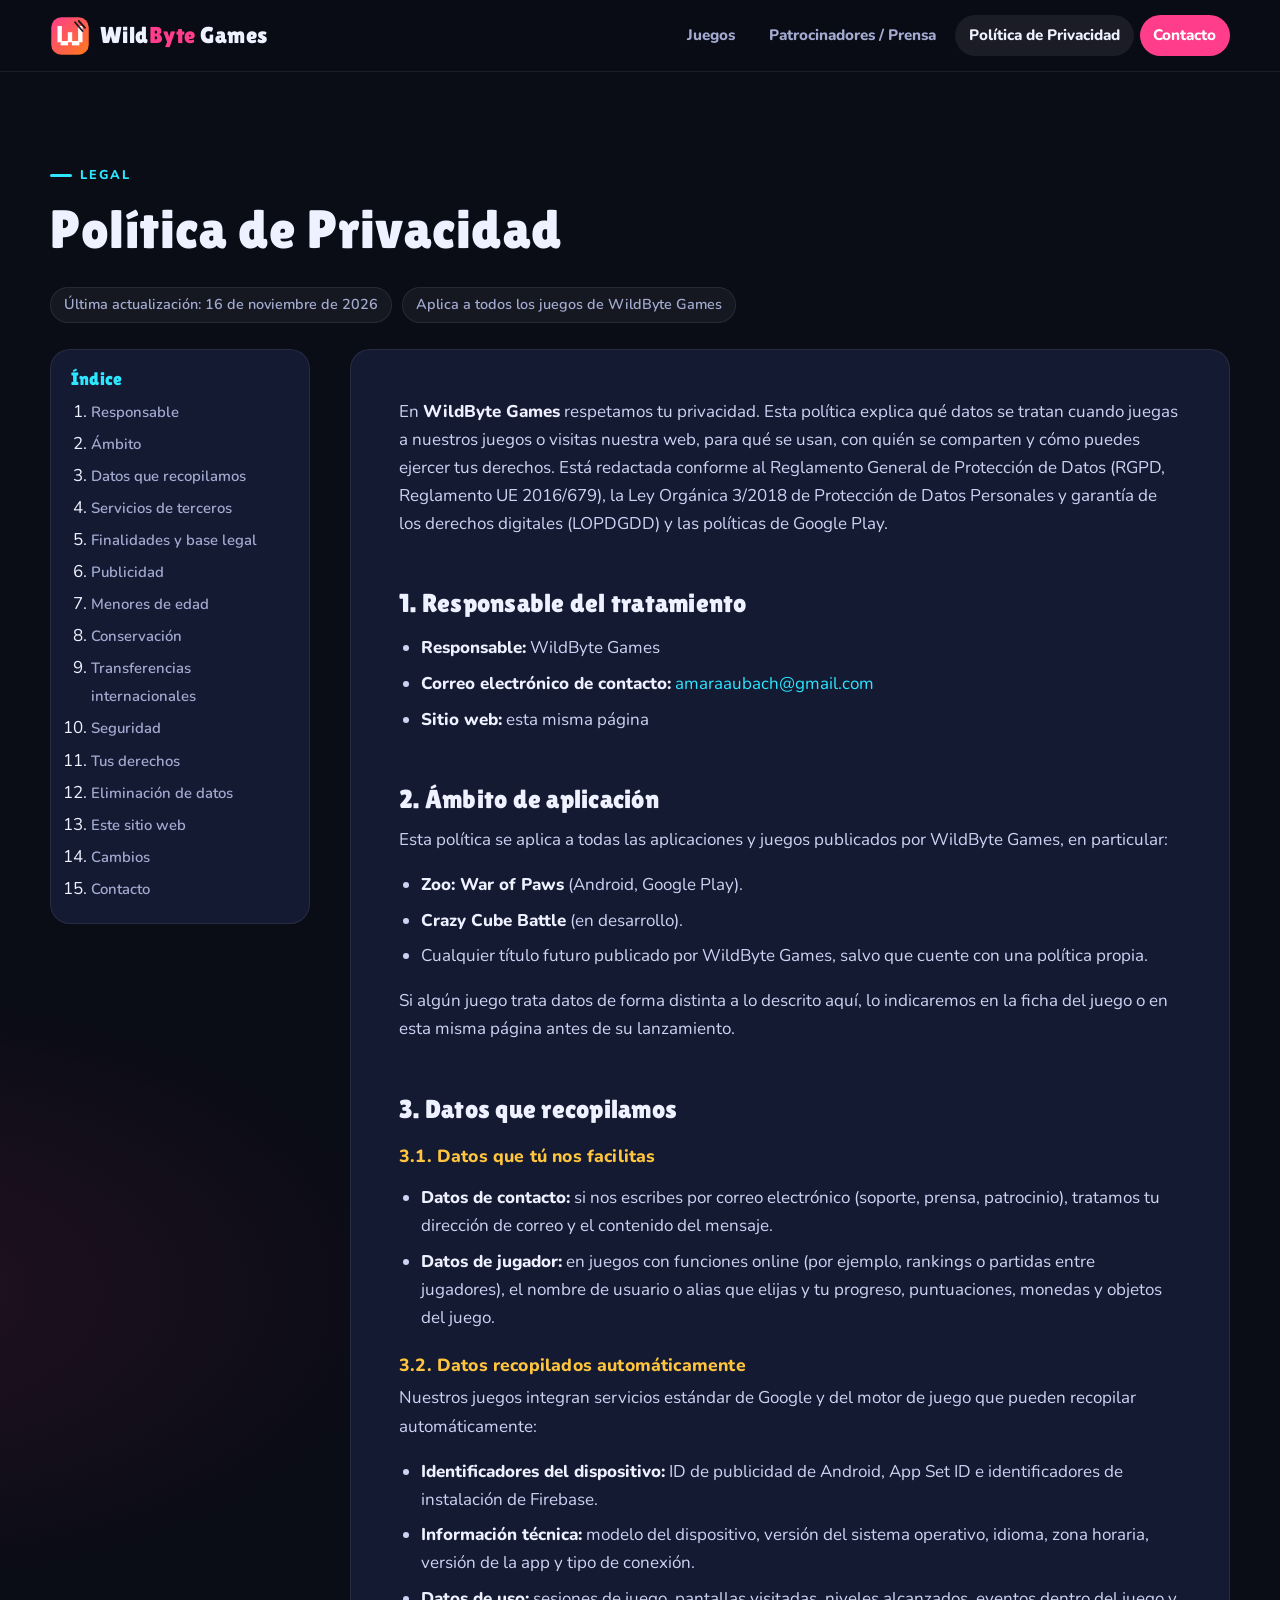
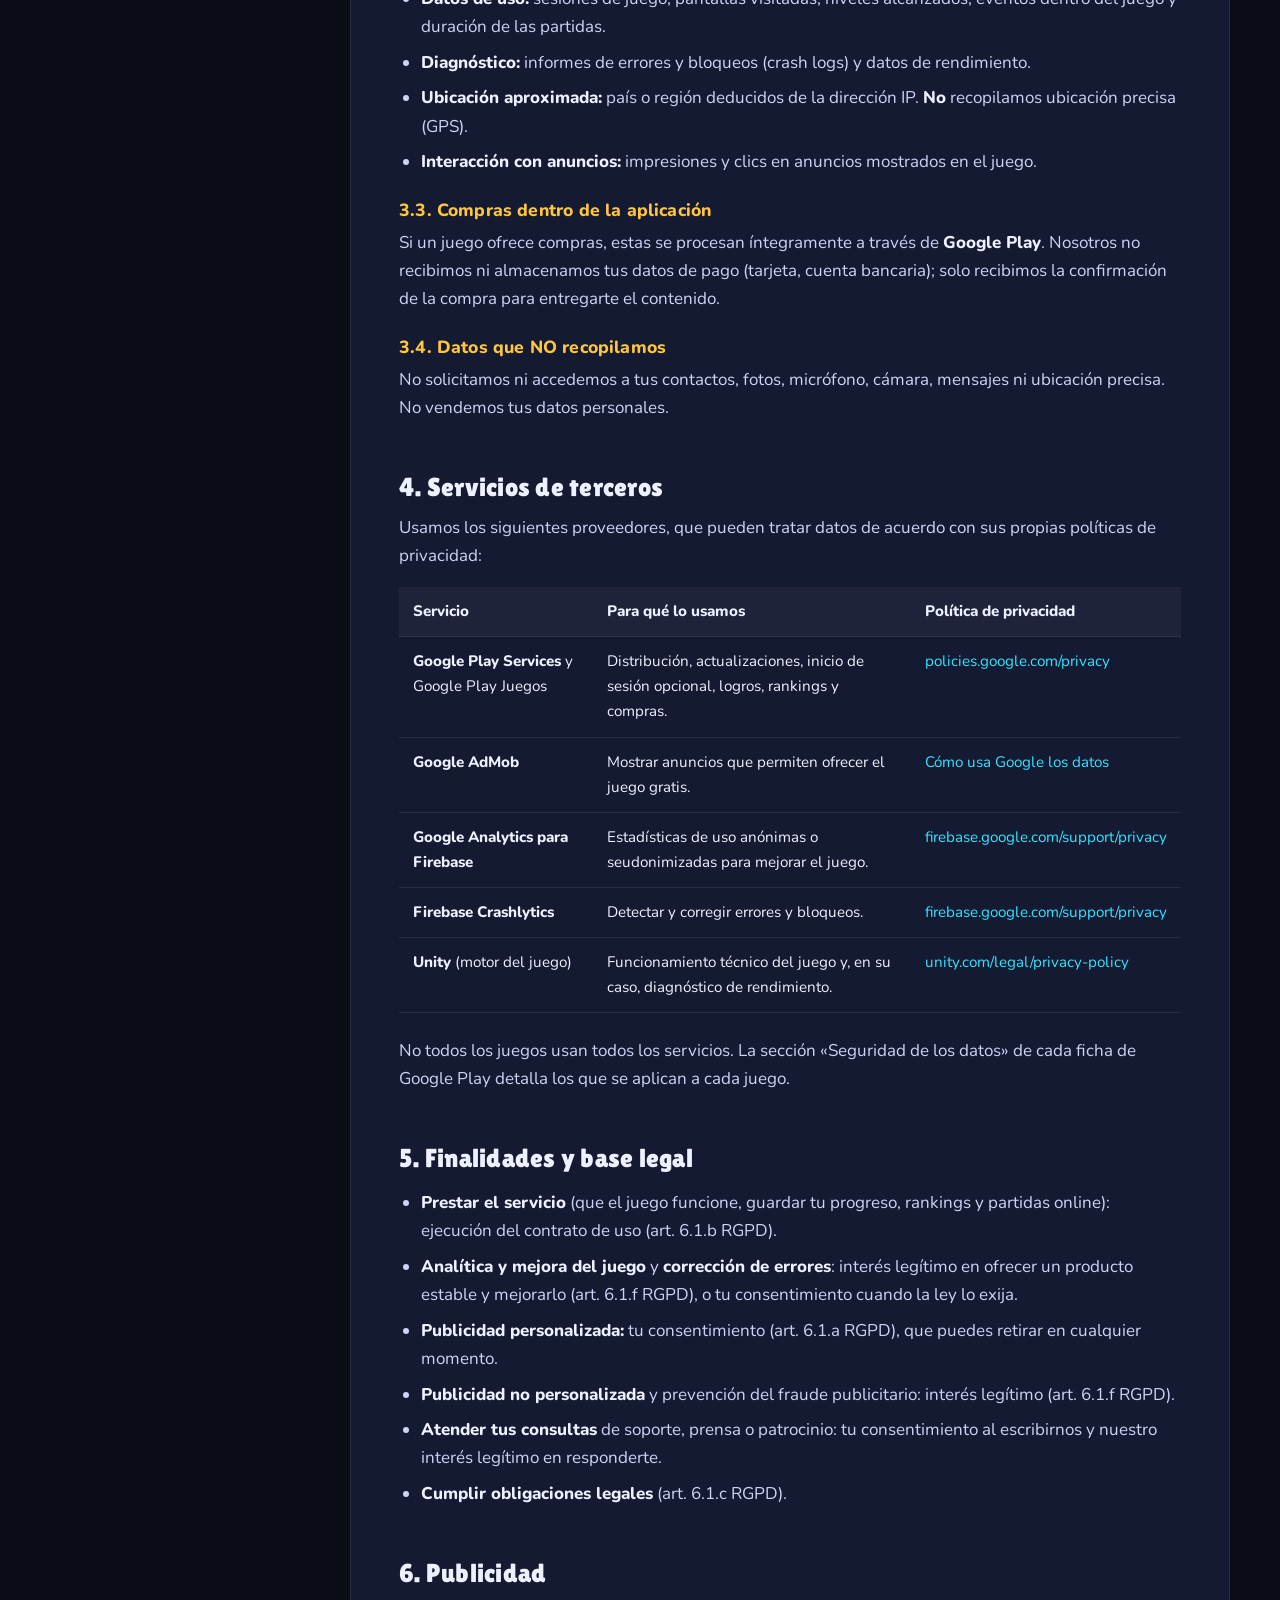
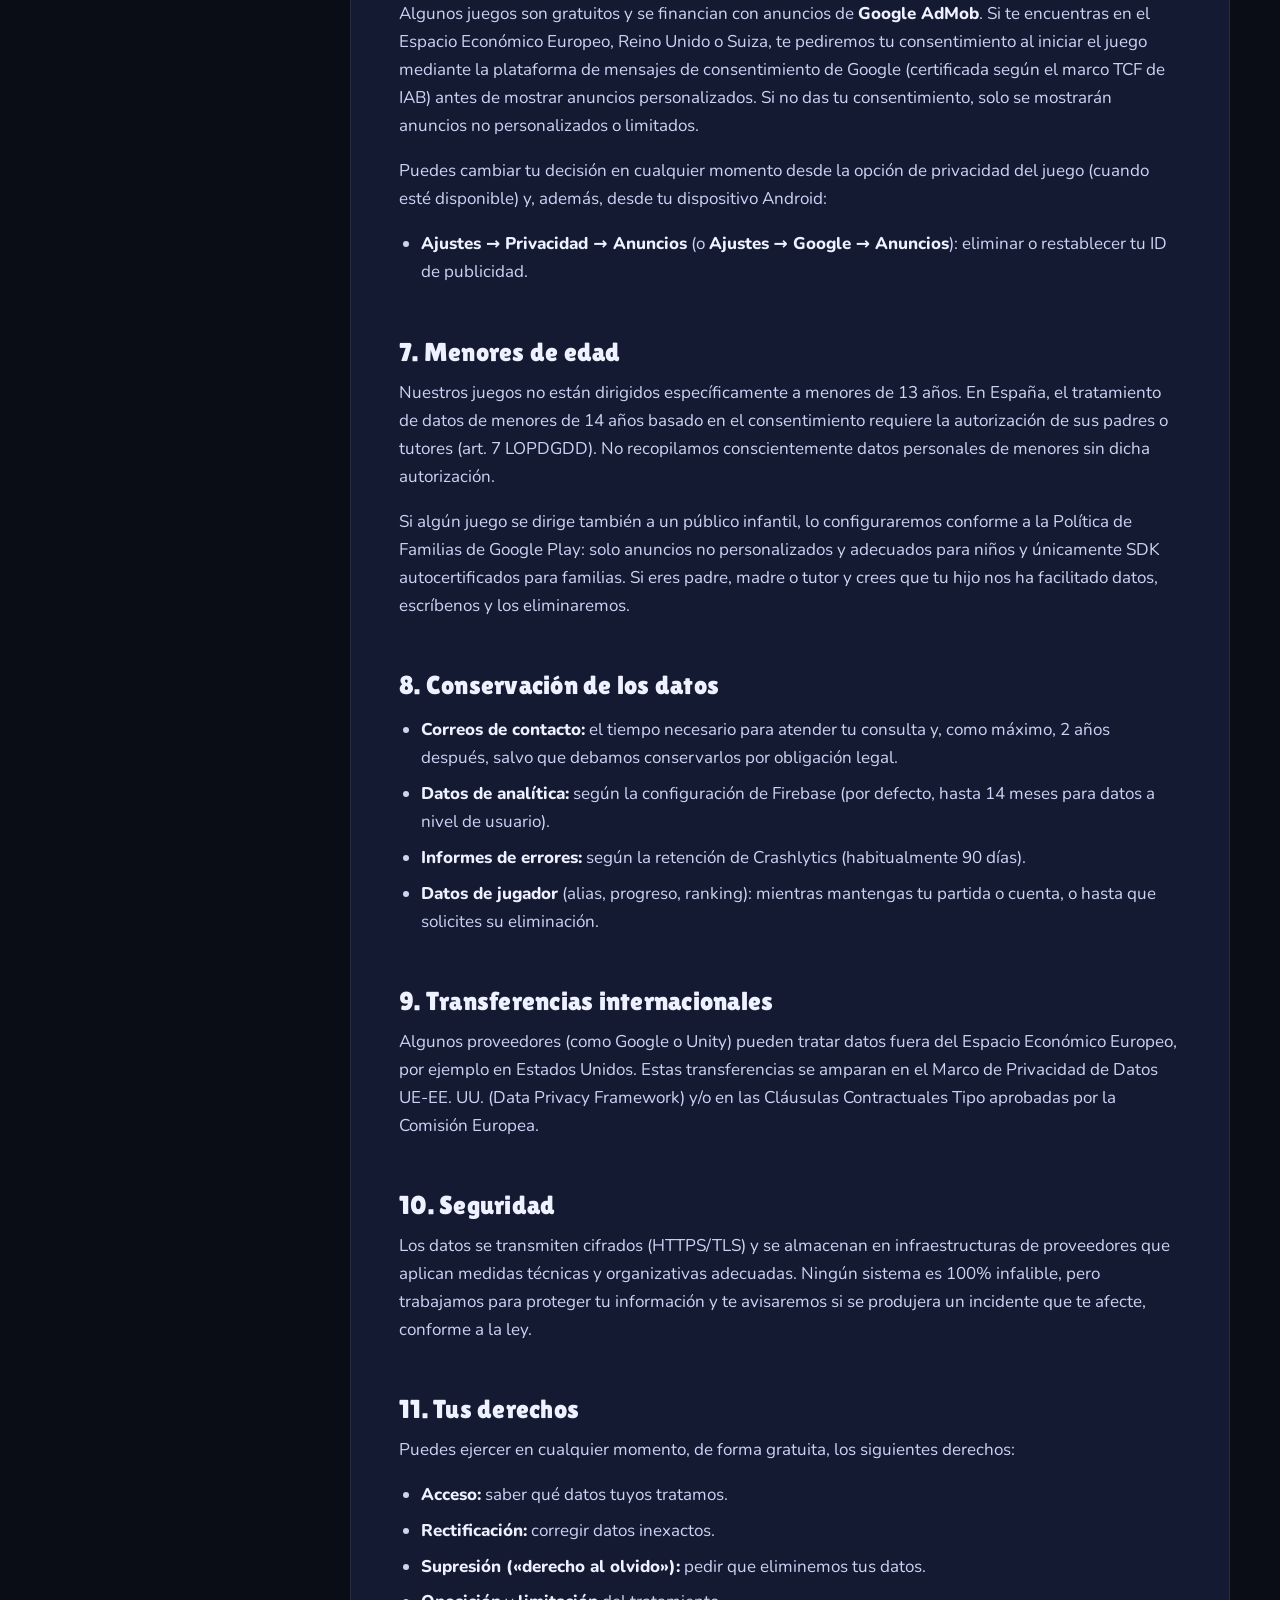
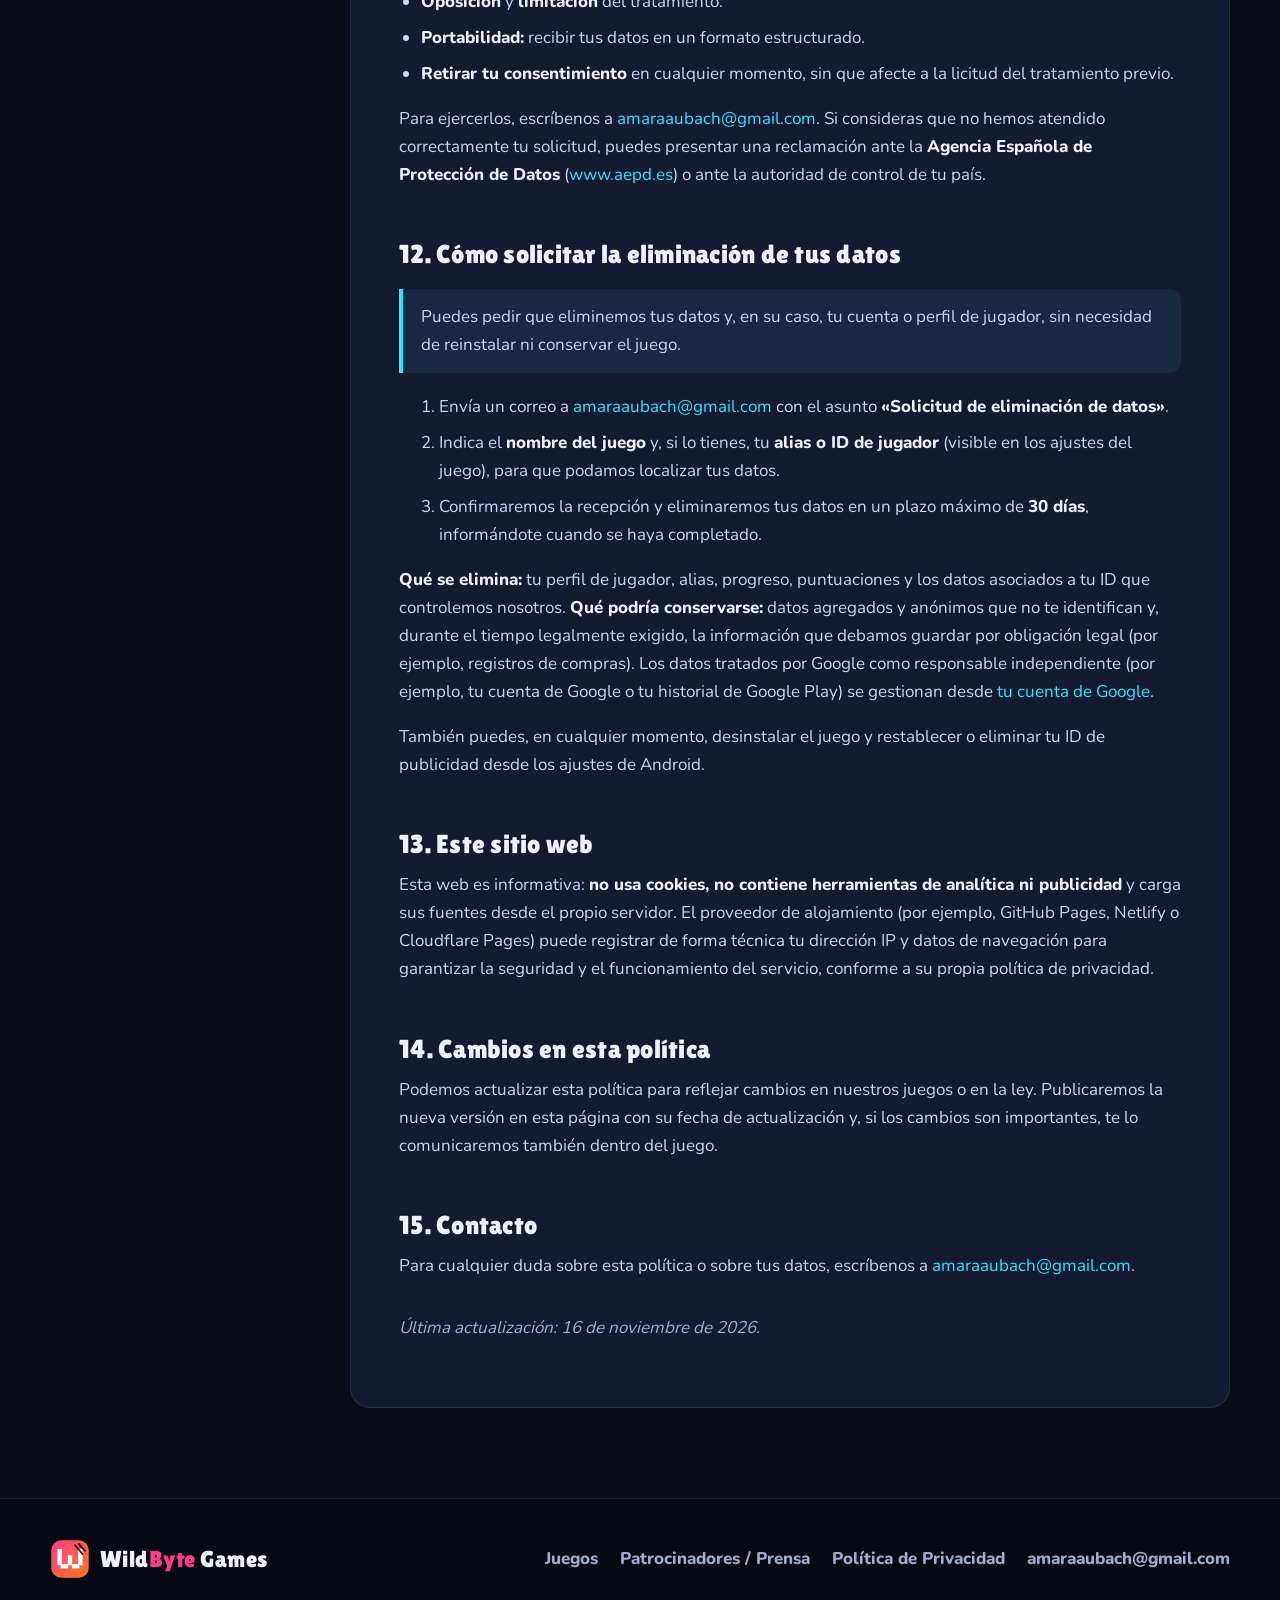
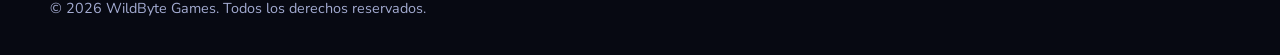
==== privacidad.html @ 9c9ad162 "Add files via upload" ====
<!DOCTYPE html>
<html lang="es">
<head>
  <meta charset="UTF-8">
  <meta name="viewport" content="width=device-width, initial-scale=1">
  <title>Política de Privacidad — WildByte Games</title>
  <meta name="description" content="Política de privacidad de WildByte Games y de sus juegos: Zoo: War of Paws, Crazy Cube Battle y futuros títulos.">
  <meta name="theme-color" content="#0a0c16">
  <link rel="icon" type="image/svg+xml" href="assets/img/wildbyte-logo.svg">
  <link rel="stylesheet" href="css/styles.css">
</head>
<body>
  <a class="skip-link" href="#contenido">Saltar al contenido</a>

  <header class="site-header">
    <nav class="container nav" aria-label="Principal">
      <a class="brand" href="index.html" aria-label="WildByte Games, inicio">
        <img class="brand-logo" src="assets/img/wildbyte-logo.svg" alt="" width="40" height="40">
        <span class="brand-name">Wild<span>Byte</span> Games</span>
      </a>
      <button class="nav-toggle" type="button" aria-expanded="false" aria-controls="nav-links" aria-label="Abrir menú">
        <span class="nav-toggle-bars"></span>
      </button>
      <ul class="nav-links" id="nav-links">
        <li><a href="index.html#juegos">Juegos</a></li>
        <li><a href="index.html#patrocinadores">Patrocinadores / Prensa</a></li>
        <li><a href="privacidad.html" aria-current="page">Política de Privacidad</a></li>
        <li class="nav-cta"><a href="index.html#contacto">Contacto</a></li>
      </ul>
    </nav>
  </header>

  <main id="contenido">
    <section class="legal-hero">
      <div class="container">
        <p class="eyebrow">Legal</p>
        <h1>Política de Privacidad</h1>
        <div class="legal-meta">
          <span>Última actualización: 16 de noviembre de 2026</span>
          <span>Aplica a todos los juegos de WildByte Games</span>
        </div>
      </div>
    </section>

    <div class="container legal-layout">
      <aside class="toc" aria-label="Índice">
        <h2>Índice</h2>
        <ol>
          <li><a href="#responsable">Responsable</a></li>
          <li><a href="#ambito">Ámbito</a></li>
          <li><a href="#datos">Datos que recopilamos</a></li>
          <li><a href="#terceros">Servicios de terceros</a></li>
          <li><a href="#finalidades">Finalidades y base legal</a></li>
          <li><a href="#publicidad">Publicidad</a></li>
          <li><a href="#menores">Menores de edad</a></li>
          <li><a href="#conservacion">Conservación</a></li>
          <li><a href="#transferencias">Transferencias internacionales</a></li>
          <li><a href="#seguridad">Seguridad</a></li>
          <li><a href="#derechos">Tus derechos</a></li>
          <li><a href="#eliminar-datos">Eliminación de datos</a></li>
          <li><a href="#web">Este sitio web</a></li>
          <li><a href="#cambios">Cambios</a></li>
          <li><a href="#contacto-privacidad">Contacto</a></li>
        </ol>
      </aside>

      <article class="legal-content">
        <p>
          En <strong>WildByte Games</strong> respetamos tu privacidad. Esta política explica qué datos se
          tratan cuando juegas a nuestros juegos o visitas nuestra web, para qué se usan, con quién se
          comparten y cómo puedes ejercer tus derechos. Está redactada conforme al Reglamento General de
          Protección de Datos (RGPD, Reglamento UE 2016/679), la Ley Orgánica 3/2018 de Protección de
          Datos Personales y garantía de los derechos digitales (LOPDGDD) y las políticas de Google Play.
        </p>

        <h2 id="responsable">1. Responsable del tratamiento</h2>
        <ul>
          <li><strong>Responsable:</strong> WildByte Games</li>
          <!-- Si WildByte Games no es una empresa registrada, añade aquí el nombre del titular:
          <li><strong>Titular:</strong> [Tu nombre y apellidos]</li> -->
          <li><strong>Correo electrónico de contacto:</strong> <a href="mailto:amaraaubach@gmail.com">amaraaubach@gmail.com</a></li>
          <li><strong>Sitio web:</strong> esta misma página</li>
        </ul>

        <h2 id="ambito">2. Ámbito de aplicación</h2>
        <p>Esta política se aplica a todas las aplicaciones y juegos publicados por WildByte Games, en particular:</p>
        <ul>
          <li><strong>Zoo: War of Paws</strong> (Android, Google Play).</li>
          <li><strong>Crazy Cube Battle</strong> (en desarrollo).</li>
          <li>Cualquier título futuro publicado por WildByte Games, salvo que cuente con una política propia.</li>
        </ul>
        <p>Si algún juego trata datos de forma distinta a lo descrito aquí, lo indicaremos en la ficha del juego o en esta misma página antes de su lanzamiento.</p>

        <h2 id="datos">3. Datos que recopilamos</h2>
        <h3>3.1. Datos que tú nos facilitas</h3>
        <ul>
          <li><strong>Datos de contacto:</strong> si nos escribes por correo electrónico (soporte, prensa, patrocinio), tratamos tu dirección de correo y el contenido del mensaje.</li>
          <li><strong>Datos de jugador:</strong> en juegos con funciones online (por ejemplo, rankings o partidas entre jugadores), el nombre de usuario o alias que elijas y tu progreso, puntuaciones, monedas y objetos del juego.</li>
        </ul>

        <h3>3.2. Datos recopilados automáticamente</h3>
        <p>Nuestros juegos integran servicios estándar de Google y del motor de juego que pueden recopilar automáticamente:</p>
        <ul>
          <li><strong>Identificadores del dispositivo:</strong> ID de publicidad de Android, App Set ID e identificadores de instalación de Firebase.</li>
          <li><strong>Información técnica:</strong> modelo del dispositivo, versión del sistema operativo, idioma, zona horaria, versión de la app y tipo de conexión.</li>
          <li><strong>Datos de uso:</strong> sesiones de juego, pantallas visitadas, niveles alcanzados, eventos dentro del juego y duración de las partidas.</li>
          <li><strong>Diagnóstico:</strong> informes de errores y bloqueos (crash logs) y datos de rendimiento.</li>
          <li><strong>Ubicación aproximada:</strong> país o región deducidos de la dirección IP. <strong>No</strong> recopilamos ubicación precisa (GPS).</li>
          <li><strong>Interacción con anuncios:</strong> impresiones y clics en anuncios mostrados en el juego.</li>
        </ul>

        <h3>3.3. Compras dentro de la aplicación</h3>
        <p>Si un juego ofrece compras, estas se procesan íntegramente a través de <strong>Google Play</strong>. Nosotros no recibimos ni almacenamos tus datos de pago (tarjeta, cuenta bancaria); solo recibimos la confirmación de la compra para entregarte el contenido.</p>

        <h3>3.4. Datos que NO recopilamos</h3>
        <p>No solicitamos ni accedemos a tus contactos, fotos, micrófono, cámara, mensajes ni ubicación precisa. No vendemos tus datos personales.</p>

        <h2 id="terceros">4. Servicios de terceros</h2>
        <p>Usamos los siguientes proveedores, que pueden tratar datos de acuerdo con sus propias políticas de privacidad:</p>
        <div class="legal-table-wrap">
          <table>
            <thead>
              <tr><th>Servicio</th><th>Para qué lo usamos</th><th>Política de privacidad</th></tr>
            </thead>
            <tbody>
              <tr>
                <td><strong>Google Play Services</strong> y Google Play Juegos</td>
                <td>Distribución, actualizaciones, inicio de sesión opcional, logros, rankings y compras.</td>
                <td><a href="https://policies.google.com/privacy" target="_blank" rel="noopener">policies.google.com/privacy</a></td>
              </tr>
              <tr>
                <td><strong>Google AdMob</strong></td>
                <td>Mostrar anuncios que permiten ofrecer el juego gratis.</td>
                <td><a href="https://policies.google.com/technologies/partner-sites" target="_blank" rel="noopener">Cómo usa Google los datos</a></td>
              </tr>
              <tr>
                <td><strong>Google Analytics para Firebase</strong></td>
                <td>Estadísticas de uso anónimas o seudonimizadas para mejorar el juego.</td>
                <td><a href="https://firebase.google.com/support/privacy" target="_blank" rel="noopener">firebase.google.com/support/privacy</a></td>
              </tr>
              <tr>
                <td><strong>Firebase Crashlytics</strong></td>
                <td>Detectar y corregir errores y bloqueos.</td>
                <td><a href="https://firebase.google.com/support/privacy" target="_blank" rel="noopener">firebase.google.com/support/privacy</a></td>
              </tr>
              <tr>
                <td><strong>Unity</strong> (motor del juego)</td>
                <td>Funcionamiento técnico del juego y, en su caso, diagnóstico de rendimiento.</td>
                <td><a href="https://unity.com/legal/privacy-policy" target="_blank" rel="noopener">unity.com/legal/privacy-policy</a></td>
              </tr>
            </tbody>
          </table>
        </div>
        <p>No todos los juegos usan todos los servicios. La sección «Seguridad de los datos» de cada ficha de Google Play detalla los que se aplican a cada juego.</p>

        <h2 id="finalidades">5. Finalidades y base legal</h2>
        <ul>
          <li><strong>Prestar el servicio</strong> (que el juego funcione, guardar tu progreso, rankings y partidas online): ejecución del contrato de uso (art. 6.1.b RGPD).</li>
          <li><strong>Analítica y mejora del juego</strong> y <strong>corrección de errores</strong>: interés legítimo en ofrecer un producto estable y mejorarlo (art. 6.1.f RGPD), o tu consentimiento cuando la ley lo exija.</li>
          <li><strong>Publicidad personalizada:</strong> tu consentimiento (art. 6.1.a RGPD), que puedes retirar en cualquier momento.</li>
          <li><strong>Publicidad no personalizada</strong> y prevención del fraude publicitario: interés legítimo (art. 6.1.f RGPD).</li>
          <li><strong>Atender tus consultas</strong> de soporte, prensa o patrocinio: tu consentimiento al escribirnos y nuestro interés legítimo en responderte.</li>
          <li><strong>Cumplir obligaciones legales</strong> (art. 6.1.c RGPD).</li>
        </ul>

        <h2 id="publicidad">6. Publicidad</h2>
        <p>
          Algunos juegos son gratuitos y se financian con anuncios de <strong>Google AdMob</strong>. Si te encuentras en el
          Espacio Económico Europeo, Reino Unido o Suiza, te pediremos tu consentimiento al iniciar el juego mediante
          la plataforma de mensajes de consentimiento de Google (certificada según el marco TCF de IAB) antes de mostrar
          anuncios personalizados. Si no das tu consentimiento, solo se mostrarán anuncios no personalizados o limitados.
        </p>
        <p>Puedes cambiar tu decisión en cualquier momento desde la opción de privacidad del juego (cuando esté disponible) y, además, desde tu dispositivo Android:</p>
        <ul>
          <li><strong>Ajustes → Privacidad → Anuncios</strong> (o <strong>Ajustes → Google → Anuncios</strong>): eliminar o restablecer tu ID de publicidad.</li>
        </ul>

        <h2 id="menores">7. Menores de edad</h2>
        <p>
          Nuestros juegos no están dirigidos específicamente a menores de 13 años. En España, el tratamiento de datos de
          menores de 14 años basado en el consentimiento requiere la autorización de sus padres o tutores (art. 7 LOPDGDD).
          No recopilamos conscientemente datos personales de menores sin dicha autorización.
        </p>
        <p>
          Si algún juego se dirige también a un público infantil, lo configuraremos conforme a la Política de Familias de
          Google Play: solo anuncios no personalizados y adecuados para niños y únicamente SDK autocertificados para familias.
          Si eres padre, madre o tutor y crees que tu hijo nos ha facilitado datos, escríbenos y los eliminaremos.
        </p>

        <h2 id="conservacion">8. Conservación de los datos</h2>
        <ul>
          <li><strong>Correos de contacto:</strong> el tiempo necesario para atender tu consulta y, como máximo, 2 años después, salvo que debamos conservarlos por obligación legal.</li>
          <li><strong>Datos de analítica:</strong> según la configuración de Firebase (por defecto, hasta 14 meses para datos a nivel de usuario).</li>
          <li><strong>Informes de errores:</strong> según la retención de Crashlytics (habitualmente 90 días).</li>
          <li><strong>Datos de jugador</strong> (alias, progreso, ranking): mientras mantengas tu partida o cuenta, o hasta que solicites su eliminación.</li>
        </ul>

        <h2 id="transferencias">9. Transferencias internacionales</h2>
        <p>
          Algunos proveedores (como Google o Unity) pueden tratar datos fuera del Espacio Económico Europeo, por ejemplo en
          Estados Unidos. Estas transferencias se amparan en el Marco de Privacidad de Datos UE-EE. UU. (Data Privacy
          Framework) y/o en las Cláusulas Contractuales Tipo aprobadas por la Comisión Europea.
        </p>

        <h2 id="seguridad">10. Seguridad</h2>
        <p>
          Los datos se transmiten cifrados (HTTPS/TLS) y se almacenan en infraestructuras de proveedores que aplican medidas
          técnicas y organizativas adecuadas. Ningún sistema es 100% infalible, pero trabajamos para proteger tu información
          y te avisaremos si se produjera un incidente que te afecte, conforme a la ley.
        </p>

        <h2 id="derechos">11. Tus derechos</h2>
        <p>Puedes ejercer en cualquier momento, de forma gratuita, los siguientes derechos:</p>
        <ul>
          <li><strong>Acceso:</strong> saber qué datos tuyos tratamos.</li>
          <li><strong>Rectificación:</strong> corregir datos inexactos.</li>
          <li><strong>Supresión («derecho al olvido»):</strong> pedir que eliminemos tus datos.</li>
          <li><strong>Oposición</strong> y <strong>limitación</strong> del tratamiento.</li>
          <li><strong>Portabilidad:</strong> recibir tus datos en un formato estructurado.</li>
          <li><strong>Retirar tu consentimiento</strong> en cualquier momento, sin que afecte a la licitud del tratamiento previo.</li>
        </ul>
        <p>
          Para ejercerlos, escríbenos a <a href="mailto:amaraaubach@gmail.com">amaraaubach@gmail.com</a>. Si consideras que
          no hemos atendido correctamente tu solicitud, puedes presentar una reclamación ante la
          <strong>Agencia Española de Protección de Datos</strong> (<a href="https://www.aepd.es" target="_blank" rel="noopener">www.aepd.es</a>)
          o ante la autoridad de control de tu país.
        </p>

        <h2 id="eliminar-datos">12. Cómo solicitar la eliminación de tus datos</h2>
        <div class="callout">
          <p style="margin:0">
            Puedes pedir que eliminemos tus datos y, en su caso, tu cuenta o perfil de jugador, sin necesidad de
            reinstalar ni conservar el juego.
          </p>
        </div>
        <ol>
          <li>Envía un correo a <a href="mailto:amaraaubach@gmail.com?subject=Solicitud%20de%20eliminaci%C3%B3n%20de%20datos">amaraaubach@gmail.com</a> con el asunto <strong>«Solicitud de eliminación de datos»</strong>.</li>
          <li>Indica el <strong>nombre del juego</strong> y, si lo tienes, tu <strong>alias o ID de jugador</strong> (visible en los ajustes del juego), para que podamos localizar tus datos.</li>
          <li>Confirmaremos la recepción y eliminaremos tus datos en un plazo máximo de <strong>30 días</strong>, informándote cuando se haya completado.</li>
        </ol>
        <p>
          <strong>Qué se elimina:</strong> tu perfil de jugador, alias, progreso, puntuaciones y los datos asociados a tu ID
          que controlemos nosotros. <strong>Qué podría conservarse:</strong> datos agregados y anónimos que no te identifican y,
          durante el tiempo legalmente exigido, la información que debamos guardar por obligación legal (por ejemplo, registros
          de compras). Los datos tratados por Google como responsable independiente (por ejemplo, tu cuenta de Google o tu
          historial de Google Play) se gestionan desde <a href="https://myaccount.google.com" target="_blank" rel="noopener">tu cuenta de Google</a>.
        </p>
        <p>También puedes, en cualquier momento, desinstalar el juego y restablecer o eliminar tu ID de publicidad desde los ajustes de Android.</p>

        <h2 id="web">13. Este sitio web</h2>
        <p>
          Esta web es informativa: <strong>no usa cookies, no contiene herramientas de analítica ni publicidad</strong> y carga
          sus fuentes desde el propio servidor. El proveedor de alojamiento (por ejemplo, GitHub Pages, Netlify o Cloudflare
          Pages) puede registrar de forma técnica tu dirección IP y datos de navegación para garantizar la seguridad y el
          funcionamiento del servicio, conforme a su propia política de privacidad.
        </p>

        <h2 id="cambios">14. Cambios en esta política</h2>
        <p>
          Podemos actualizar esta política para reflejar cambios en nuestros juegos o en la ley. Publicaremos la nueva versión
          en esta página con su fecha de actualización y, si los cambios son importantes, te lo comunicaremos también dentro
          del juego.
        </p>

        <h2 id="contacto-privacidad">15. Contacto</h2>
        <p>
          Para cualquier duda sobre esta política o sobre tus datos, escríbenos a
          <a href="mailto:amaraaubach@gmail.com">amaraaubach@gmail.com</a>.
        </p>
        <p style="color:var(--muted);margin-top:2em"><em>Última actualización: 16 de noviembre de 2026.</em></p>
      </article>
    </div>
  </main>

  <footer class="site-footer">
    <div class="container">
      <div class="footer-grid">
        <a class="brand" href="index.html">
          <img class="brand-logo" src="assets/img/wildbyte-logo.svg" alt="" width="40" height="40">
          <span class="brand-name">Wild<span>Byte</span> Games</span>
        </a>
        <ul class="footer-links">
          <li><a href="index.html#juegos">Juegos</a></li>
          <li><a href="index.html#patrocinadores">Patrocinadores / Prensa</a></li>
          <li><a href="privacidad.html">Política de Privacidad</a></li>
          <li><a class="footer-mail" href="mailto:amaraaubach@gmail.com">amaraaubach@gmail.com</a></li>
        </ul>
      </div>
      <p class="copyright">© <span id="year">2026</span> WildByte Games. Todos los derechos reservados.</p>
    </div>
  </footer>

  <script src="js/main.js" defer></script>
</body>
</html>
---- css/styles.css ----
/* =========================================================
   WildByte Games — Hoja de estilos compartida
   Usada por index.html y privacidad.html
   ========================================================= */

/* ---------- Fuentes autoalojadas (sin peticiones a Google: mejor para el RGPD) ---------- */
@font-face {
  font-family: "Lilita One";
  src: url("../assets/fonts/lilita-one-latin-400-normal.woff2") format("woff2");
  font-weight: 400; font-style: normal; font-display: swap;
}
@font-face {
  font-family: "Nunito";
  src: url("../assets/fonts/nunito-latin-400-normal.woff2") format("woff2");
  font-weight: 400; font-style: normal; font-display: swap;
}
@font-face {
  font-family: "Nunito";
  src: url("../assets/fonts/nunito-latin-600-normal.woff2") format("woff2");
  font-weight: 600; font-style: normal; font-display: swap;
}
@font-face {
  font-family: "Nunito";
  src: url("../assets/fonts/nunito-latin-800-normal.woff2") format("woff2");
  font-weight: 800; font-style: normal; font-display: swap;
}

/* ---------- Variables de diseño ---------- */
:root {
  --bg: #0a0c16;
  --bg-2: #10142a;
  --panel: #151a33;
  --panel-2: #1b2142;
  --line: rgba(255, 255, 255, 0.08);
  --text: #eef1ff;
  --muted: #a3abd1;
  --cyan: #2ee6ff;
  --pink: #ff3d8b;
  --lime: #b6f23a;
  --gold: #ffc53d;
  --orange: #ff7a1a;
  --radius: 20px;
  --radius-sm: 12px;
  --shadow: 0 20px 50px -20px rgba(0, 0, 0, 0.7);
  --font-display: "Lilita One", "Arial Rounded MT Bold", system-ui, sans-serif;
  --font-body: "Nunito", system-ui, -apple-system, "Segoe UI", Roboto, sans-serif;
  --maxw: 1180px;
  --header-h: 72px;
}

/* ---------- Reset básico ---------- */
*, *::before, *::after { box-sizing: border-box; }
html { scroll-behavior: smooth; scroll-padding-top: calc(var(--header-h) + 12px); }
body {
  margin: 0;
  font-family: var(--font-body);
  font-size: 1.0625rem;
  line-height: 1.65;
  color: var(--text);
  background:
    radial-gradient(1200px 600px at 85% -10%, rgba(46, 230, 255, 0.10), transparent 60%),
    radial-gradient(900px 500px at -10% 20%, rgba(255, 61, 139, 0.10), transparent 60%),
    var(--bg);
  -webkit-font-smoothing: antialiased;
  overflow-x: hidden;
}
img { max-width: 100%; height: auto; display: block; }
a { color: var(--cyan); text-decoration: none; }
a:hover { text-decoration: underline; }
h1, h2, h3, h4 { font-family: var(--font-display); font-weight: 400; line-height: 1.1; margin: 0 0 .5em; letter-spacing: .01em; }
p { margin: 0 0 1em; }
:focus-visible { outline: 3px solid var(--cyan); outline-offset: 3px; border-radius: 6px; }

.container { width: min(100% - 40px, var(--maxw)); margin-inline: auto; }
.visually-hidden {
  position: absolute !important; width: 1px; height: 1px; overflow: hidden;
  clip: rect(0 0 0 0); white-space: nowrap;
}
.skip-link {
  position: absolute; left: 12px; top: -60px; z-index: 200;
  background: var(--cyan); color: #04111a; padding: 10px 16px; border-radius: 10px; font-weight: 800;
}
.skip-link:focus { top: 12px; }

/* ---------- Botones ---------- */
.btn {
  display: inline-flex; align-items: center; justify-content: center; gap: .55em;
  font-family: var(--font-body); font-weight: 800; font-size: 1rem;
  padding: .85em 1.4em; border-radius: 999px; border: 2px solid transparent;
  cursor: pointer; text-decoration: none !important; line-height: 1.1;
  transition: transform .15s ease, box-shadow .2s ease, background .2s ease, border-color .2s ease;
}
.btn:hover { transform: translateY(-2px); }
.btn:active { transform: translateY(0); }
.btn-primary {
  background: linear-gradient(135deg, var(--pink), var(--orange));
  color: #fff; box-shadow: 0 10px 30px -10px rgba(255, 61, 139, .8);
}
.btn-secondary {
  background: linear-gradient(135deg, var(--cyan), #6c7bff);
  color: #061021; box-shadow: 0 10px 30px -10px rgba(46, 230, 255, .7);
}
.btn-ghost { background: transparent; color: var(--text); border-color: rgba(255, 255, 255, .22); }
.btn-ghost:hover { border-color: var(--cyan); color: var(--cyan); }
.btn-disabled, .btn[aria-disabled="true"] {
  background: rgba(255, 255, 255, .06); color: var(--muted); border-color: var(--line);
  cursor: not-allowed; box-shadow: none;
}
.btn-disabled:hover, .btn[aria-disabled="true"]:hover { transform: none; }
.btn-sm { font-size: .875rem; padding: .6em 1em; }
.btn svg { width: 1.15em; height: 1.15em; flex: none; }

/* ---------- Cabecera / navegación ---------- */
.site-header {
  position: sticky; top: 0; z-index: 100;
  height: var(--header-h);
  background: rgba(10, 12, 22, .78);
  backdrop-filter: blur(14px); -webkit-backdrop-filter: blur(14px);
  border-bottom: 1px solid var(--line);
}
.nav { height: 100%; display: flex; align-items: center; justify-content: space-between; gap: 20px; }
.brand { display: flex; align-items: center; gap: 10px; color: var(--text); text-decoration: none !important; }
.brand-logo { width: 40px; height: 40px; flex: none; }
.brand-name { font-family: var(--font-display); font-size: 1.45rem; letter-spacing: .02em; }
.brand-name span { color: var(--pink); }

.nav-links { display: flex; align-items: center; gap: 6px; list-style: none; margin: 0; padding: 0; }
.nav-links a {
  display: block; color: var(--muted); font-weight: 800; font-size: .95rem;
  padding: .55em .9em; border-radius: 999px; text-decoration: none;
  transition: color .2s, background .2s;
}
.nav-links a:hover, .nav-links a[aria-current="page"] { color: var(--text); background: rgba(255, 255, 255, .07); }
.nav-links .nav-cta a { background: var(--pink); color: #fff; }
.nav-links .nav-cta a:hover { background: #ff5a9f; }

.nav-toggle {
  display: none; width: 46px; height: 46px; border-radius: 12px;
  border: 1px solid var(--line); background: rgba(255, 255, 255, .05);
  color: var(--text); cursor: pointer; align-items: center; justify-content: center;
}
.nav-toggle-bars, .nav-toggle-bars::before, .nav-toggle-bars::after {
  content: ""; display: block; width: 22px; height: 2.5px; background: currentColor; border-radius: 2px;
  transition: transform .25s ease, opacity .2s ease; position: relative;
}
.nav-toggle-bars::before { position: absolute; top: -7px; }
.nav-toggle-bars::after { position: absolute; top: 7px; }
.nav-toggle[aria-expanded="true"] .nav-toggle-bars { background: transparent; }
.nav-toggle[aria-expanded="true"] .nav-toggle-bars::before { transform: translateY(7px) rotate(45deg); }
.nav-toggle[aria-expanded="true"] .nav-toggle-bars::after { transform: translateY(-7px) rotate(-45deg); }

@media (max-width: 860px) {
  .nav-toggle { display: inline-flex; }
  .nav-links {
    position: fixed; inset: var(--header-h) 0 auto 0;
    flex-direction: column; align-items: stretch; gap: 4px;
    padding: 14px 20px 22px; background: rgba(10, 12, 22, .97);
    border-bottom: 1px solid var(--line);
    transform: translateY(-110%); opacity: 0; visibility: hidden;
    transition: transform .3s ease, opacity .25s ease, visibility .3s;
  }
  .nav-links.is-open { transform: translateY(0); opacity: 1; visibility: visible; }
  .nav-links a { font-size: 1.1rem; padding: .85em 1em; }
}

/* ---------- Secciones genéricas ---------- */
section { position: relative; }
.section { padding: clamp(64px, 9vw, 120px) 0; }
.section-head { max-width: 720px; margin-bottom: 44px; }
.eyebrow {
  display: inline-flex; align-items: center; gap: 8px;
  font-weight: 800; font-size: .8rem; letter-spacing: .14em; text-transform: uppercase;
  color: var(--cyan); margin-bottom: 14px;
}
.eyebrow::before { content: ""; width: 22px; height: 3px; border-radius: 3px; background: currentColor; }
.section-title { font-size: clamp(2rem, 4.5vw, 3.1rem); }
.section-lead { color: var(--muted); font-size: 1.12rem; }

/* ---------- Hero ---------- */
.hero { padding: clamp(40px, 6vw, 80px) 0 clamp(40px, 6vw, 70px); overflow: hidden; }
.hero-grid { display: grid; grid-template-columns: 1.05fr 1fr; gap: clamp(24px, 4vw, 60px); align-items: center; }
.hero-title { font-size: clamp(2.6rem, 6.4vw, 4.8rem); margin-bottom: .35em; }
.hero-title .grad {
  background: linear-gradient(90deg, var(--lime), var(--cyan) 45%, var(--pink));
  -webkit-background-clip: text; background-clip: text; color: transparent;
}
.hero-text { color: var(--muted); font-size: 1.2rem; max-width: 34ch; }
.hero-actions { display: flex; flex-wrap: wrap; gap: 12px; margin-top: 28px; }
.hero-stats { display: flex; flex-wrap: wrap; gap: 28px; margin-top: 36px; }
.hero-stat strong { display: block; font-family: var(--font-display); font-size: 1.9rem; color: var(--gold); line-height: 1; }
.hero-stat span { color: var(--muted); font-size: .9rem; font-weight: 600; }

@media (max-width: 900px) {
  .hero-grid { grid-template-columns: 1fr; }
  .hero-text { max-width: none; }
}

/* ---------- Zonas de arrastre (drag & drop) ---------- */
.drag-zone {
  position: relative;
  border-radius: var(--radius);
  touch-action: pan-y;          /* el fondo de la zona deja hacer scroll vertical */
  user-select: none; -webkit-user-select: none;
}
.drag-item {
  position: absolute;
  left: var(--x, 0%); top: var(--y, 0%); width: var(--w, 30%);
  touch-action: none;           /* imprescindible: el dedo arrastra la imagen, no la página */
  cursor: grab;
  will-change: transform;
  user-select: none; -webkit-user-select: none; -webkit-touch-callout: none;
  -webkit-tap-highlight-color: transparent;
  z-index: 2;
  transition: filter .2s ease;
}
.drag-item img {
  width: 100%; height: auto; pointer-events: none;
  -webkit-user-drag: none; user-select: none;
  filter: drop-shadow(0 14px 18px rgba(0, 0, 0, .45));
  transition: transform .25s ease, filter .25s ease;
}
.drag-item:hover img { transform: scale(1.04); }
.drag-item.is-dragging { cursor: grabbing; z-index: 50; }
.drag-item.is-dragging img {
  transform: scale(1.1);
  filter: drop-shadow(0 26px 26px rgba(0, 0, 0, .55)) drop-shadow(0 0 18px rgba(46, 230, 255, .45));
}
.drag-item.is-returning { transition: transform .45s cubic-bezier(.2, 1.4, .4, 1); }
.drag-item:focus-visible { outline: 3px dashed var(--cyan); outline-offset: 6px; }
/* Personajes capturados en Unity: un pelín más de luz */
.drag-item.is-character img { filter: brightness(1.25) saturate(1.15) drop-shadow(0 12px 14px rgba(0, 0, 0, .5)); }
.drag-item.is-character.is-dragging img { filter: brightness(1.3) saturate(1.2) drop-shadow(0 22px 22px rgba(0, 0, 0, .55)) drop-shadow(0 0 16px rgba(182, 242, 58, .5)); }

/* Animación de "flotar" (se aplica al envoltorio interior para no chocar con el transform del arrastre) */
.float { animation: float 5s ease-in-out infinite; }
.float.d1 { animation-delay: -1.2s; } .float.d2 { animation-delay: -2.4s; } .float.d3 { animation-delay: -3.6s; }
.is-dragging .float { animation-play-state: paused; }
@keyframes float { 0%, 100% { translate: 0 0; } 50% { translate: 0 -10px; } }

.drag-hint {
  position: absolute; z-index: 60; left: 50%; bottom: 14px; translate: -50% 0;
  display: inline-flex; align-items: center; gap: 8px; white-space: nowrap;
  font-size: .82rem; font-weight: 800; color: var(--text);
  background: rgba(10, 12, 22, .75); border: 1px solid var(--line);
  padding: 7px 14px; border-radius: 999px; pointer-events: none;
  backdrop-filter: blur(6px); -webkit-backdrop-filter: blur(6px);
  transition: opacity .4s ease;
}
.drag-zone.was-touched .drag-hint { opacity: 0; }
.drag-reset {
  position: absolute; z-index: 60; top: 12px; right: 12px;
  font: 800 .78rem/1 var(--font-body); color: var(--text);
  background: rgba(10, 12, 22, .7); border: 1px solid var(--line);
  padding: 8px 12px; border-radius: 999px; cursor: pointer;
  opacity: 0; pointer-events: none; transition: opacity .25s ease;
}
.drag-zone.was-touched .drag-reset { opacity: 1; pointer-events: auto; }
.drag-reset:hover { border-color: var(--cyan); color: var(--cyan); }

/* Escenario del hero */
.hero-stage {
  aspect-ratio: 1 / 0.92;
  background:
    radial-gradient(closest-side, rgba(255, 197, 61, .22), transparent 75%) 50% 55% / 80% 80% no-repeat,
    linear-gradient(160deg, rgba(46, 230, 255, .08), rgba(255, 61, 139, .08));
  border: 1px solid var(--line);
  overflow: hidden;
}
.hero-stage::before { /* rejilla tipo vóxel */
  content: ""; position: absolute; inset: 0; border-radius: inherit; pointer-events: none;
  background-image:
    linear-gradient(rgba(255, 255, 255, .045) 1px, transparent 1px),
    linear-gradient(90deg, rgba(255, 255, 255, .045) 1px, transparent 1px);
  background-size: 34px 34px;
  mask-image: radial-gradient(closest-side, #000 40%, transparent);
  -webkit-mask-image: radial-gradient(closest-side, #000 40%, transparent);
}

/* ---------- Tarjetas de juegos ---------- */
.games-grid { display: grid; grid-template-columns: repeat(2, 1fr); gap: 28px; }
@media (max-width: 900px) { .games-grid { grid-template-columns: 1fr; } }

.game-card {
  display: flex; flex-direction: column;
  background: linear-gradient(180deg, var(--panel-2), var(--panel));
  border: 1px solid var(--line); border-radius: var(--radius);
  overflow: hidden; box-shadow: var(--shadow);
  transition: border-color .25s ease, transform .25s ease;
}
.game-card:hover { border-color: rgba(46, 230, 255, .35); }
.game-media {
  aspect-ratio: 16 / 10; overflow: hidden;
  border-radius: 0; background: #0d1124;
}
.game-media-bg { position: absolute; inset: 0; width: 100%; height: 100%; object-fit: cover; pointer-events: none; }
.game-media-bg.dim { filter: brightness(.62) saturate(1.1); }
.game-media::after {
  content: ""; position: absolute; inset: auto 0 0 0; height: 40%; pointer-events: none; z-index: 1;
  background: linear-gradient(transparent, rgba(16, 20, 42, .85));
}

/* Hueco preparado para imágenes que aún no existen */
.placeholder {
  position: absolute; inset: 14px; border-radius: 14px; pointer-events: none;
  border: 2px dashed rgba(255, 255, 255, .22);
  display: grid; place-content: center; text-align: center; gap: 6px; padding: 16px;
  color: var(--muted); font-size: .9rem; font-weight: 600;
  background: repeating-linear-gradient(45deg, rgba(255, 255, 255, .02) 0 12px, transparent 12px 24px);
}
.placeholder strong { color: var(--text); font-family: var(--font-display); font-weight: 400; font-size: 1.3rem; }
.placeholder code { font-size: .8rem; color: var(--lime); background: rgba(0, 0, 0, .35); padding: 2px 8px; border-radius: 6px; }

.game-body { padding: 24px 26px 28px; display: flex; flex-direction: column; flex: 1; }
.game-top { display: flex; align-items: center; gap: 14px; margin-bottom: 14px; }
.game-icon {
  width: 60px; height: 60px; border-radius: 16px; flex: none; object-fit: contain;
  background: rgba(255, 255, 255, .06); border: 1px solid var(--line); padding: 4px;
}
.game-title { font-size: 1.7rem; margin: 0; }
.badges { display: flex; flex-wrap: wrap; gap: 8px; margin-bottom: 14px; }
.badge {
  display: inline-flex; align-items: center; gap: 6px;
  font-size: .75rem; font-weight: 800; letter-spacing: .06em; text-transform: uppercase;
  padding: 5px 11px; border-radius: 999px; border: 1px solid currentColor;
}
.badge::before { content: ""; width: 7px; height: 7px; border-radius: 50%; background: currentColor; }
.badge-testing { color: var(--lime); background: rgba(182, 242, 58, .08); }
.badge-dev { color: var(--gold); background: rgba(255, 197, 61, .08); }
.badge-dev::before { animation: pulse 1.6s ease-in-out infinite; }
.badge-tag { color: var(--muted); border-color: var(--line); background: rgba(255, 255, 255, .03); }
.badge-tag::before { display: none; }
@keyframes pulse { 50% { opacity: .25; } }

.game-desc { color: var(--muted); }
.features { list-style: none; padding: 0; margin: 0 0 22px; display: grid; gap: 8px; }
.features li { display: flex; gap: 10px; align-items: flex-start; font-weight: 600; font-size: .98rem; }
.features li::before {
  content: ""; flex: none; width: 10px; height: 10px; margin-top: .55em; border-radius: 2px;
  background: var(--cyan); transform: rotate(45deg);
}
.game-actions { margin-top: auto; display: flex; flex-wrap: wrap; gap: 10px; }

/* ---------- Escaparate / galería de Crazy Cube Battle ---------- */
.showcase {
  display: grid; grid-template-columns: 1.4fr 1fr; gap: 24px; margin-top: 56px;
}
@media (max-width: 900px) { .showcase { grid-template-columns: 1fr; } }
.showcase-stage {
  aspect-ratio: 16 / 10; overflow: hidden; border: 1px solid var(--line); box-shadow: var(--shadow);
}
.showcase-side { display: grid; gap: 24px; align-content: start; }
.shot {
  margin: 0; border-radius: var(--radius); overflow: hidden; border: 1px solid var(--line);
  background: var(--panel); box-shadow: var(--shadow);
}
.shot img { width: 100%; aspect-ratio: 16 / 9; object-fit: cover; transition: transform .5s ease; }
.shot:hover img { transform: scale(1.04); }
.shot figcaption { padding: 12px 16px; color: var(--muted); font-weight: 600; font-size: .9rem; }
.showcase-title { font-size: 1.6rem; margin: 0 0 .3em; }

/* ---------- Patrocinadores ---------- */
.sponsors {
  background:
    radial-gradient(800px 400px at 100% 0%, rgba(255, 197, 61, .10), transparent 60%),
    linear-gradient(180deg, var(--bg-2), var(--bg));
  border-top: 1px solid var(--line); border-bottom: 1px solid var(--line);
}
.sponsor-grid { display: grid; grid-template-columns: repeat(4, 1fr); gap: 18px; }
@media (max-width: 1000px) { .sponsor-grid { grid-template-columns: repeat(2, 1fr); } }
@media (max-width: 560px) { .sponsor-grid { grid-template-columns: 1fr; } }
.sponsor-card {
  background: var(--panel); border: 1px solid var(--line); border-radius: var(--radius);
  padding: 24px; transition: transform .2s ease, border-color .2s ease;
}
.sponsor-card:hover { transform: translateY(-4px); border-color: rgba(255, 197, 61, .4); }
.sponsor-icon {
  width: 50px; height: 50px; border-radius: 14px; display: grid; place-items: center; margin-bottom: 14px;
  background: rgba(255, 197, 61, .12); color: var(--gold);
}
.sponsor-icon svg { width: 26px; height: 26px; }
.sponsor-card h3 { font-size: 1.25rem; margin-bottom: .4em; }
.sponsor-card p { color: var(--muted); font-size: .97rem; margin: 0; }

.press-box {
  margin-top: 36px; display: grid; grid-template-columns: 1.2fr 1fr; gap: 28px; align-items: center;
  background: linear-gradient(135deg, rgba(46, 230, 255, .10), rgba(255, 61, 139, .10));
  border: 1px solid var(--line); border-radius: var(--radius); padding: clamp(24px, 4vw, 40px);
}
@media (max-width: 900px) { .press-box { grid-template-columns: 1fr; } }
.press-box h3 { font-size: 1.8rem; }
.press-box p { color: var(--muted); }
.press-links { display: grid; gap: 10px; }
.press-link {
  display: flex; align-items: center; justify-content: space-between; gap: 12px;
  padding: 14px 18px; border-radius: var(--radius-sm);
  background: rgba(10, 12, 22, .55); border: 1px solid var(--line);
  color: var(--text); font-weight: 800; text-decoration: none !important;
  transition: border-color .2s, transform .2s;
}
.press-link:hover { border-color: var(--cyan); transform: translateX(4px); }
.press-link small { color: var(--muted); font-weight: 600; }
.press-link svg { width: 20px; height: 20px; color: var(--cyan); flex: none; }

/* ---------- Contacto ---------- */
.contact-card {
  display: grid; grid-template-columns: 1fr auto; gap: 24px; align-items: center;
  background: var(--panel); border: 1px solid var(--line); border-radius: var(--radius);
  padding: clamp(26px, 4vw, 44px); box-shadow: var(--shadow);
}
@media (max-width: 760px) { .contact-card { grid-template-columns: 1fr; } }
.contact-email {
  font-family: var(--font-display); font-size: clamp(1.3rem, 3.4vw, 2rem);
  color: var(--text); word-break: break-all;
}
.contact-email:hover { color: var(--cyan); text-decoration: none; }
.contact-actions { display: flex; flex-wrap: wrap; gap: 10px; }

/* ---------- Pie de página ---------- */
.site-footer { border-top: 1px solid var(--line); padding: 40px 0 34px; background: #070912; }
.footer-grid { display: flex; flex-wrap: wrap; justify-content: space-between; gap: 24px; align-items: center; }
.footer-links { display: flex; flex-wrap: wrap; gap: 8px 22px; list-style: none; margin: 0; padding: 0; }
.footer-links a { color: var(--muted); font-weight: 700; }
.footer-links a:hover { color: var(--text); }
.copyright { color: var(--muted); font-size: .9rem; margin: 18px 0 0; }
.footer-mail { font-weight: 800; }

/* ---------- Página legal (privacidad.html) ---------- */
.legal-hero { padding: clamp(46px, 7vw, 86px) 0 26px; }
.legal-hero h1 { font-size: clamp(2.2rem, 5vw, 3.4rem); }
.legal-meta { display: flex; flex-wrap: wrap; gap: 10px; color: var(--muted); font-weight: 600; }
.legal-meta span {
  background: rgba(255, 255, 255, .05); border: 1px solid var(--line); border-radius: 999px; padding: 5px 13px; font-size: .9rem;
}
.legal-layout { display: grid; grid-template-columns: 260px 1fr; gap: 40px; padding-bottom: 90px; align-items: start; }
@media (max-width: 900px) { .legal-layout { grid-template-columns: 1fr; } }
.toc {
  position: sticky; top: calc(var(--header-h) + 20px);
  background: var(--panel); border: 1px solid var(--line); border-radius: var(--radius); padding: 20px;
}
@media (max-width: 900px) { .toc { position: static; } }
.toc h2 { font-size: 1.1rem; color: var(--cyan); }
.toc ol { margin: 0; padding-left: 1.2em; display: grid; gap: 4px; }
.toc a { color: var(--muted); font-weight: 600; font-size: .93rem; }
.toc a:hover { color: var(--text); }
.legal-content { background: var(--panel); border: 1px solid var(--line); border-radius: var(--radius); padding: clamp(24px, 4vw, 48px); }
.legal-content h2 { font-size: 1.6rem; margin-top: 1.8em; padding-top: .2em; color: var(--text); }
.legal-content h2:first-child { margin-top: 0; }
.legal-content h3 { font-family: var(--font-body); font-weight: 800; font-size: 1.1rem; margin-top: 1.4em; color: var(--gold); }
.legal-content p, .legal-content li { color: #cdd3f3; }
.legal-content ul { padding-left: 1.3em; }
.legal-content li { margin-bottom: .45em; }
.legal-content strong { color: var(--text); }
.legal-table-wrap { overflow-x: auto; margin: 1em 0 1.4em; }
.legal-content table { width: 100%; border-collapse: collapse; min-width: 560px; font-size: .95rem; }
.legal-content th, .legal-content td { text-align: left; padding: 12px 14px; border-bottom: 1px solid var(--line); vertical-align: top; }
.legal-content th { color: var(--text); background: rgba(255, 255, 255, .04); font-weight: 800; }
.callout {
  border-left: 4px solid var(--cyan); background: rgba(46, 230, 255, .07);
  padding: 14px 18px; border-radius: 0 12px 12px 0; margin: 1.2em 0;
}

/* ---------- Accesibilidad: menos movimiento ---------- */
@media (prefers-reduced-motion: reduce) {
  html { scroll-behavior: auto; }
  *, *::before, *::after { animation: none !important; transition-duration: .01ms !important; }
}
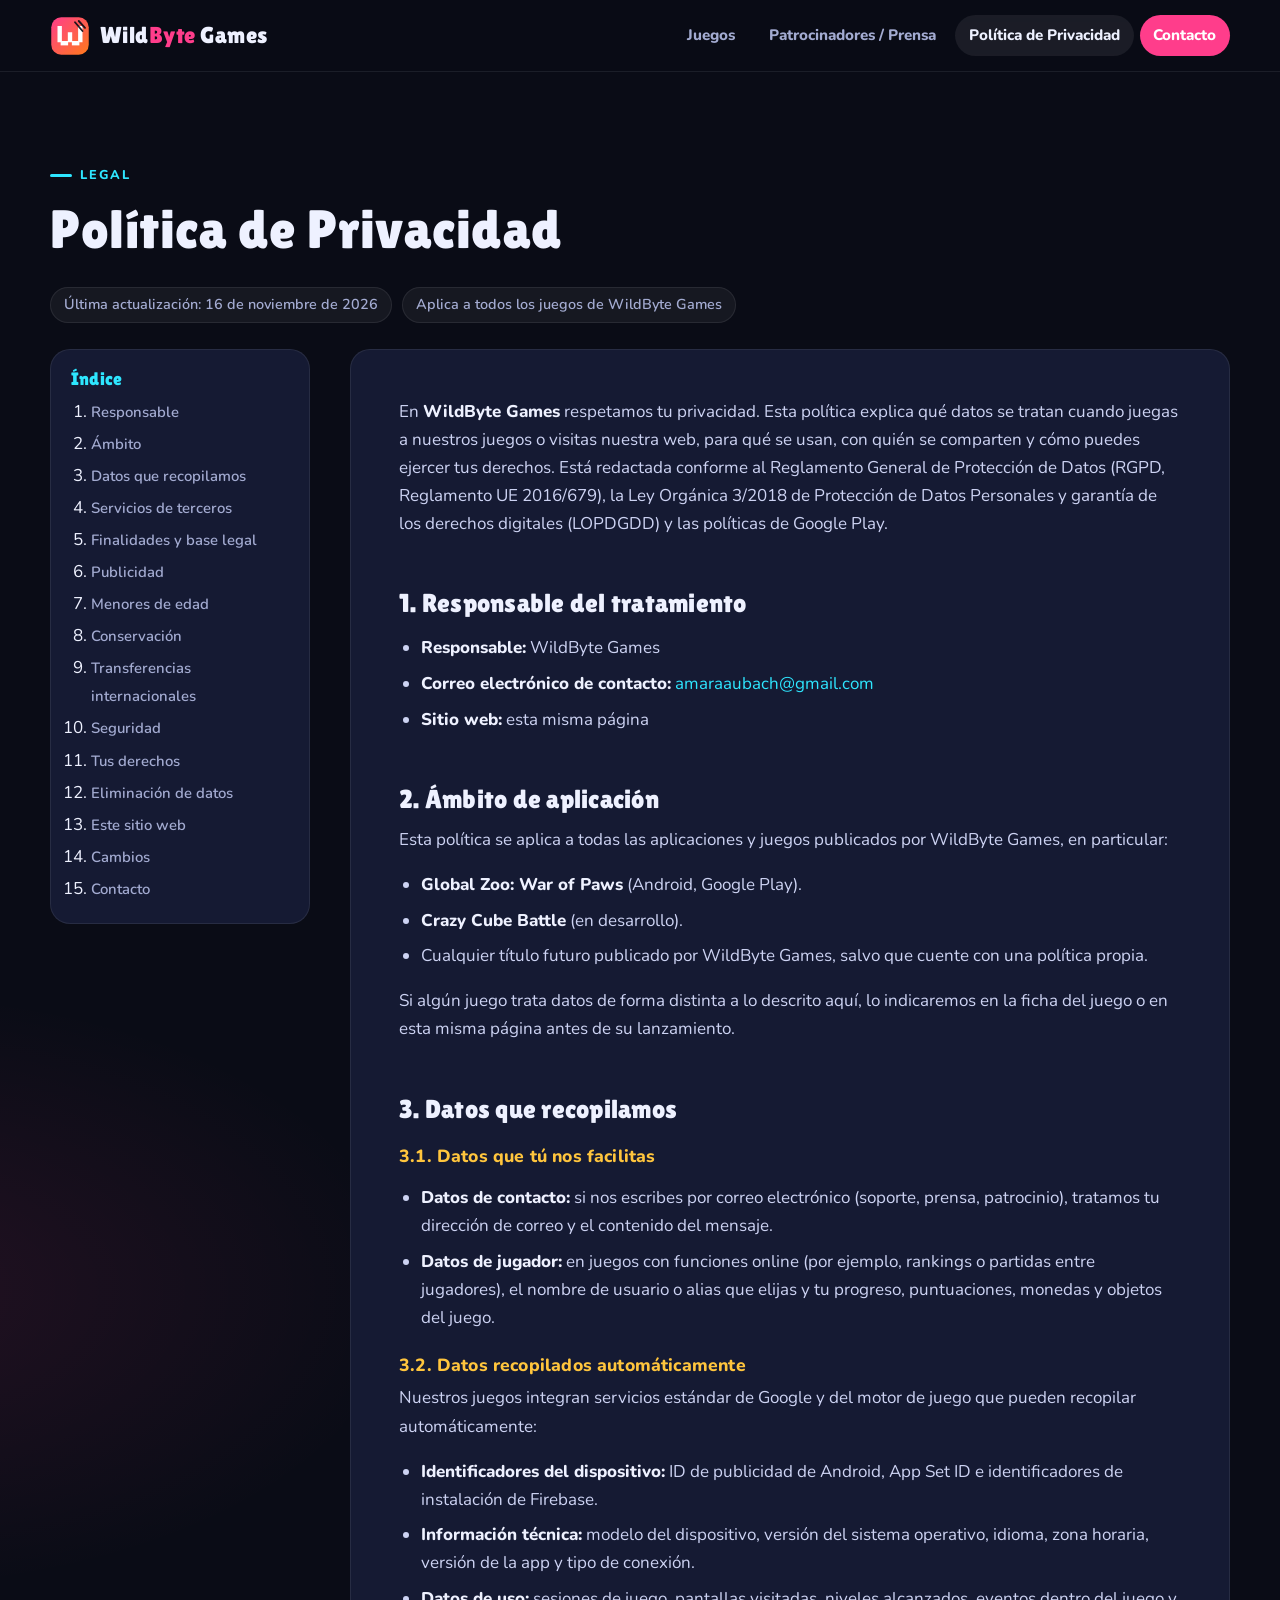
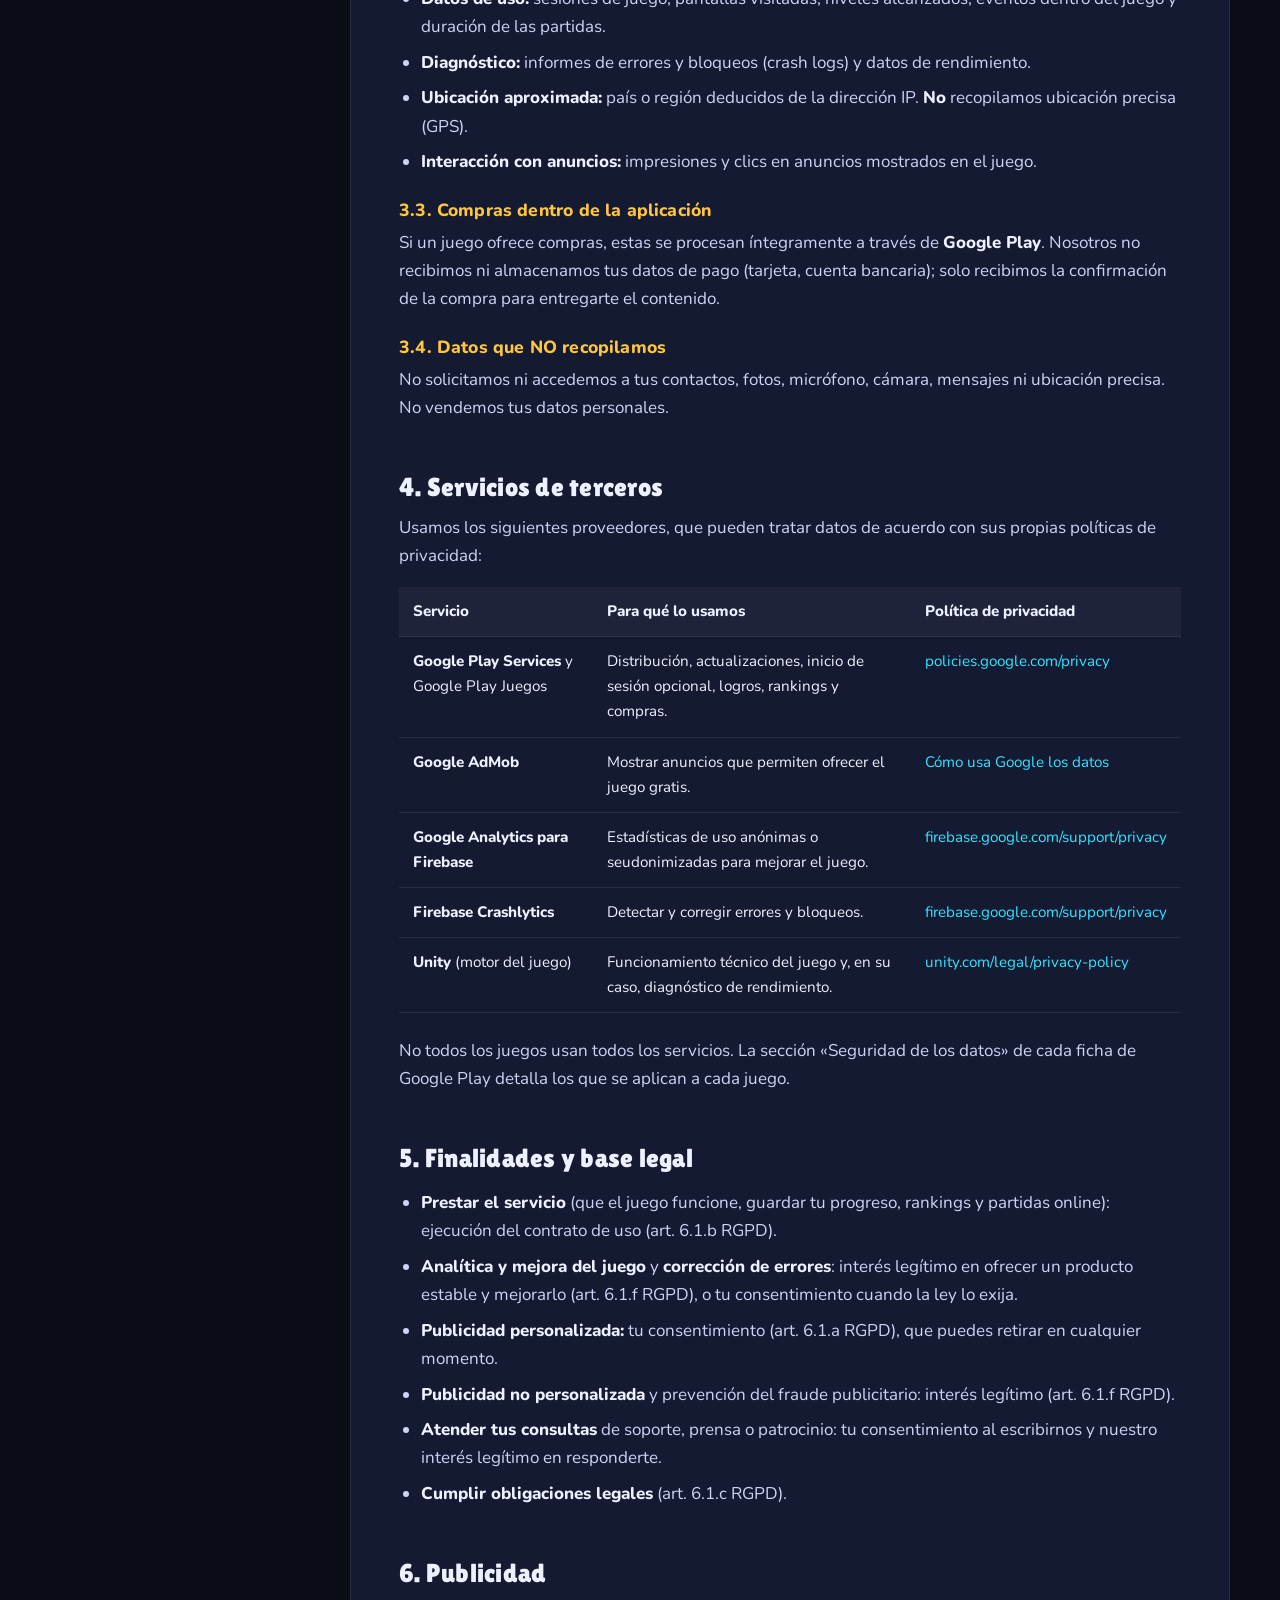
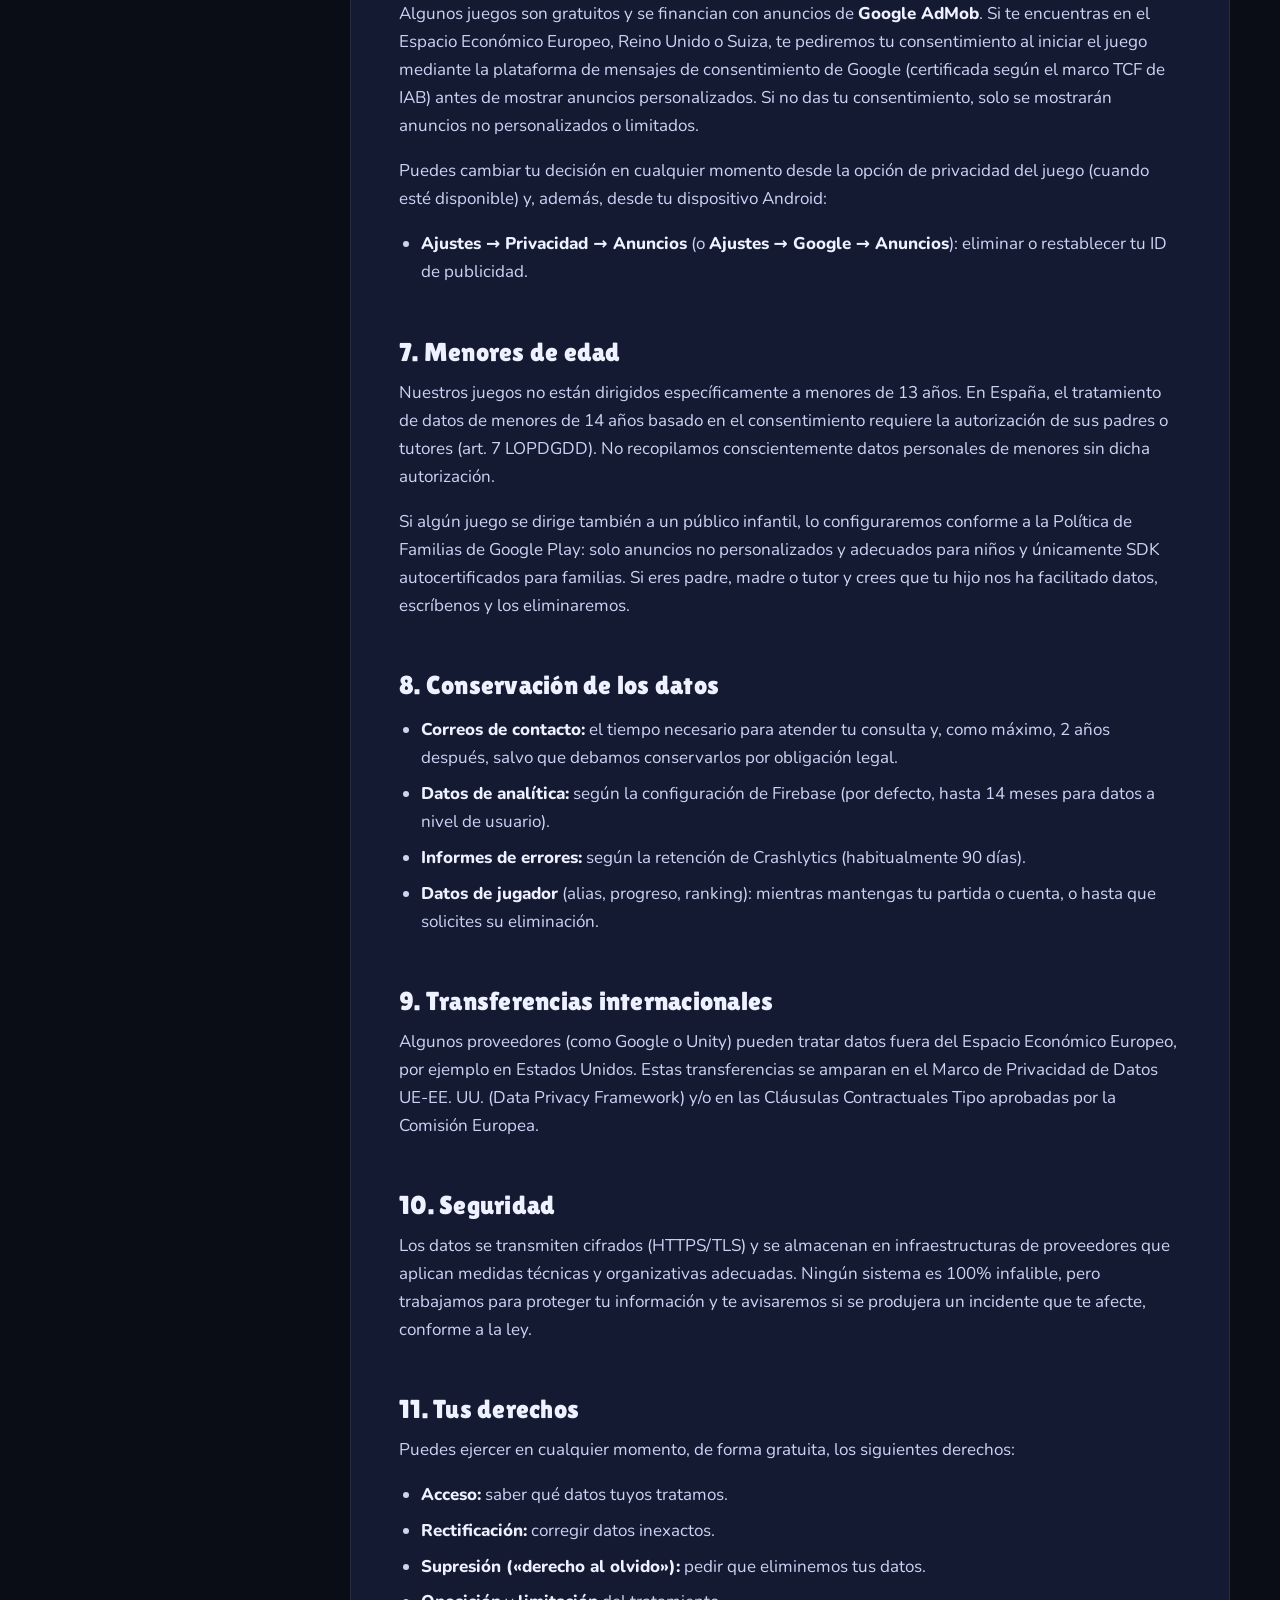
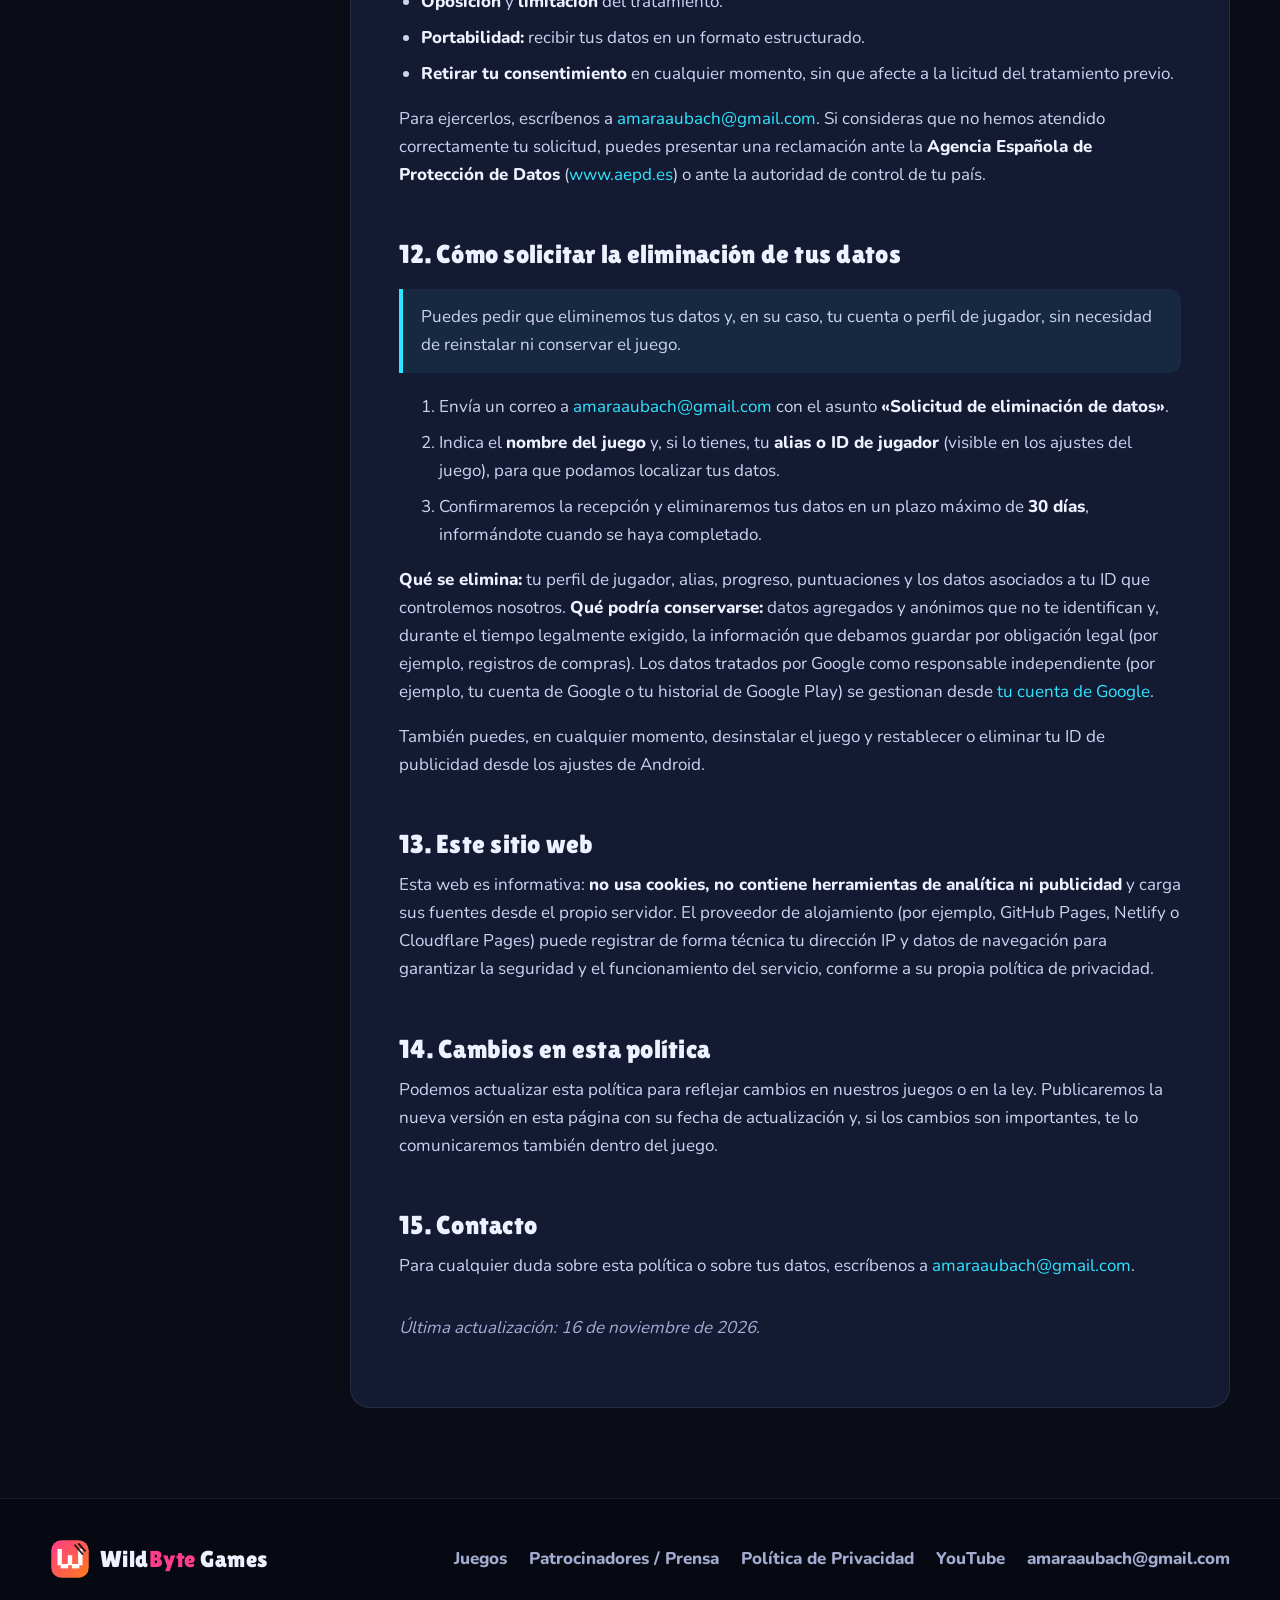
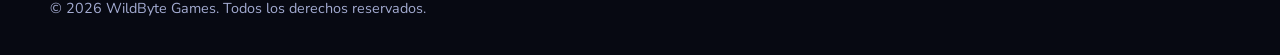
==== commit 40489ad6: "Add files via upload" ====
--- a/privacidad.html
+++ b/privacidad.html
@@ -4,7 +4,7 @@
   <meta charset="UTF-8">
   <meta name="viewport" content="width=device-width, initial-scale=1">
   <title>Política de Privacidad — WildByte Games</title>
-  <meta name="description" content="Política de privacidad de WildByte Games y de sus juegos: Zoo: War of Paws, Crazy Cube Battle y futuros títulos.">
+  <meta name="description" content="Política de privacidad de WildByte Games y de sus juegos: Global Zoo: War of Paws, Crazy Cube Battle y futuros títulos.">
   <meta name="theme-color" content="#0a0c16">
   <link rel="icon" type="image/svg+xml" href="assets/img/wildbyte-logo.svg">
   <link rel="stylesheet" href="css/styles.css">
@@ -85,7 +85,7 @@
         <h2 id="ambito">2. Ámbito de aplicación</h2>
         <p>Esta política se aplica a todas las aplicaciones y juegos publicados por WildByte Games, en particular:</p>
         <ul>
-          <li><strong>Zoo: War of Paws</strong> (Android, Google Play).</li>
+          <li><strong>Global Zoo: War of Paws</strong> (Android, Google Play).</li>
           <li><strong>Crazy Cube Battle</strong> (en desarrollo).</li>
           <li>Cualquier título futuro publicado por WildByte Games, salvo que cuente con una política propia.</li>
         </ul>
@@ -124,29 +124,29 @@
             </thead>
             <tbody>
               <tr>
-                <td><strong>Google Play Services</strong> y Google Play Juegos</td>
-                <td>Distribución, actualizaciones, inicio de sesión opcional, logros, rankings y compras.</td>
-                <td><a href="https://policies.google.com/privacy" target="_blank" rel="noopener">policies.google.com/privacy</a></td>
-              </tr>
-              <tr>
-                <td><strong>Google AdMob</strong></td>
-                <td>Mostrar anuncios que permiten ofrecer el juego gratis.</td>
-                <td><a href="https://policies.google.com/technologies/partner-sites" target="_blank" rel="noopener">Cómo usa Google los datos</a></td>
-              </tr>
-              <tr>
-                <td><strong>Google Analytics para Firebase</strong></td>
-                <td>Estadísticas de uso anónimas o seudonimizadas para mejorar el juego.</td>
-                <td><a href="https://firebase.google.com/support/privacy" target="_blank" rel="noopener">firebase.google.com/support/privacy</a></td>
-              </tr>
-              <tr>
-                <td><strong>Firebase Crashlytics</strong></td>
-                <td>Detectar y corregir errores y bloqueos.</td>
-                <td><a href="https://firebase.google.com/support/privacy" target="_blank" rel="noopener">firebase.google.com/support/privacy</a></td>
-              </tr>
-              <tr>
-                <td><strong>Unity</strong> (motor del juego)</td>
-                <td>Funcionamiento técnico del juego y, en su caso, diagnóstico de rendimiento.</td>
-                <td><a href="https://unity.com/legal/privacy-policy" target="_blank" rel="noopener">unity.com/legal/privacy-policy</a></td>
+                <td data-label="Servicio"><strong>Google Play Services</strong> y Google Play Juegos</td>
+                <td data-label="Para qué lo usamos">Distribución, actualizaciones, inicio de sesión opcional, logros, rankings y compras.</td>
+                <td data-label="Política de privacidad"><a href="https://policies.google.com/privacy" target="_blank" rel="noopener">policies.google.com/privacy</a></td>
+              </tr>
+              <tr>
+                <td data-label="Servicio"><strong>Google AdMob</strong></td>
+                <td data-label="Para qué lo usamos">Mostrar anuncios que permiten ofrecer el juego gratis.</td>
+                <td data-label="Política de privacidad"><a href="https://policies.google.com/technologies/partner-sites" target="_blank" rel="noopener">Cómo usa Google los datos</a></td>
+              </tr>
+              <tr>
+                <td data-label="Servicio"><strong>Google Analytics para Firebase</strong></td>
+                <td data-label="Para qué lo usamos">Estadísticas de uso anónimas o seudonimizadas para mejorar el juego.</td>
+                <td data-label="Política de privacidad"><a href="https://firebase.google.com/support/privacy" target="_blank" rel="noopener">firebase.google.com/support/privacy</a></td>
+              </tr>
+              <tr>
+                <td data-label="Servicio"><strong>Firebase Crashlytics</strong></td>
+                <td data-label="Para qué lo usamos">Detectar y corregir errores y bloqueos.</td>
+                <td data-label="Política de privacidad"><a href="https://firebase.google.com/support/privacy" target="_blank" rel="noopener">firebase.google.com/support/privacy</a></td>
+              </tr>
+              <tr>
+                <td data-label="Servicio"><strong>Unity</strong> (motor del juego)</td>
+                <td data-label="Para qué lo usamos">Funcionamiento técnico del juego y, en su caso, diagnóstico de rendimiento.</td>
+                <td data-label="Política de privacidad"><a href="https://unity.com/legal/privacy-policy" target="_blank" rel="noopener">unity.com/legal/privacy-policy</a></td>
               </tr>
             </tbody>
           </table>
@@ -283,6 +283,7 @@
           <li><a href="index.html#juegos">Juegos</a></li>
           <li><a href="index.html#patrocinadores">Patrocinadores / Prensa</a></li>
           <li><a href="privacidad.html">Política de Privacidad</a></li>
+          <li><a href="https://youtube.com/@globalzoowarofpaws?si=9xZBjIema10RJPYS" target="_blank" rel="noopener">YouTube</a></li>
           <li><a class="footer-mail" href="mailto:amaraaubach@gmail.com">amaraaubach@gmail.com</a></li>
         </ul>
       </div>
--- a/css/styles.css
+++ b/css/styles.css
@@ -62,6 +62,7 @@
     radial-gradient(900px 500px at -10% 20%, rgba(255, 61, 139, 0.10), transparent 60%),
     var(--bg);
   -webkit-font-smoothing: antialiased;
+  -webkit-text-size-adjust: 100%; text-size-adjust: 100%;
   overflow-x: hidden;
 }
 img { max-width: 100%; height: auto; display: block; }
@@ -219,7 +220,7 @@
   filter: drop-shadow(0 14px 18px rgba(0, 0, 0, .45));
   transition: transform .25s ease, filter .25s ease;
 }
-.drag-item:hover img { transform: scale(1.04); }
+@media (hover: hover) { .drag-item:hover img { transform: scale(1.04); } }
 .drag-item.is-dragging { cursor: grabbing; z-index: 50; }
 .drag-item.is-dragging img {
   transform: scale(1.1);
@@ -278,7 +279,8 @@
 
 /* ---------- Tarjetas de juegos ---------- */
 .games-grid { display: grid; grid-template-columns: repeat(2, 1fr); gap: 28px; }
-@media (max-width: 900px) { .games-grid { grid-template-columns: 1fr; } }
+@media (max-width: 700px) { .games-grid { grid-template-columns: 1fr; } }
+@media (min-width: 701px) and (max-width: 900px) { .games-grid { gap: 18px; } .game-body { padding: 20px; } .game-title { font-size: 1.4rem; } }
 
 .game-card {
   display: flex; flex-direction: column;
@@ -354,7 +356,7 @@
   background: var(--panel); box-shadow: var(--shadow);
 }
 .shot img { width: 100%; aspect-ratio: 16 / 9; object-fit: cover; transition: transform .5s ease; }
-.shot:hover img { transform: scale(1.04); }
+@media (hover: hover) { .shot:hover img { transform: scale(1.04); } }
 .shot figcaption { padding: 12px 16px; color: var(--muted); font-weight: 600; font-size: .9rem; }
 .showcase-title { font-size: 1.6rem; margin: 0 0 .3em; }
 
@@ -366,7 +368,7 @@
   border-top: 1px solid var(--line); border-bottom: 1px solid var(--line);
 }
 .sponsor-grid { display: grid; grid-template-columns: repeat(4, 1fr); gap: 18px; }
-@media (max-width: 1000px) { .sponsor-grid { grid-template-columns: repeat(2, 1fr); } }
+@media (max-width: 1100px) { .sponsor-grid { grid-template-columns: repeat(2, 1fr); } }
 @media (max-width: 560px) { .sponsor-grid { grid-template-columns: 1fr; } }
 .sponsor-card {
   background: var(--panel); border: 1px solid var(--line); border-radius: var(--radius);
@@ -459,6 +461,337 @@
   padding: 14px 18px; border-radius: 0 12px 12px 0; margin: 1.2em 0;
 }
 
+/* ---------- Bloque de testers (arriba del todo) ---------- */
+.testers { padding: 22px 0 0; }
+.testers-card {
+  position: relative; display: grid; grid-template-columns: 1.4fr auto; gap: 28px; align-items: center;
+  padding: clamp(22px, 3.5vw, 34px) clamp(22px, 4vw, 40px);
+  border-radius: var(--radius);
+  background:
+    radial-gradient(500px 220px at 0% 0%, rgba(182, 242, 58, .16), transparent 70%),
+    radial-gradient(500px 220px at 100% 100%, rgba(255, 61, 139, .16), transparent 70%),
+    var(--panel);
+  border: 1px solid transparent;
+  background-clip: padding-box;
+  box-shadow: var(--shadow);
+}
+.testers-card::before { /* borde degradado */
+  content: ""; position: absolute; inset: -1px; z-index: -1; border-radius: inherit;
+  background: linear-gradient(120deg, var(--lime), var(--cyan), var(--pink));
+}
+.testers-pill {
+  display: inline-block; font-weight: 800; font-size: .78rem; letter-spacing: .06em; text-transform: uppercase;
+  color: #0b1404; background: var(--lime); padding: 5px 12px; border-radius: 999px; margin-bottom: 12px;
+}
+.testers-title { font-size: clamp(1.6rem, 3.6vw, 2.4rem); margin-bottom: .3em; }
+.testers-title span { color: var(--lime); }
+.testers-text { color: var(--muted); margin-bottom: 14px; }
+.testers-steps { list-style: none; padding: 0; margin: 0; display: flex; flex-wrap: wrap; gap: 8px 18px; }
+.testers-steps li { display: flex; align-items: center; gap: 8px; font-weight: 700; font-size: .95rem; }
+.testers-steps b {
+  display: grid; place-items: center; width: 26px; height: 26px; border-radius: 8px; flex: none;
+  background: rgba(46, 230, 255, .15); color: var(--cyan); font-size: .85rem;
+}
+.testers-actions { display: grid; gap: 12px; justify-items: center; text-align: center; max-width: 300px; }
+.btn-lg { font-size: 1.1rem; padding: 1em 1.8em; }
+.testers-help { color: var(--muted); font-size: .85rem; font-weight: 600; line-height: 1.4; }
+.testers-help:hover { color: var(--cyan); }
+@media (max-width: 860px) {
+  .testers-card { grid-template-columns: 1fr; }
+  .testers-actions { max-width: none; justify-items: stretch; }
+}
+
+/* ---------- Galería: "Elige tu luchador" ---------- */
+.roster { margin-top: 64px; }
+.roster-head { display: flex; flex-wrap: wrap; align-items: end; justify-content: space-between; gap: 6px 30px; margin-bottom: 22px; }
+.roster-head .section-lead { max-width: 46ch; margin: 0; font-size: 1rem; }
+.roster-stage {
+  aspect-ratio: 16 / 7; overflow: hidden; border: 1px solid var(--line); box-shadow: var(--shadow);
+  background:
+    radial-gradient(60% 70% at 50% 110%, rgba(46, 230, 255, .22), transparent 70%),
+    radial-gradient(40% 50% at 15% 0%, rgba(255, 61, 139, .18), transparent 70%),
+    radial-gradient(40% 50% at 85% 0%, rgba(182, 242, 58, .14), transparent 70%),
+    linear-gradient(180deg, #121733, #0b0e20);
+}
+.roster-stage::before { /* suelo con rejilla en perspectiva */
+  content: ""; position: absolute; left: -20%; right: -20%; bottom: 0; height: 42%; pointer-events: none;
+  background-image:
+    linear-gradient(rgba(46, 230, 255, .18) 1px, transparent 1px),
+    linear-gradient(90deg, rgba(46, 230, 255, .18) 1px, transparent 1px);
+  background-size: 48px 48px;
+  transform: perspective(380px) rotateX(58deg); transform-origin: bottom;
+  mask-image: linear-gradient(transparent, #000 60%);
+  -webkit-mask-image: linear-gradient(transparent, #000 60%);
+}
+
+/* Posiciones de los 4 huecos (escritorio): centro --c y ancho --w */
+.roster-stage .slot-1 { --c: 14%; --w: 22%; }
+.roster-stage .slot-2 { --c: 38%; --w: 17%; }
+.roster-stage .slot-3 { --c: 62%; --w: 16.5%; }
+.roster-stage .slot-4 { --c: 86%; --w: 13.5%; }
+.roster-stage { --floor: 15%; }
+
+.pedestal {
+  position: absolute; z-index: 1; pointer-events: none;
+  left: calc(var(--c) - 9%); width: 18%; bottom: calc(var(--floor) - 4%); aspect-ratio: 4 / 1;
+  border-radius: 50%;
+  background: radial-gradient(closest-side, rgba(255, 255, 255, .25), rgba(46, 230, 255, .35) 55%, transparent 72%);
+  box-shadow: 0 0 40px 6px rgba(46, 230, 255, .25);
+}
+.pedestal.slot-1 { background: radial-gradient(closest-side, rgba(255,255,255,.22), rgba(255, 61, 139, .4) 55%, transparent 72%); box-shadow: 0 0 40px 6px rgba(255, 61, 139, .25); }
+.pedestal.slot-3 { background: radial-gradient(closest-side, rgba(255,255,255,.22), rgba(182, 242, 58, .38) 55%, transparent 72%); box-shadow: 0 0 40px 6px rgba(182, 242, 58, .22); }
+.pedestal.slot-4 { background: radial-gradient(closest-side, rgba(255,255,255,.22), rgba(255, 197, 61, .4) 55%, transparent 72%); box-shadow: 0 0 40px 6px rgba(255, 197, 61, .22); }
+
+.fighter { top: auto; bottom: var(--floor); left: calc(var(--c) - var(--w) / 2); width: var(--w); }
+.fighter .float { animation-duration: 3.6s; }
+
+.scenes { display: grid; grid-template-columns: 1fr 1fr; gap: 24px; margin-top: 24px; }
+
+/* ---------- Botón YouTube ---------- */
+.btn-youtube { background: #ff0033; color: #fff; box-shadow: 0 10px 26px -12px rgba(255, 0, 51, .8); }
+.btn-youtube:hover { background: #ff2a55; }
+
+/* Icono del juego: imagen completa sin marco */
+.game-icon-full { padding: 0; background: none; border: 0; border-radius: 14px; box-shadow: 0 6px 16px -6px rgba(0,0,0,.6); }
+
+/* Icono en el bloque de testers */
+.testers-info { position: relative; }
+.testers-icon {
+  float: left; width: 96px; height: 96px; margin: 0 20px 6px 0; border-radius: 22px;
+  box-shadow: 0 10px 26px -10px rgba(0, 0, 0, .8);
+}
+.testers-steps { clear: both; }
+.testers-actions .btn-youtube { width: 100%; }
+
+/* ---------- Global Zoo: sistemas de juego ---------- */
+.zoo-systems { margin-top: 64px; }
+.system { display: grid; grid-template-columns: 1fr 1.25fr; gap: clamp(20px, 4vw, 48px); align-items: center; margin-top: 30px; }
+.system-reverse { grid-template-columns: 1.25fr 1fr; }
+.system-reverse .system-text { order: 2; }
+.system > * { min-width: 0; }
+.system-tag {
+  display: inline-block; font-weight: 800; font-size: .8rem; letter-spacing: .06em; text-transform: uppercase;
+  padding: 6px 13px; border-radius: 999px; margin-bottom: 12px;
+}
+.tag-attack { background: rgba(255, 61, 139, .14); color: var(--pink); border: 1px solid rgba(255, 61, 139, .4); }
+.tag-build { background: rgba(255, 197, 61, .12); color: var(--gold); border: 1px solid rgba(255, 197, 61, .4); }
+.system-title { font-size: clamp(1.5rem, 3vw, 2.1rem); }
+.system-text p { color: var(--muted); }
+.features a { color: var(--text); text-decoration: underline; text-decoration-color: rgba(46, 230, 255, .5); text-underline-offset: 3px; }
+
+/* Escenario de ataque (reutiliza el estilo de .roster-stage) */
+.attack-stage.roster-stage { aspect-ratio: 16 / 9.5; --floor: 19%; }
+.attack-stage .a-1 { --c: 18%; --w: 36%; }
+.attack-stage .a-2 { --c: 51%; --w: 32%; }
+.attack-stage .a-3 { --c: 83%; --w: 31%; }
+.attack-stage .pedestal { left: calc(var(--c) - 13%); width: 26%; }
+.attack-stage .pedestal.a-1 { background: radial-gradient(closest-side, rgba(255,255,255,.22), rgba(182, 242, 58, .4) 55%, transparent 72%); box-shadow: 0 0 40px 6px rgba(182, 242, 58, .22); }
+.attack-stage .pedestal.a-2 { background: radial-gradient(closest-side, rgba(255,255,255,.22), rgba(255, 61, 139, .4) 55%, transparent 72%); box-shadow: 0 0 40px 6px rgba(255, 61, 139, .25); }
+.attack-stage .pedestal.a-3 { background: radial-gradient(closest-side, rgba(255,255,255,.22), rgba(160, 90, 255, .45) 55%, transparent 72%); box-shadow: 0 0 40px 6px rgba(160, 90, 255, .25); }
+
+/* Escenario de construcción */
+.build-stage { aspect-ratio: 16 / 10; overflow: hidden; border: 1px solid var(--line); box-shadow: var(--shadow); background: #0d1124; }
+.build-stage .game-media-bg { filter: brightness(.55) saturate(1.1) blur(1.5px); transform: scale(1.04); }
+.build-card .tilt { transform: rotate(var(--r, 0deg)); transition: transform .3s ease; }
+.build-card.is-dragging .tilt { transform: rotate(0deg); }
+.build-card img { filter: drop-shadow(0 16px 20px rgba(0, 0, 0, .55)); }
+
+.zoo-shots { display: grid; grid-template-columns: minmax(0, 360px) 1fr; gap: clamp(20px, 4vw, 48px); margin-top: 40px; align-items: center; }
+.yt-panel p { color: var(--muted); }
+.shot-phone { border-radius: 28px; border: 3px solid rgba(255,255,255,.12); }
+.zoo-shots .shot { display: flex; flex-direction: column; }
+.zoo-shots .shot img { aspect-ratio: 9 / 16; object-fit: cover; }
+.shot-phone img { object-position: top; }
+
+@media (max-width: 860px) {
+  .system, .system-reverse { grid-template-columns: 1fr; }
+  .system-reverse .system-text { order: 0; }
+}
+
+/* =========================================================
+   REACCIONES: los personajes se mueven al tocarlos / arrastrarlos
+   ========================================================= */
+.react { transform-origin: 50% 100%; will-change: transform; }
+.drag-item.is-dragging .react { animation: dance .55s ease-in-out infinite; }
+.react.r-jump   { animation: jump .7s cubic-bezier(.3, 1.5, .5, 1); }
+.react.r-spin   { animation: spin .8s ease-in-out; }
+.react.r-wiggle { animation: wiggle .6s ease-in-out; }
+.react.r-land   { animation: land .45s ease-out; }
+
+@keyframes dance {
+  0%   { transform: rotate(-9deg) translateY(0) scale(1); }
+  25%  { transform: rotate(0deg) translateY(-7%) scale(1.04, .97); }
+  50%  { transform: rotate(9deg) translateY(0) scale(1); }
+  75%  { transform: rotate(0deg) translateY(-7%) scale(1.04, .97); }
+  100% { transform: rotate(-9deg) translateY(0) scale(1); }
+}
+@keyframes jump {
+  0%   { transform: translateY(0) scale(1, 1); }
+  18%  { transform: translateY(0) scale(1.15, .82); }
+  45%  { transform: translateY(-32%) scale(.92, 1.1); }
+  70%  { transform: translateY(0) scale(1.12, .88); }
+  85%  { transform: translateY(-6%) scale(.98, 1.03); }
+  100% { transform: translateY(0) scale(1, 1); }
+}
+@keyframes spin {
+  0%   { transform: translateY(0) rotateY(0deg); }
+  40%  { transform: translateY(-18%) rotateY(200deg); }
+  100% { transform: translateY(0) rotateY(360deg); }
+}
+@keyframes wiggle {
+  0%, 100% { transform: rotate(0deg); }
+  15% { transform: rotate(-14deg) scale(1.05); }
+  30% { transform: rotate(12deg) scale(1.05); }
+  45% { transform: rotate(-9deg); }
+  60% { transform: rotate(7deg); }
+  80% { transform: rotate(-3deg); }
+}
+@keyframes land {
+  0%   { transform: scale(1.18, .8); }
+  55%  { transform: scale(.94, 1.06); }
+  100% { transform: scale(1, 1); }
+}
+
+/* Chispas al tocar */
+.spark {
+  position: absolute; z-index: 70; left: 0; top: 0; pointer-events: none;
+  font-size: 18px; line-height: 1; translate: -50% -50%;
+  animation: spark .75s ease-out forwards;
+}
+@keyframes spark {
+  0%   { transform: translate(0, 0) scale(.4) rotate(0deg); opacity: 1; }
+  100% { transform: translate(var(--dx), var(--dy)) scale(1.1) rotate(var(--rot)); opacity: 0; }
+}
+
+/* =========================================================
+   AJUSTES PARA TABLETS Y MÓVILES
+   ========================================================= */
+
+/* Elementos de cuadrícula: que nunca empujen la página hacia los lados */
+.hero-grid > *, .games-grid > *, .showcase > *, .legal-layout > *, .press-box > *, .contact-card > * { min-width: 0; }
+
+/* Menú móvil: si la pantalla es baja (móvil en horizontal), que se pueda desplazar */
+@media (max-width: 860px) {
+  .nav-links { max-height: calc(100dvh - var(--header-h)); overflow-y: auto; }
+}
+
+/* ---- Tablets (hasta 1024 px) ---- */
+@media (max-width: 1024px) {
+  .press-link { padding: 12px 16px; }
+}
+
+/* ---- Tablet vertical y móvil grande (hasta 900 px) ---- */
+@media (max-width: 900px) {
+  .hero-stage { width: 100%; max-width: 560px; margin-inline: auto; }
+  .hero-title br { display: none; }
+  /* Galería: texto y captura lado a lado debajo del mapa */
+  .placeholder { inset: 10px 10px 48px; gap: 4px; font-size: .82rem; }
+  .placeholder code { font-size: .7rem; word-break: break-all; }
+}
+
+/* ---- Móviles (hasta 640 px) ---- */
+@media (max-width: 640px) {
+  :root { --header-h: 64px; }
+  body { font-size: 1rem; }
+  .container { width: min(100% - 32px, var(--maxw)); }
+  .section { padding: 60px 0; }
+  .section-head { margin-bottom: 30px; }
+  .section-lead { font-size: 1.02rem; }
+  .brand-name { font-size: 1.25rem; }
+  .brand-logo { width: 34px; height: 34px; }
+
+  .hero { padding-top: 32px; }
+  .hero-text { font-size: 1.05rem; }
+  .hero-actions .btn { flex: 1 1 100%; }
+  .hero-stats { display: grid; grid-template-columns: repeat(3, auto); justify-content: space-between; gap: 12px; margin-top: 28px; }
+  .hero-stat strong { font-size: 1.45rem; }
+  .hero-stat span { font-size: .78rem; }
+  .hero-stage { aspect-ratio: 1 / 1; }
+
+  .drag-hint { font-size: .74rem; padding: 6px 11px; bottom: 10px; }
+  .drag-reset { top: 8px; right: 8px; padding: 7px 10px; }
+
+  /* Hueco de la portada de Zoo: texto compacto, sin solaparse con la pista */
+  .placeholder { inset: 10px 10px 46px; gap: 4px; padding: 10px; font-size: .8rem; }
+  .placeholder strong { font-size: 1.1rem; }
+  .placeholder code { font-size: .68rem; word-break: break-all; }
+
+  .game-body { padding: 20px 18px 22px; }
+  .game-title { font-size: 1.45rem; }
+  .game-icon { width: 52px; height: 52px; border-radius: 14px; }
+  .game-actions .btn { flex: 1 1 auto; }
+
+
+  /* Galería en móvil: luchadores en 2 filas de 2 */
+  .roster { margin-top: 44px; }
+  .roster-stage { aspect-ratio: 1 / 1.05; --floor: 9%; }
+  .roster-stage .slot-1, .roster-stage .slot-3 { --c: 27%; }
+  .roster-stage .slot-2, .roster-stage .slot-4 { --c: 73%; }
+  .roster-stage .slot-1 { --w: 44%; } .roster-stage .slot-2 { --w: 32%; }
+  .roster-stage .slot-3 { --w: 31%; } .roster-stage .slot-4 { --w: 26%; }
+  .roster-stage .slot-1.fighter, .roster-stage .slot-2.fighter { bottom: 54%; }
+  .roster-stage .slot-1.pedestal, .roster-stage .slot-2.pedestal { bottom: 50%; }
+  .pedestal { left: calc(var(--c) - 18%); width: 36%; }
+  .scenes { grid-template-columns: 1fr; gap: 16px; margin-top: 16px; }
+  .testers { padding-top: 16px; }
+  .testers-steps { flex-direction: column; }
+  .testers-actions .btn { width: 100%; }
+
+  .attack-stage.roster-stage { aspect-ratio: 16 / 11; --floor: 17%; }
+  .attack-stage .pedestal { left: calc(var(--c) - 14%); width: 28%; }
+  .attack-stage .slot-1.fighter, .attack-stage .slot-2.fighter { bottom: var(--floor); }
+  .zoo-systems { margin-top: 44px; }
+  .zoo-shots { grid-template-columns: 1fr; gap: 20px; }
+  .shot-phone { max-width: 300px; margin-inline: auto; }
+  .yt-panel .btn { flex: 1 1 100%; }
+  .testers-icon { width: 64px; height: 64px; border-radius: 16px; margin-right: 14px; }
+  .build-stage { aspect-ratio: 16 / 11; }
+
+  .sponsor-card { padding: 20px; }
+  .press-box { padding: 22px 18px; gap: 22px; }
+  .press-box .btn { flex: 1 1 100%; }
+  .press-link { font-size: .95rem; }
+  .press-link small { display: block; }
+
+  .contact-card { padding: 22px 18px; }
+  .contact-actions .btn { flex: 1 1 auto; }
+  .contact-email { font-size: 1.25rem; }
+
+  .footer-grid { flex-direction: column; align-items: flex-start; }
+
+  /* Política de privacidad */
+  .legal-hero { padding: 34px 0 18px; }
+  .legal-meta span { font-size: .82rem; }
+  .legal-layout { gap: 20px; padding-bottom: 60px; }
+  .legal-content { padding: 22px 18px; }
+  .legal-content h2 { font-size: 1.35rem; }
+  .legal-content ul, .legal-content ol { padding-left: 1.1em; }
+  /* La tabla se convierte en fichas apiladas */
+  .legal-content table { min-width: 0; }
+  .legal-content thead { display: none; }
+  .legal-content tr { display: block; padding: 12px 0; border-bottom: 1px solid var(--line); }
+  .legal-content td { display: block; border: 0; padding: 3px 0; }
+  .legal-content td[data-label]::before {
+    content: attr(data-label); display: block; font-size: .72rem; font-weight: 800;
+    letter-spacing: .08em; text-transform: uppercase; color: var(--cyan);
+  }
+  .legal-content a { word-break: break-word; }
+}
+
+/* ---- Móviles pequeños (hasta 380 px) ---- */
+@media (max-width: 380px) {
+  .brand-name { font-size: 1.1rem; }
+  .hero-title { font-size: 2.3rem; }
+  .hero-stat strong { font-size: 1.25rem; }
+}
+
+/* ---- Móvil en horizontal: escenarios más bajos para que quepan en pantalla ---- */
+@media (max-height: 500px) and (orientation: landscape) {
+  .hero-stage { max-width: 420px; }
+  .roster-stage { aspect-ratio: 16 / 6; }
+  .attack-stage.roster-stage, .build-stage { aspect-ratio: 16 / 7; }
+}
+
 /* ---------- Accesibilidad: menos movimiento ---------- */
 @media (prefers-reduced-motion: reduce) {
   html { scroll-behavior: auto; }
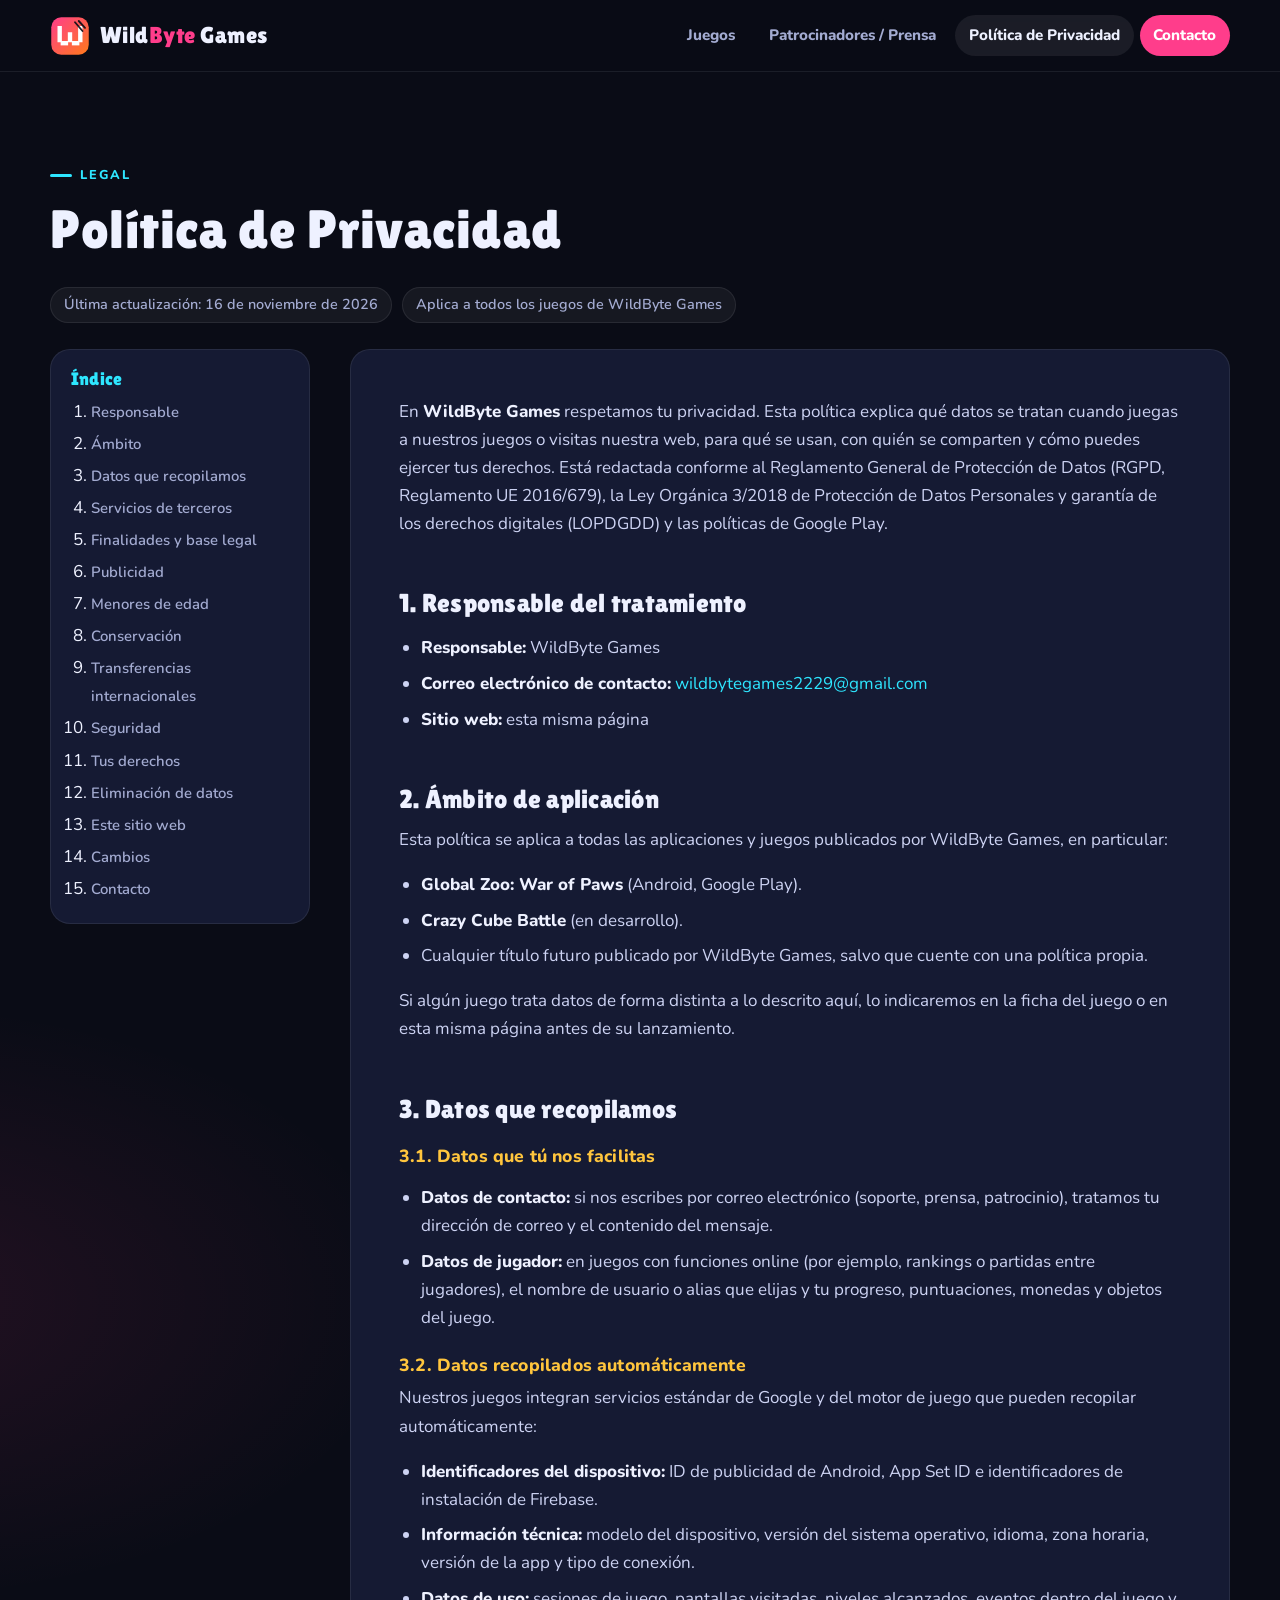
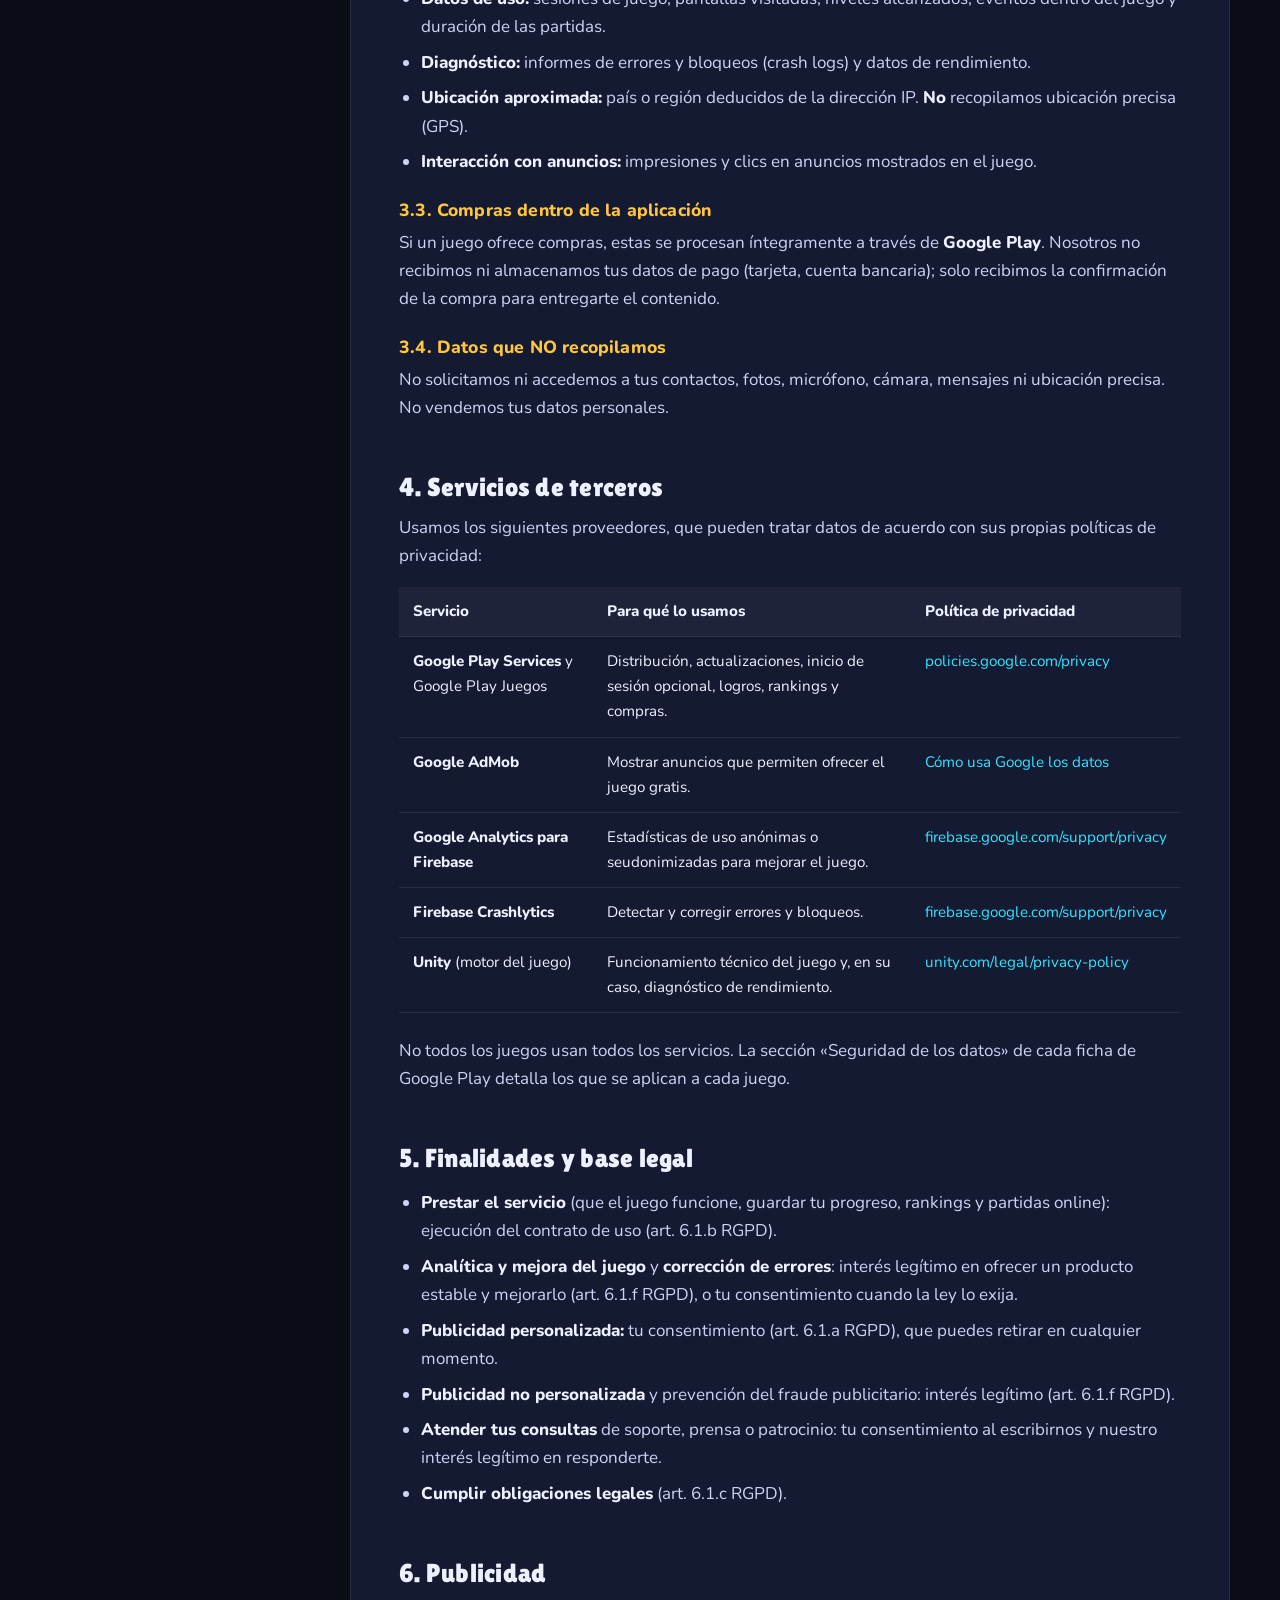
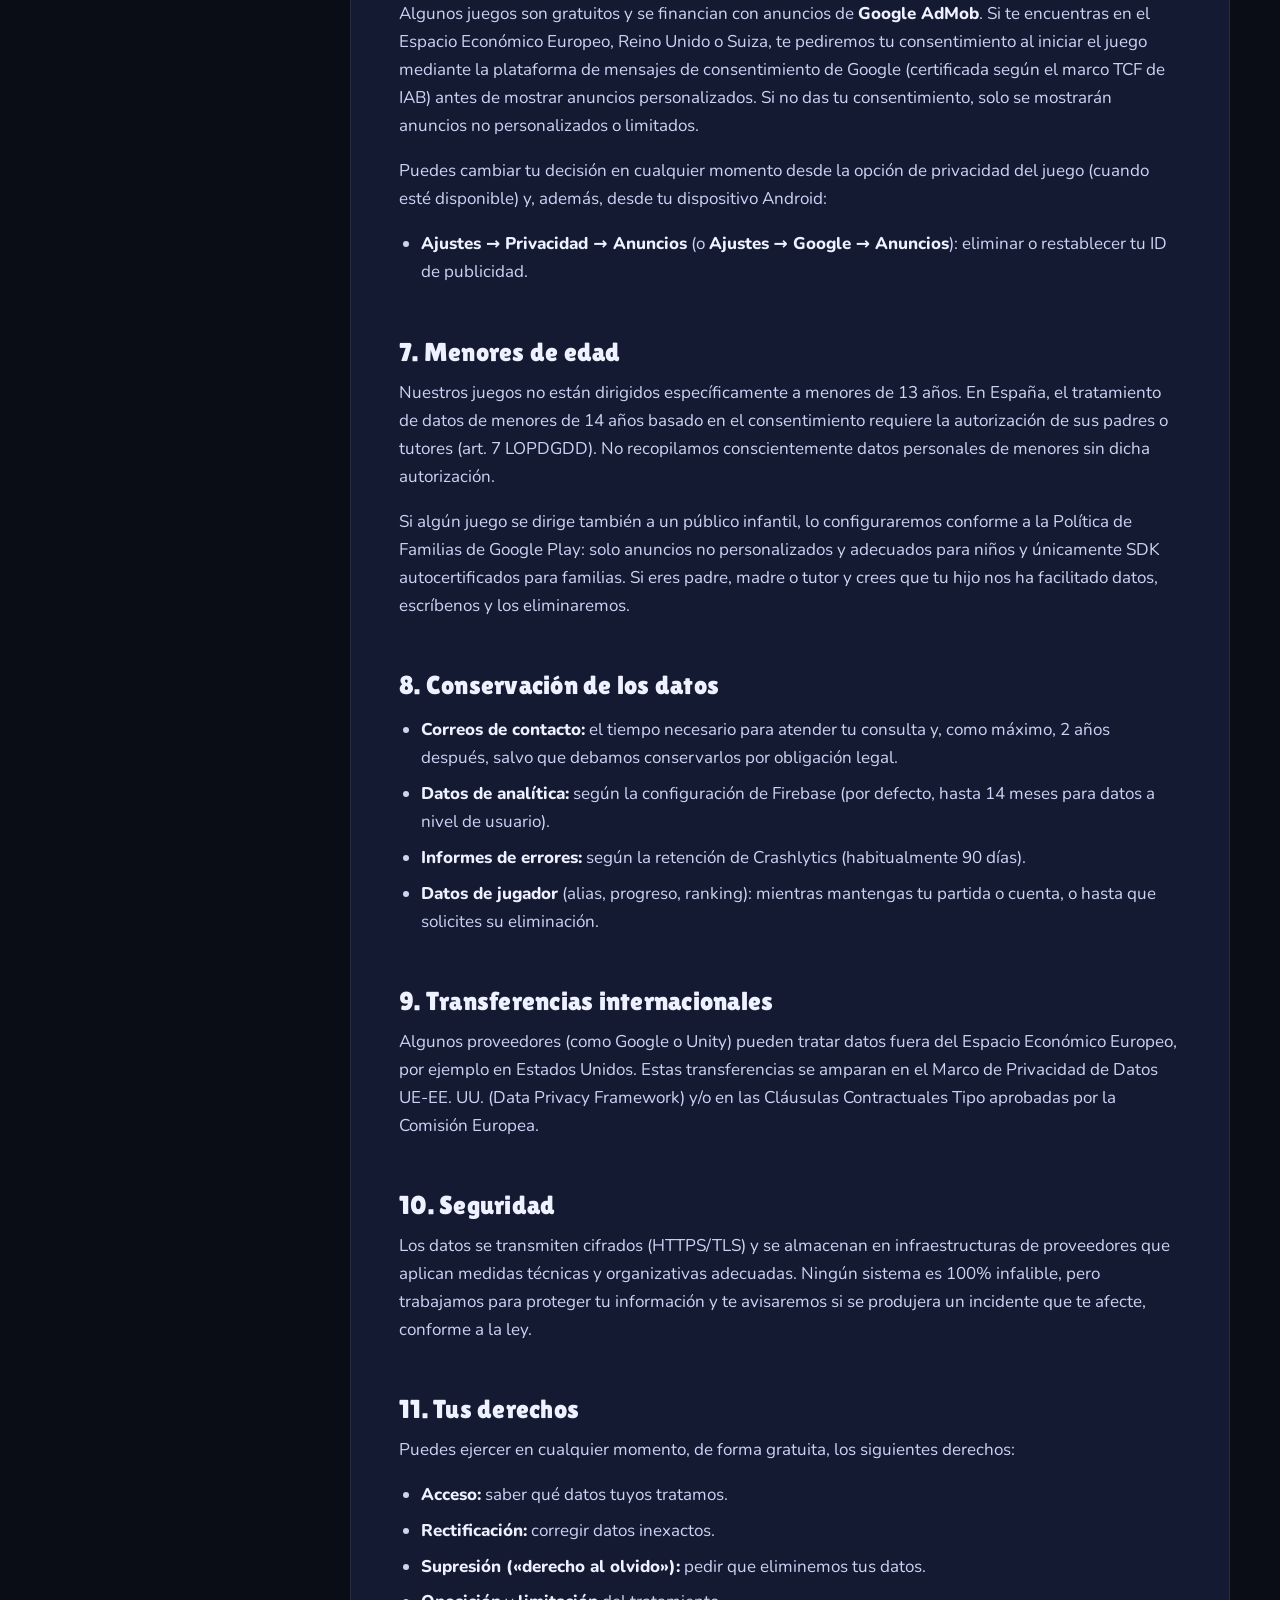
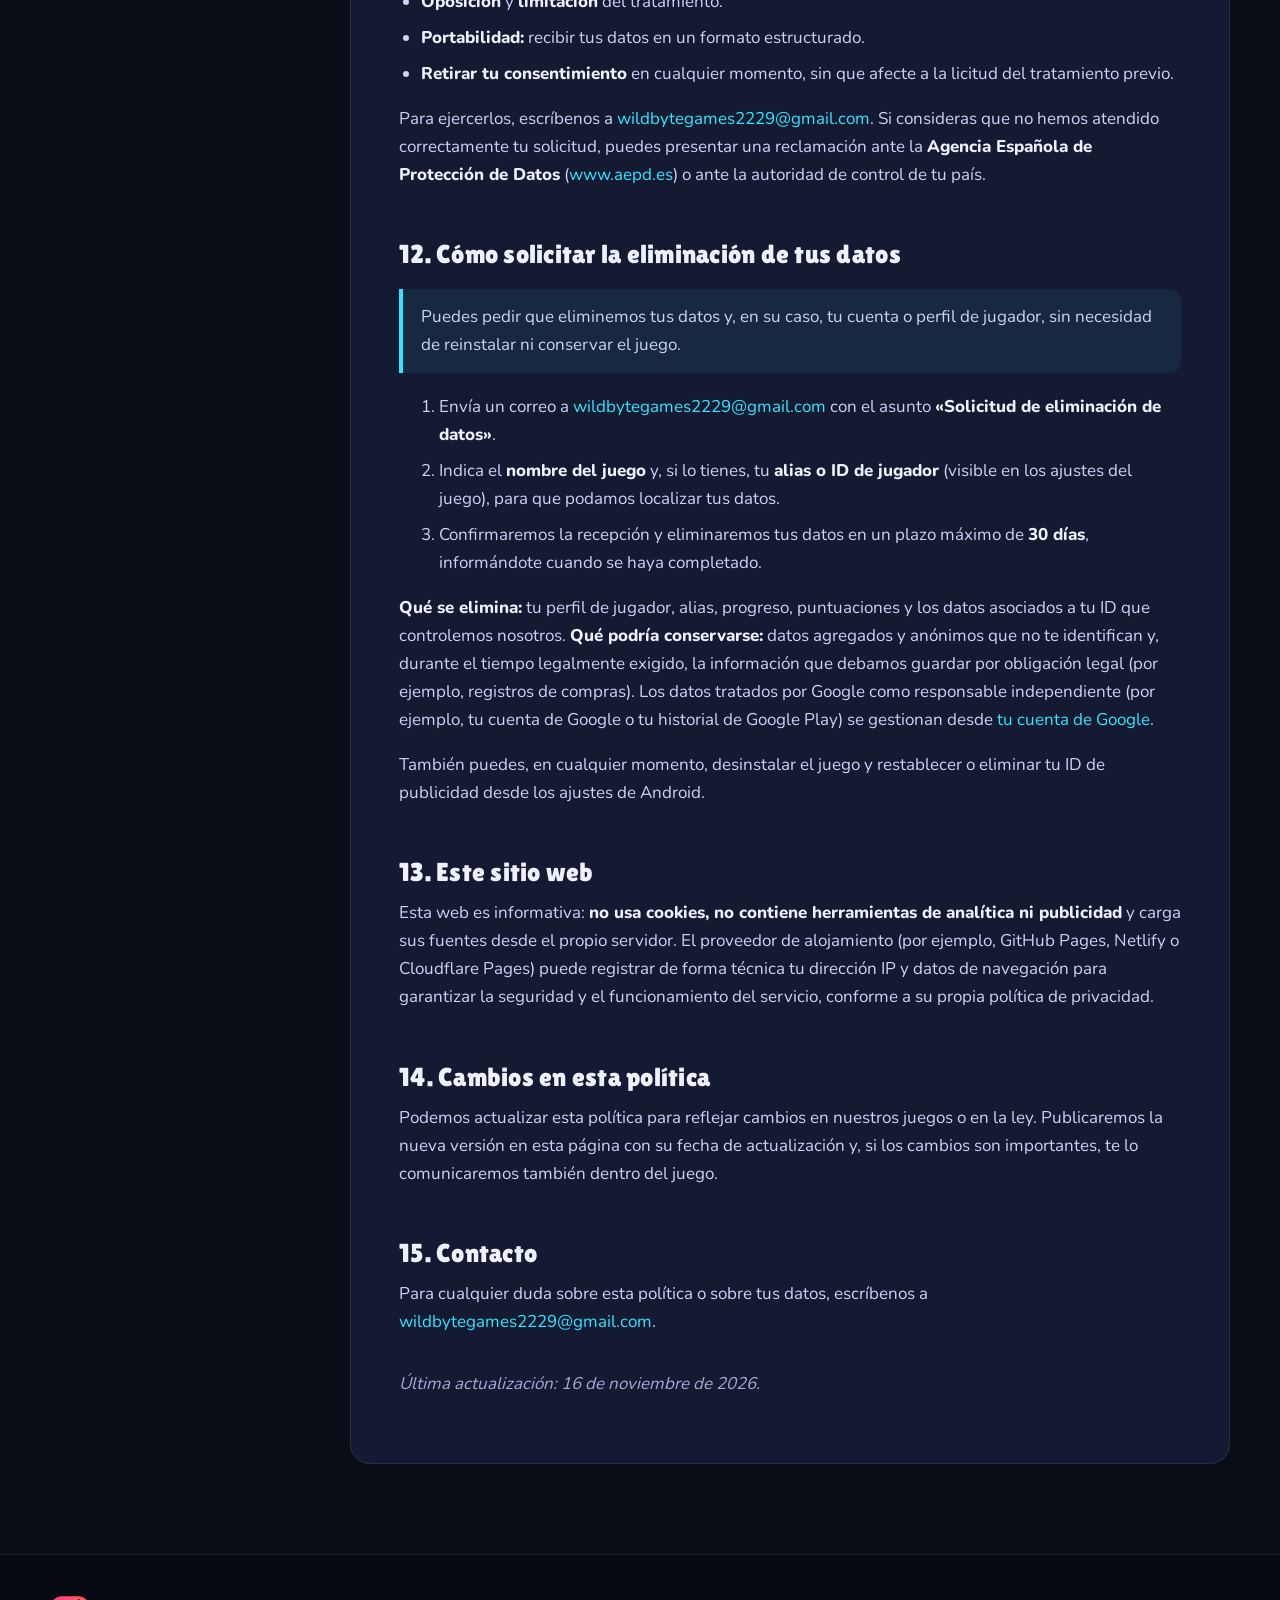
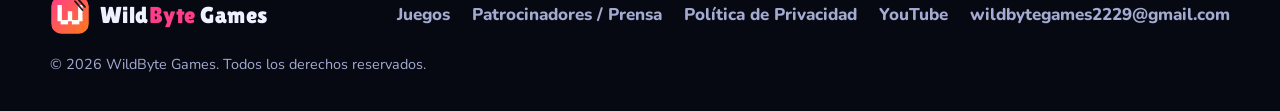
==== commit a064c02f: "Add files via upload" ====
--- a/privacidad.html
+++ b/privacidad.html
@@ -78,7 +78,7 @@
           <li><strong>Responsable:</strong> WildByte Games</li>
           <!-- Si WildByte Games no es una empresa registrada, añade aquí el nombre del titular:
           <li><strong>Titular:</strong> [Tu nombre y apellidos]</li> -->
-          <li><strong>Correo electrónico de contacto:</strong> <a href="mailto:amaraaubach@gmail.com">amaraaubach@gmail.com</a></li>
+          <li><strong>Correo electrónico de contacto:</strong> <a href="mailto:wildbytegames2229@gmail.com">wildbytegames2229@gmail.com</a></li>
           <li><strong>Sitio web:</strong> esta misma página</li>
         </ul>
 
@@ -220,7 +220,7 @@
           <li><strong>Retirar tu consentimiento</strong> en cualquier momento, sin que afecte a la licitud del tratamiento previo.</li>
         </ul>
         <p>
-          Para ejercerlos, escríbenos a <a href="mailto:amaraaubach@gmail.com">amaraaubach@gmail.com</a>. Si consideras que
+          Para ejercerlos, escríbenos a <a href="mailto:wildbytegames2229@gmail.com">wildbytegames2229@gmail.com</a>. Si consideras que
           no hemos atendido correctamente tu solicitud, puedes presentar una reclamación ante la
           <strong>Agencia Española de Protección de Datos</strong> (<a href="https://www.aepd.es" target="_blank" rel="noopener">www.aepd.es</a>)
           o ante la autoridad de control de tu país.
@@ -234,7 +234,7 @@
           </p>
         </div>
         <ol>
-          <li>Envía un correo a <a href="mailto:amaraaubach@gmail.com?subject=Solicitud%20de%20eliminaci%C3%B3n%20de%20datos">amaraaubach@gmail.com</a> con el asunto <strong>«Solicitud de eliminación de datos»</strong>.</li>
+          <li>Envía un correo a <a href="mailto:wildbytegames2229@gmail.com?subject=Solicitud%20de%20eliminaci%C3%B3n%20de%20datos">wildbytegames2229@gmail.com</a> con el asunto <strong>«Solicitud de eliminación de datos»</strong>.</li>
           <li>Indica el <strong>nombre del juego</strong> y, si lo tienes, tu <strong>alias o ID de jugador</strong> (visible en los ajustes del juego), para que podamos localizar tus datos.</li>
           <li>Confirmaremos la recepción y eliminaremos tus datos en un plazo máximo de <strong>30 días</strong>, informándote cuando se haya completado.</li>
         </ol>
@@ -265,7 +265,7 @@
         <h2 id="contacto-privacidad">15. Contacto</h2>
         <p>
           Para cualquier duda sobre esta política o sobre tus datos, escríbenos a
-          <a href="mailto:amaraaubach@gmail.com">amaraaubach@gmail.com</a>.
+          <a href="mailto:wildbytegames2229@gmail.com">wildbytegames2229@gmail.com</a>.
         </p>
         <p style="color:var(--muted);margin-top:2em"><em>Última actualización: 16 de noviembre de 2026.</em></p>
       </article>
@@ -284,7 +284,7 @@
           <li><a href="index.html#patrocinadores">Patrocinadores / Prensa</a></li>
           <li><a href="privacidad.html">Política de Privacidad</a></li>
           <li><a href="https://youtube.com/@globalzoowarofpaws?si=9xZBjIema10RJPYS" target="_blank" rel="noopener">YouTube</a></li>
-          <li><a class="footer-mail" href="mailto:amaraaubach@gmail.com">amaraaubach@gmail.com</a></li>
+          <li><a class="footer-mail" href="mailto:wildbytegames2229@gmail.com">wildbytegames2229@gmail.com</a></li>
         </ul>
       </div>
       <p class="copyright">© <span id="year">2026</span> WildByte Games. Todos los derechos reservados.</p>
--- a/css/styles.css
+++ b/css/styles.css
@@ -596,8 +596,18 @@
 .build-card.is-dragging .tilt { transform: rotate(0deg); }
 .build-card img { filter: drop-shadow(0 16px 20px rgba(0, 0, 0, .55)); }
 
-.zoo-shots { display: grid; grid-template-columns: minmax(0, 360px) 1fr; gap: clamp(20px, 4vw, 48px); margin-top: 40px; align-items: center; }
-.yt-panel p { color: var(--muted); }
+.zoo-shots { display: grid; grid-template-columns: 1fr; gap: clamp(20px, 4vw, 48px); margin-top: 40px; align-items: center; }
+.yt-panel p { color: var(--muted); max-width: 60ch; }
+.yt-panel { text-align: center; display: grid; justify-items: center; padding: clamp(22px, 4vw, 36px); border-radius: var(--radius);
+  background: radial-gradient(500px 200px at 50% 0%, rgba(255, 0, 51, .16), transparent 70%), var(--panel); border: 1px solid var(--line); }
+.yt-panel .hero-actions { justify-content: center; }
+.promo-strip { display: grid; grid-template-columns: repeat(3, 1fr); gap: clamp(14px, 2.5vw, 28px); margin-top: 40px; }
+.promo-strip .shot img { aspect-ratio: 9 / 16; object-fit: cover; }
+@media (max-width: 640px) {
+  .promo-strip { grid-template-columns: none; grid-auto-flow: column; grid-auto-columns: 72%; overflow-x: auto;
+    scroll-snap-type: x mandatory; padding-bottom: 10px; margin-inline: -16px; padding-inline: 16px; scrollbar-width: thin; }
+  .promo-strip .shot { scroll-snap-align: center; }
+}
 .shot-phone { border-radius: 28px; border: 3px solid rgba(255,255,255,.12); }
 .zoo-shots .shot { display: flex; flex-direction: column; }
 .zoo-shots .shot img { aspect-ratio: 9 / 16; object-fit: cover; }
@@ -662,6 +672,23 @@
   0%   { transform: translate(0, 0) scale(.4) rotate(0deg); opacity: 1; }
   100% { transform: translate(var(--dx), var(--dy)) scale(1.1) rotate(var(--rot)); opacity: 0; }
 }
+
+/* ---------- Flujo de testers en 2 pasos ---------- */
+.testers-actions .btn-lg { width: 100%; text-align: left; justify-content: flex-start; border-radius: 18px; }
+.testers-actions .btn-lg span { display: flex; flex-direction: column; line-height: 1.15; }
+.step-label { font-size: .7rem; letter-spacing: .1em; text-transform: uppercase; opacity: .85; font-weight: 800; }
+.tester-step2 {
+  background: rgba(255, 255, 255, .05); color: var(--muted); border-color: rgba(255, 255, 255, .18);
+}
+.tester-step2:hover { color: var(--text); border-color: var(--lime); }
+.testers-card.step1-done .tester-step1 { background: rgba(182, 242, 58, .12); color: var(--lime); border-color: rgba(182, 242, 58, .45); box-shadow: none; }
+.testers-card.step1-done .tester-step1 .step-label::after { content: " ✓"; }
+.testers-card.step1-done .tester-step2 {
+  background: linear-gradient(135deg, var(--lime), #2fd37a); color: #0b1404; border-color: transparent;
+  box-shadow: 0 10px 30px -10px rgba(182, 242, 58, .8); animation: step-pulse 1.8s ease-in-out infinite;
+}
+@keyframes step-pulse { 50% { box-shadow: 0 0 0 6px rgba(182, 242, 58, .18), 0 10px 30px -10px rgba(182, 242, 58, .8); } }
+.tester-note { margin: 0; font-size: .88rem; color: var(--lime); font-weight: 600; text-align: center; }
 
 /* =========================================================
    AJUSTES PARA TABLETS Y MÓVILES
@@ -742,7 +769,6 @@
   .attack-stage .slot-1.fighter, .attack-stage .slot-2.fighter { bottom: var(--floor); }
   .zoo-systems { margin-top: 44px; }
   .zoo-shots { grid-template-columns: 1fr; gap: 20px; }
-  .shot-phone { max-width: 300px; margin-inline: auto; }
   .yt-panel .btn { flex: 1 1 100%; }
   .testers-icon { width: 64px; height: 64px; border-radius: 16px; margin-right: 14px; }
   .build-stage { aspect-ratio: 16 / 11; }
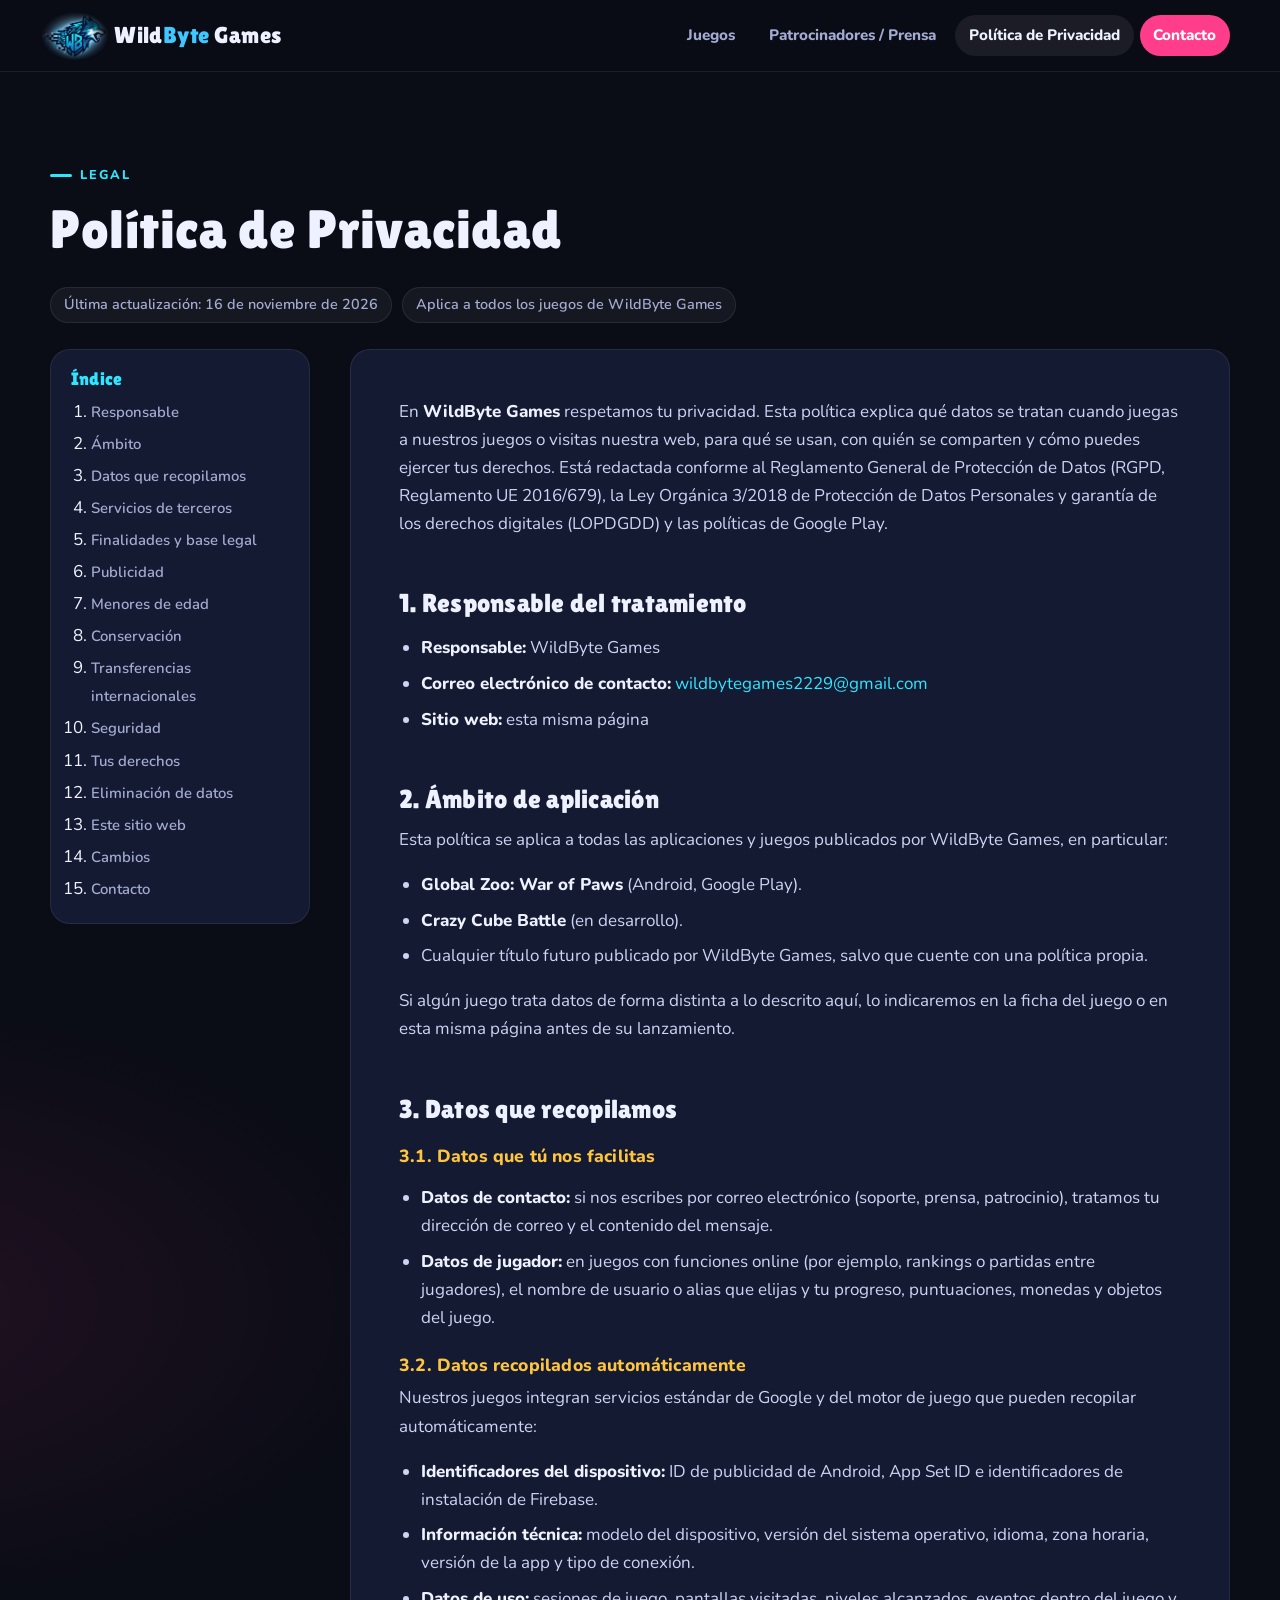
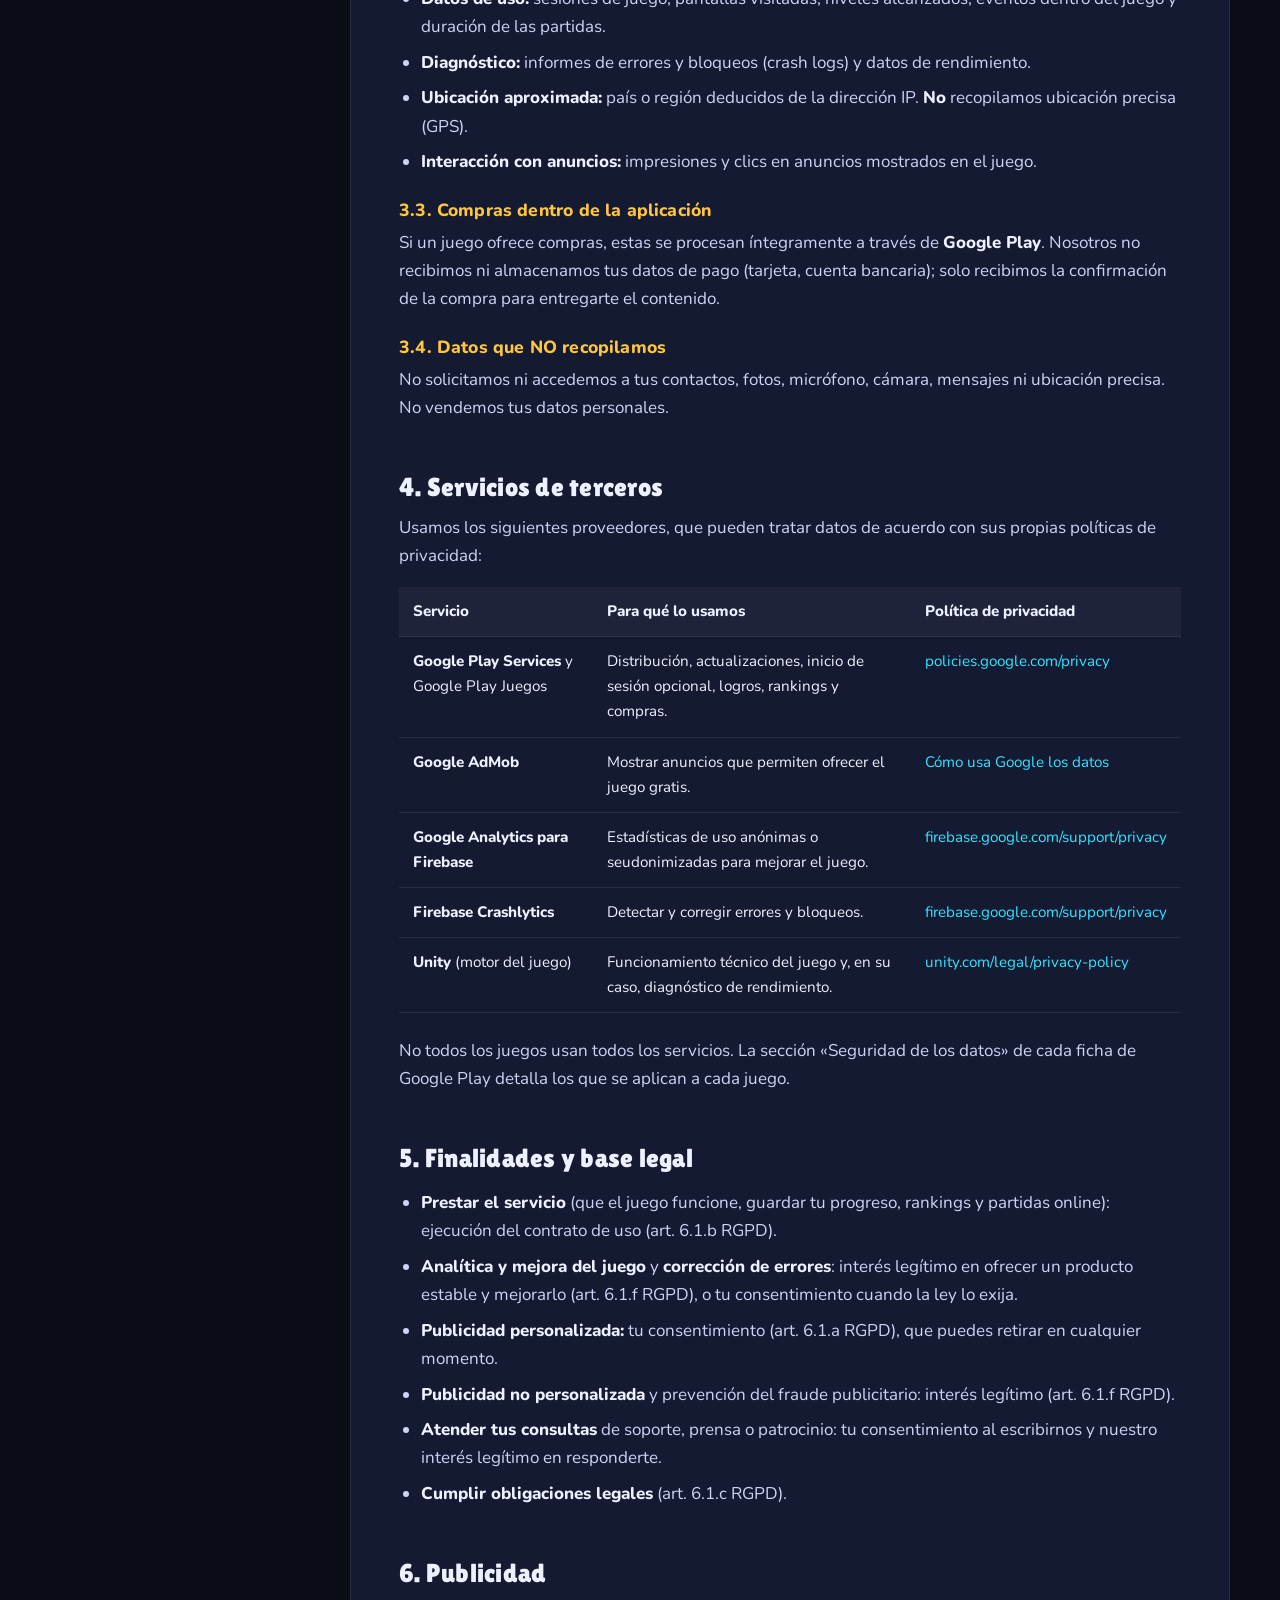
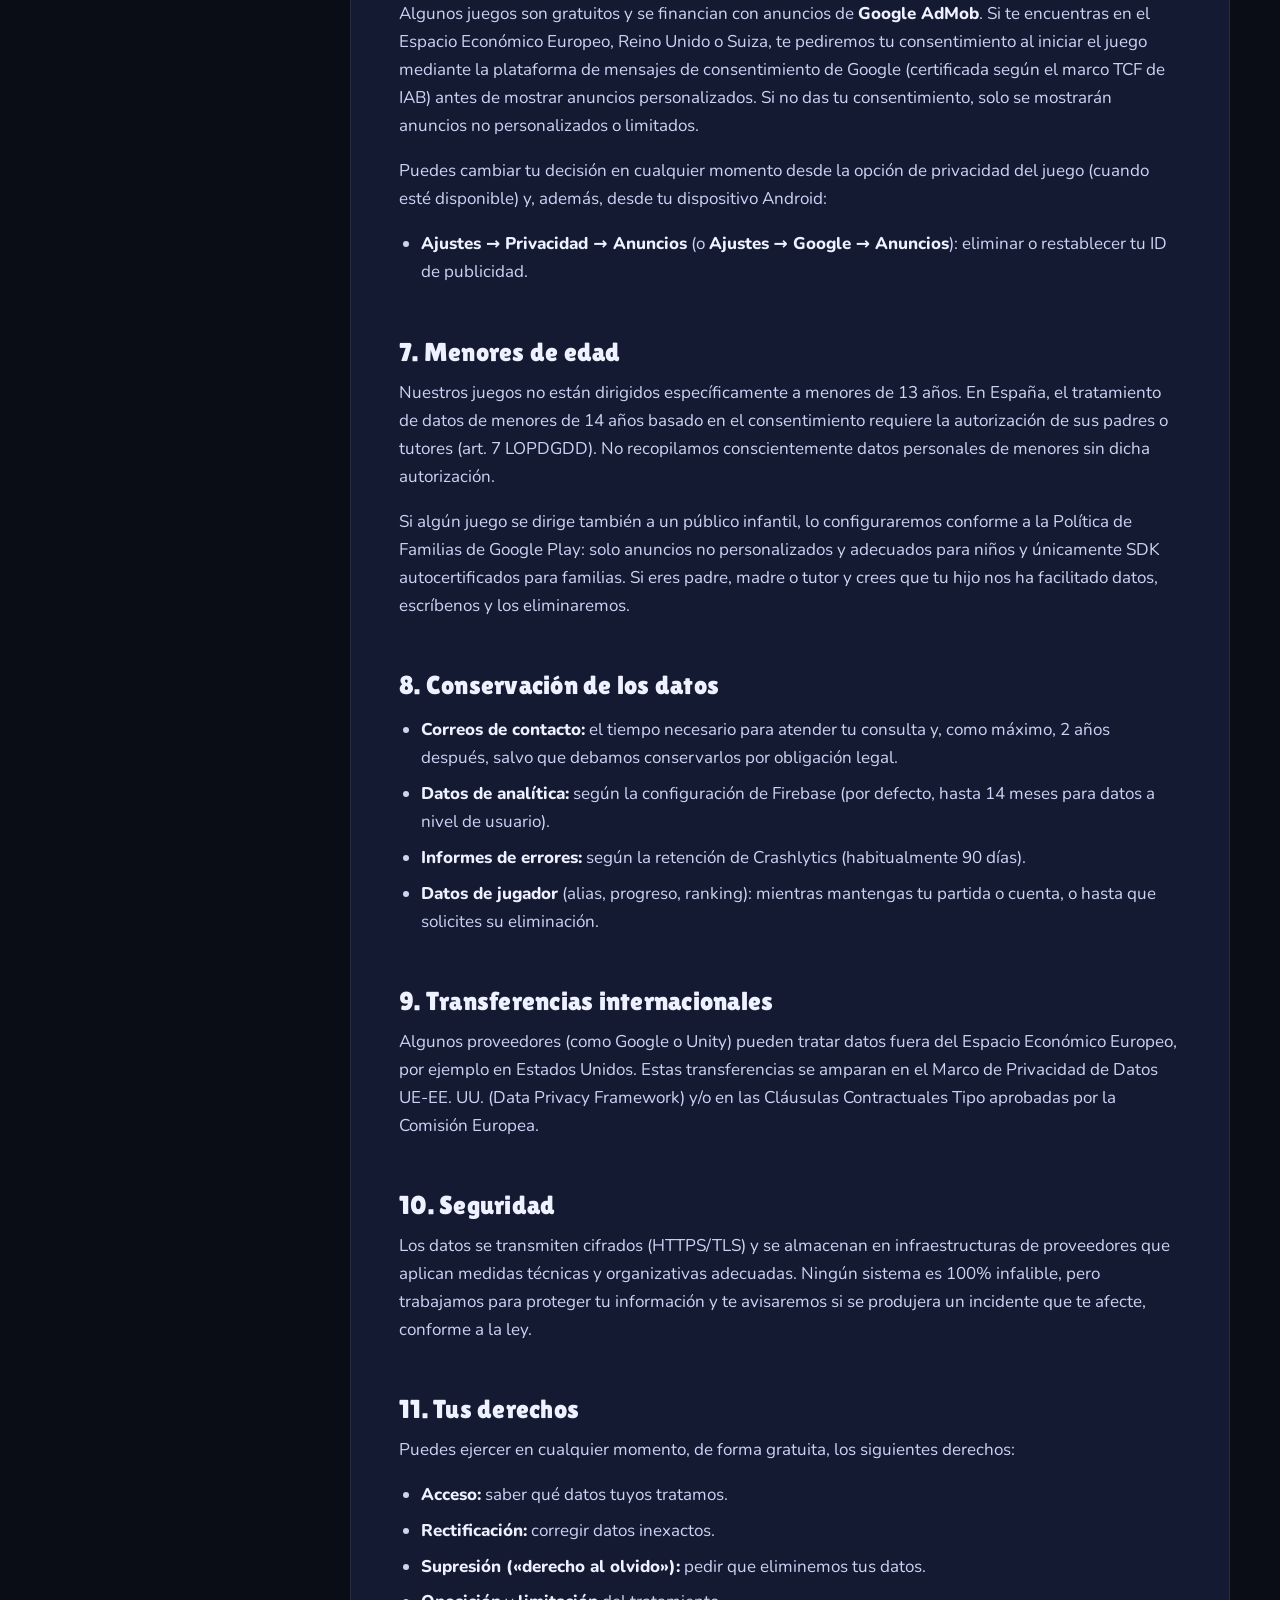
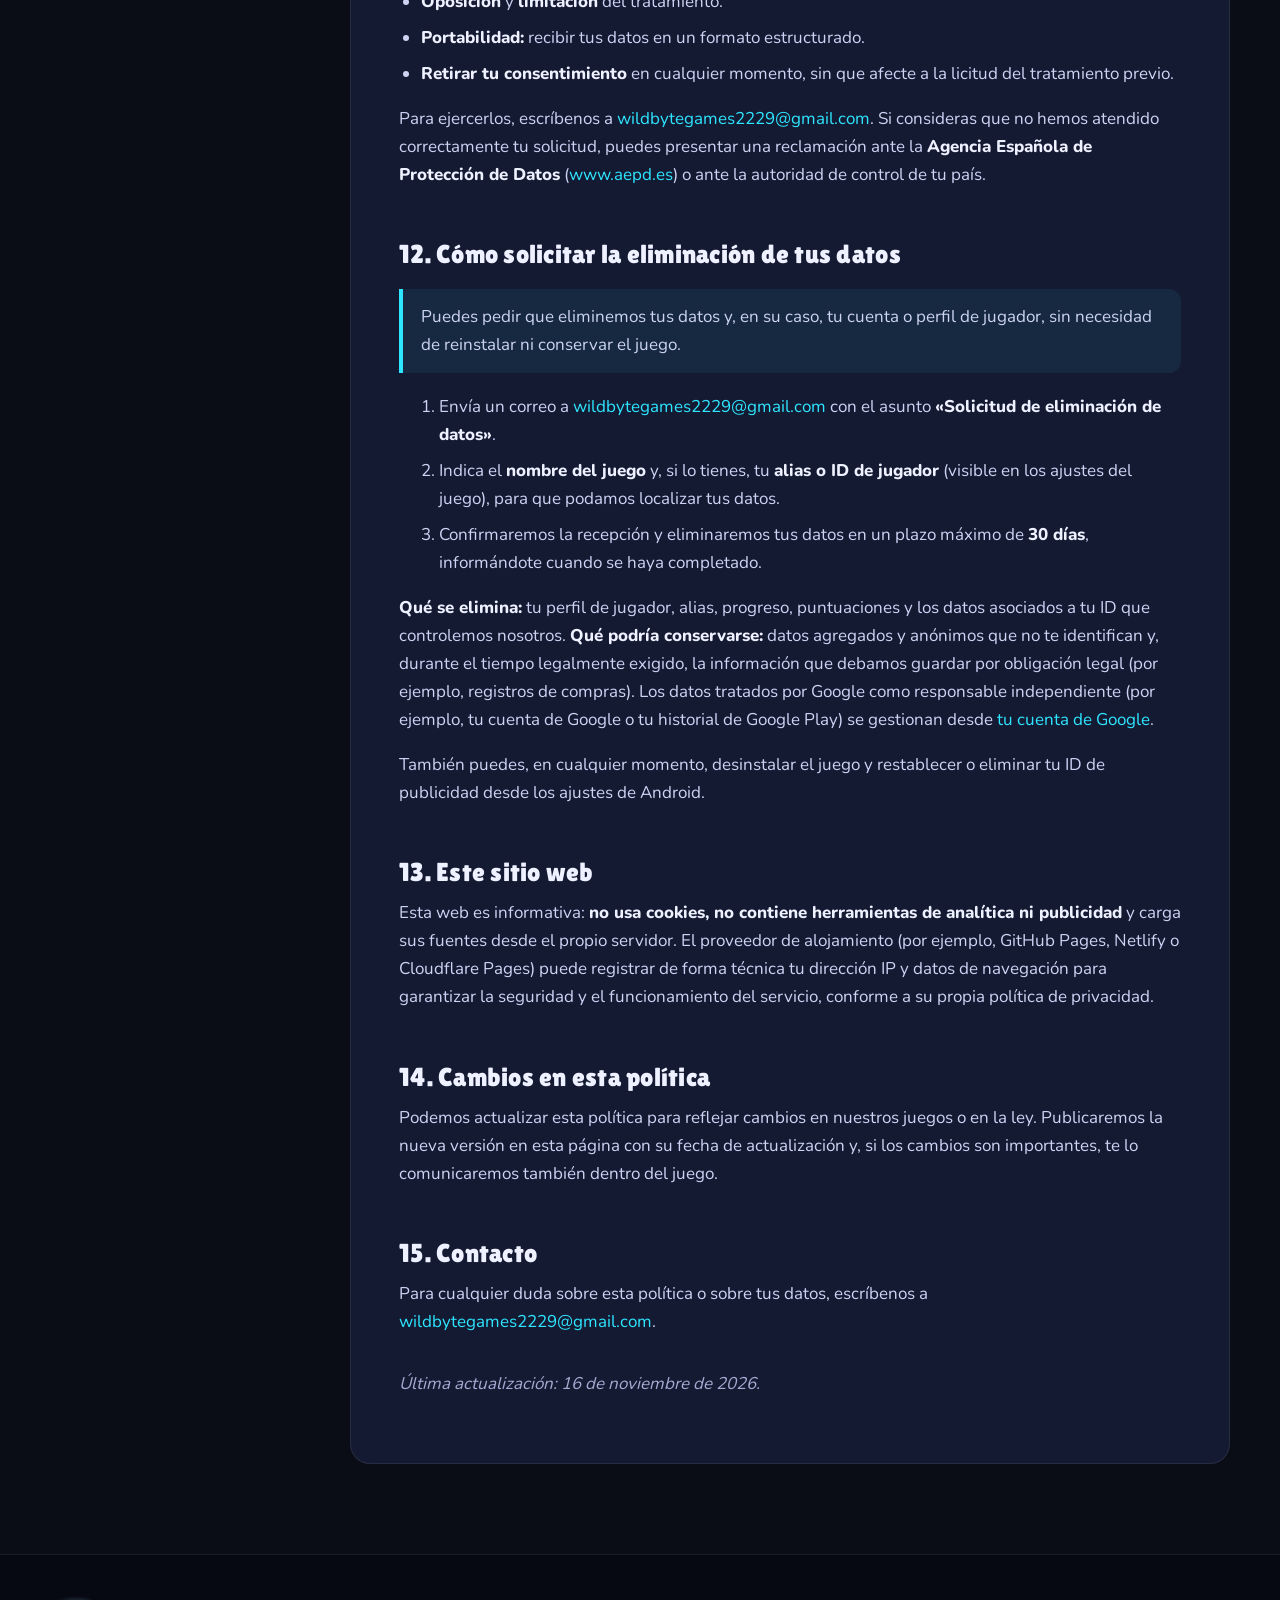
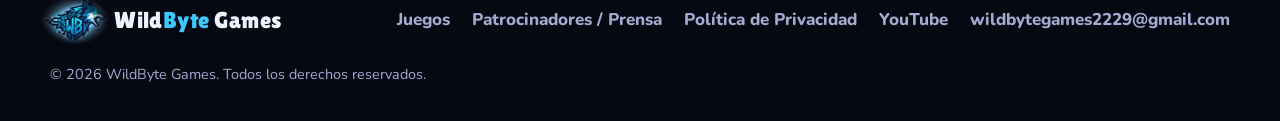
==== commit 2f33a136: "Add files via upload" ====
--- a/privacidad.html
+++ b/privacidad.html
@@ -6,7 +6,8 @@
   <title>Política de Privacidad — WildByte Games</title>
   <meta name="description" content="Política de privacidad de WildByte Games y de sus juegos: Global Zoo: War of Paws, Crazy Cube Battle y futuros títulos.">
   <meta name="theme-color" content="#0a0c16">
-  <link rel="icon" type="image/svg+xml" href="assets/img/wildbyte-logo.svg">
+  <link rel="icon" type="image/png" sizes="64x64" href="assets/img/favicon-64.png">
+  <link rel="apple-touch-icon" href="assets/img/favicon-180.png">
   <link rel="stylesheet" href="css/styles.css">
 </head>
 <body>
@@ -15,7 +16,7 @@
   <header class="site-header">
     <nav class="container nav" aria-label="Principal">
       <a class="brand" href="index.html" aria-label="WildByte Games, inicio">
-        <img class="brand-logo" src="assets/img/wildbyte-logo.svg" alt="" width="40" height="40">
+        <img class="brand-logo" src="assets/img/wildbyte-emblema.png" alt="" width="600" height="379">
         <span class="brand-name">Wild<span>Byte</span> Games</span>
       </a>
       <button class="nav-toggle" type="button" aria-expanded="false" aria-controls="nav-links" aria-label="Abrir menú">
@@ -276,7 +277,7 @@
     <div class="container">
       <div class="footer-grid">
         <a class="brand" href="index.html">
-          <img class="brand-logo" src="assets/img/wildbyte-logo.svg" alt="" width="40" height="40">
+          <img class="brand-logo" src="assets/img/wildbyte-emblema.png" alt="" width="600" height="379">
           <span class="brand-name">Wild<span>Byte</span> Games</span>
         </a>
         <ul class="footer-links">
--- a/css/styles.css
+++ b/css/styles.css
@@ -121,9 +121,9 @@
 }
 .nav { height: 100%; display: flex; align-items: center; justify-content: space-between; gap: 20px; }
 .brand { display: flex; align-items: center; gap: 10px; color: var(--text); text-decoration: none !important; }
-.brand-logo { width: 40px; height: 40px; flex: none; }
+.brand-logo { width: auto; height: 50px; flex: none; margin: 0 -6px 0 -10px; }
 .brand-name { font-family: var(--font-display); font-size: 1.45rem; letter-spacing: .02em; }
-.brand-name span { color: var(--pink); }
+.brand-name span { color: #3fc8ff; }
 
 .nav-links { display: flex; align-items: center; gap: 6px; list-style: none; margin: 0; padding: 0; }
 .nav-links a {
@@ -181,6 +181,7 @@
 .hero { padding: clamp(40px, 6vw, 80px) 0 clamp(40px, 6vw, 70px); overflow: hidden; }
 .hero-grid { display: grid; grid-template-columns: 1.05fr 1fr; gap: clamp(24px, 4vw, 60px); align-items: center; }
 .hero-title { font-size: clamp(2.6rem, 6.4vw, 4.8rem); margin-bottom: .35em; }
+.hero-logo { width: clamp(220px, 28vw, 340px); height: auto; margin: -10px 0 4px -30px; }
 .hero-title .grad {
   background: linear-gradient(90deg, var(--lime), var(--cyan) 45%, var(--pink));
   -webkit-background-clip: text; background-clip: text; color: transparent;
@@ -725,7 +726,7 @@
   .section-head { margin-bottom: 30px; }
   .section-lead { font-size: 1.02rem; }
   .brand-name { font-size: 1.25rem; }
-  .brand-logo { width: 34px; height: 34px; }
+  .brand-logo { width: auto; height: 38px; }
 
   .hero { padding-top: 32px; }
   .hero-text { font-size: 1.05rem; }
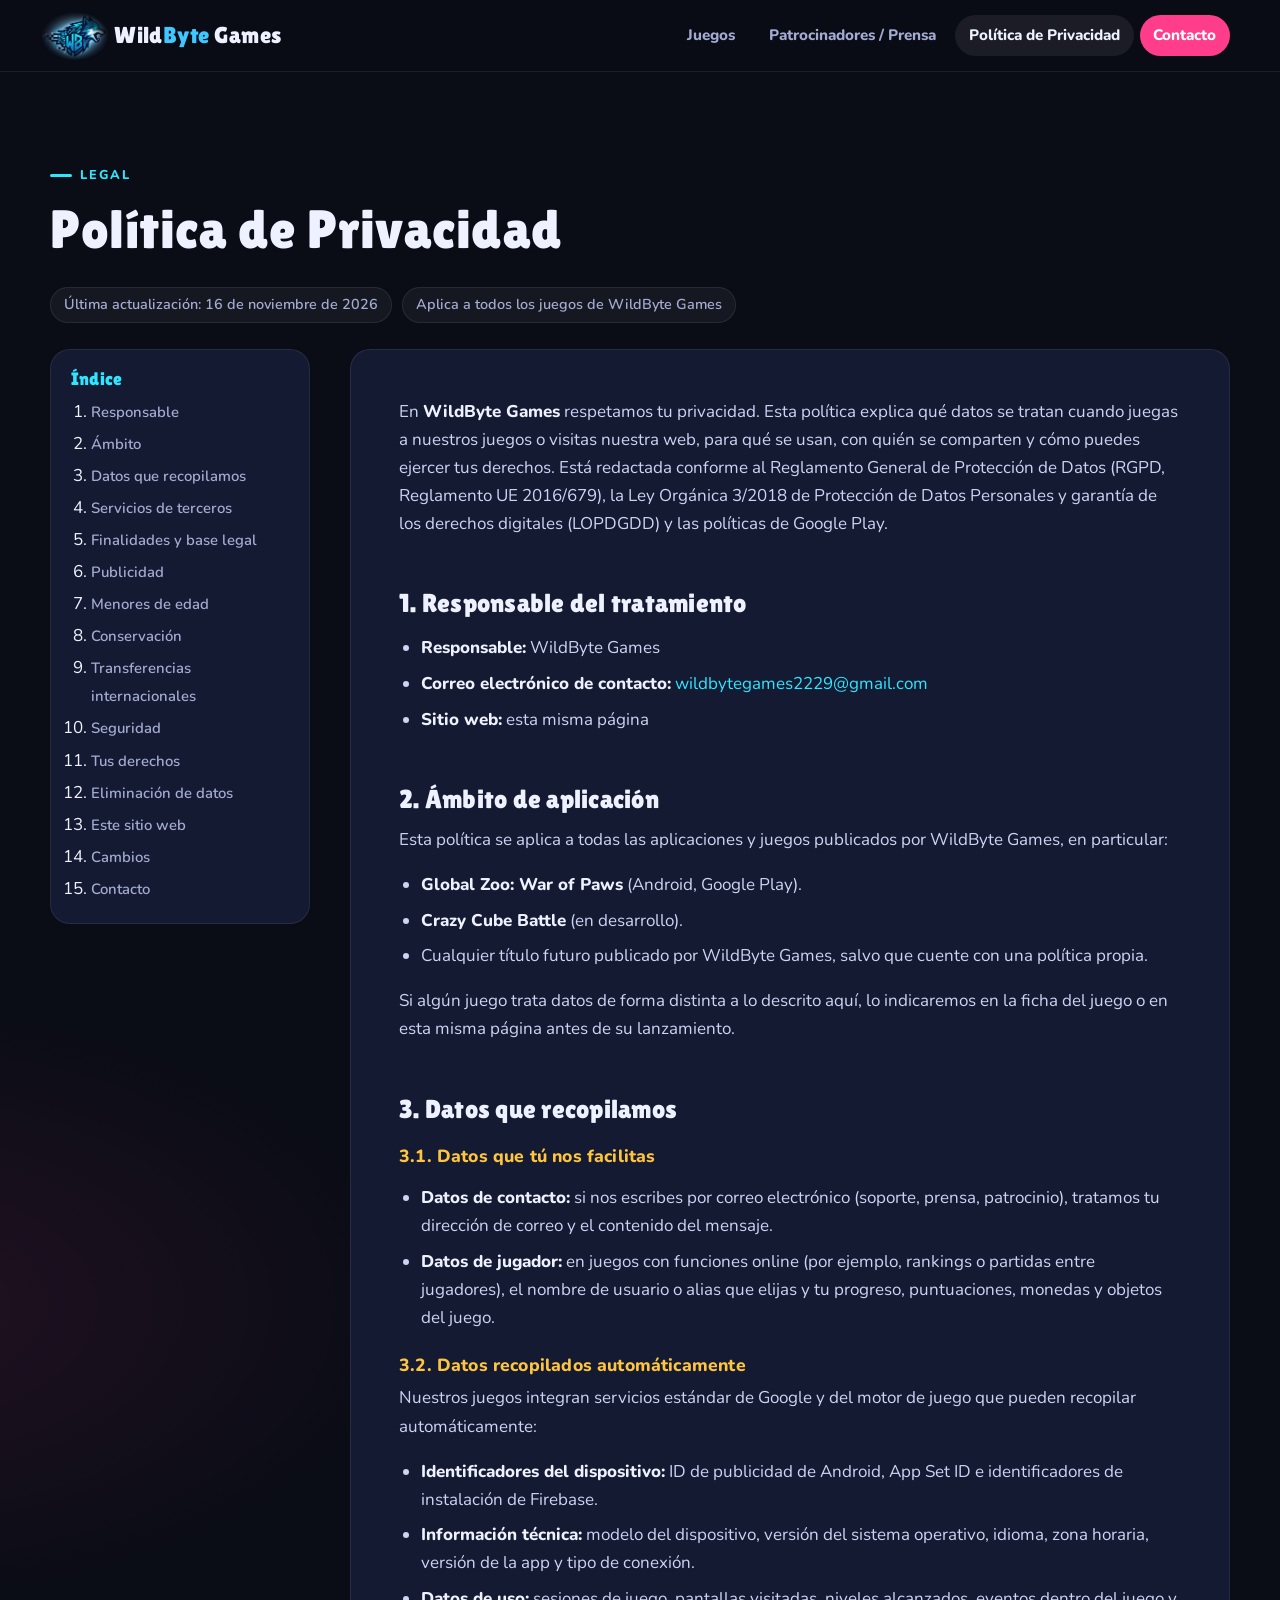
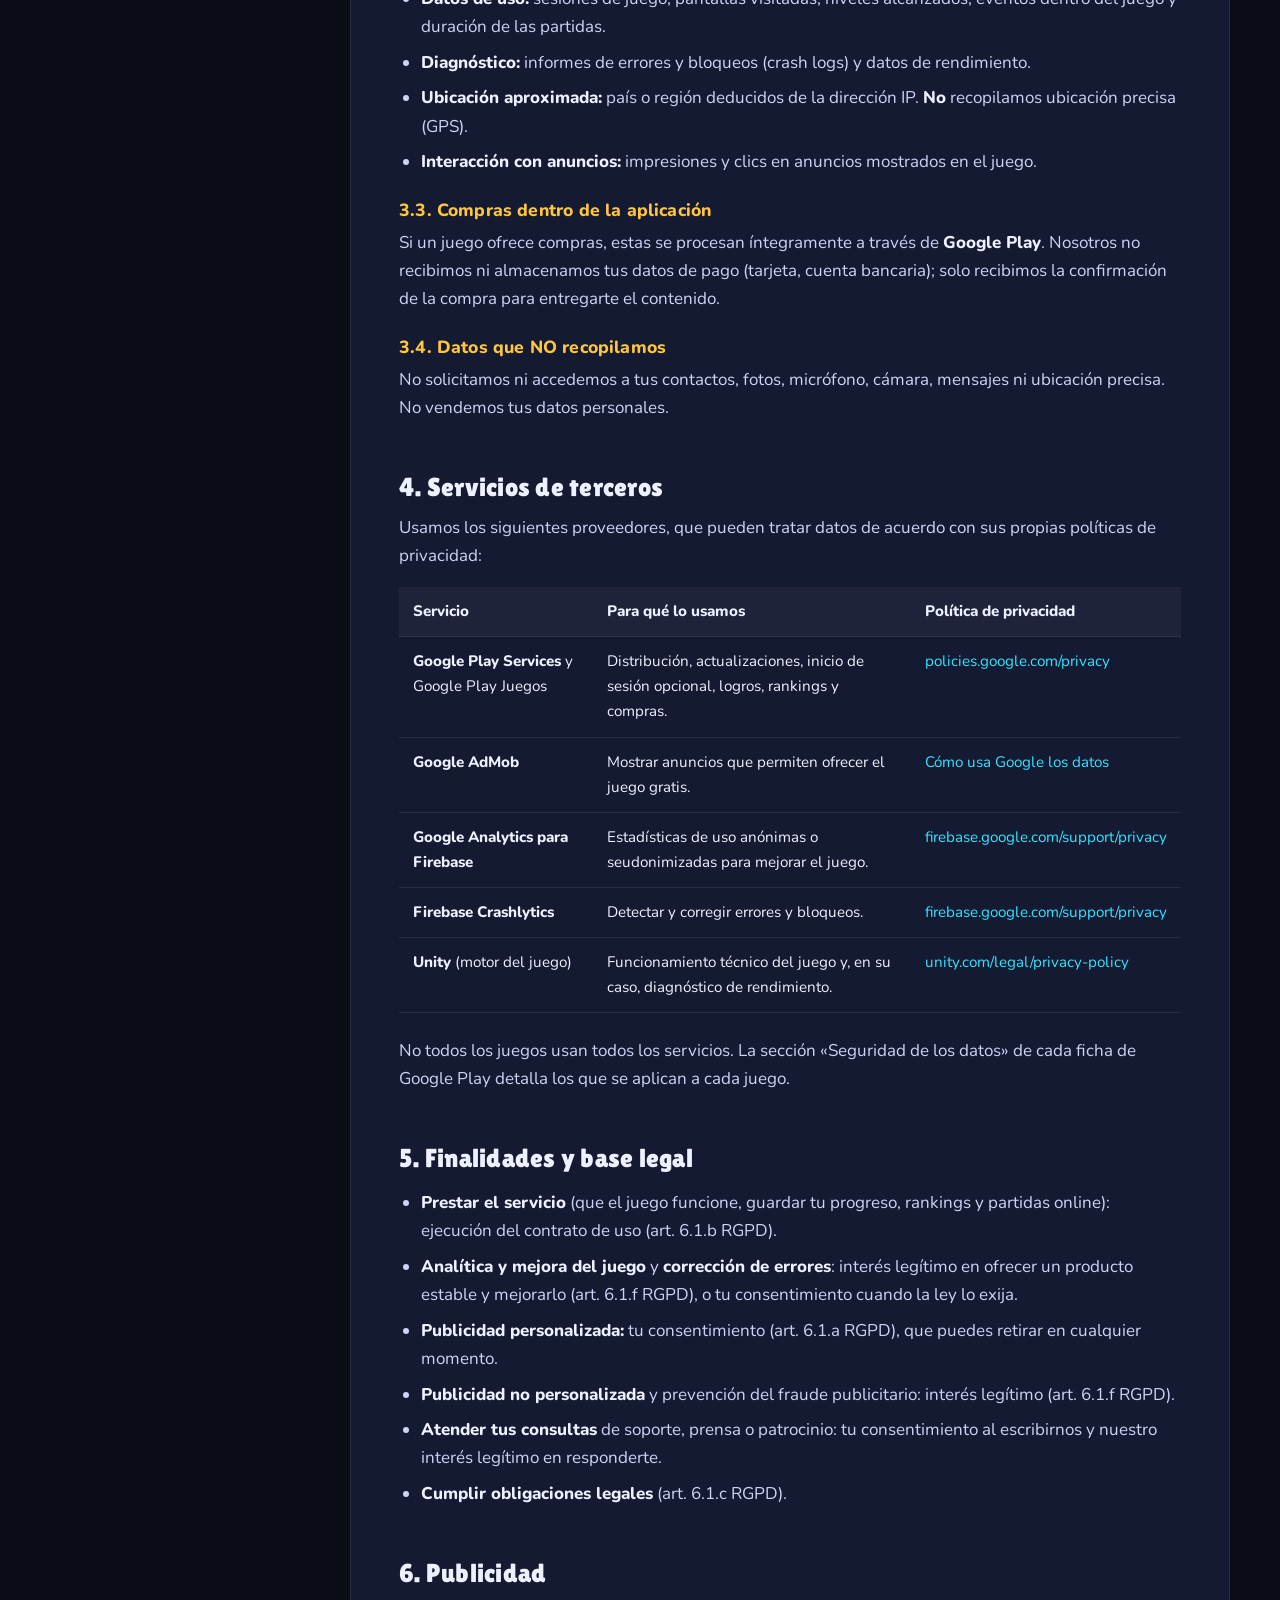
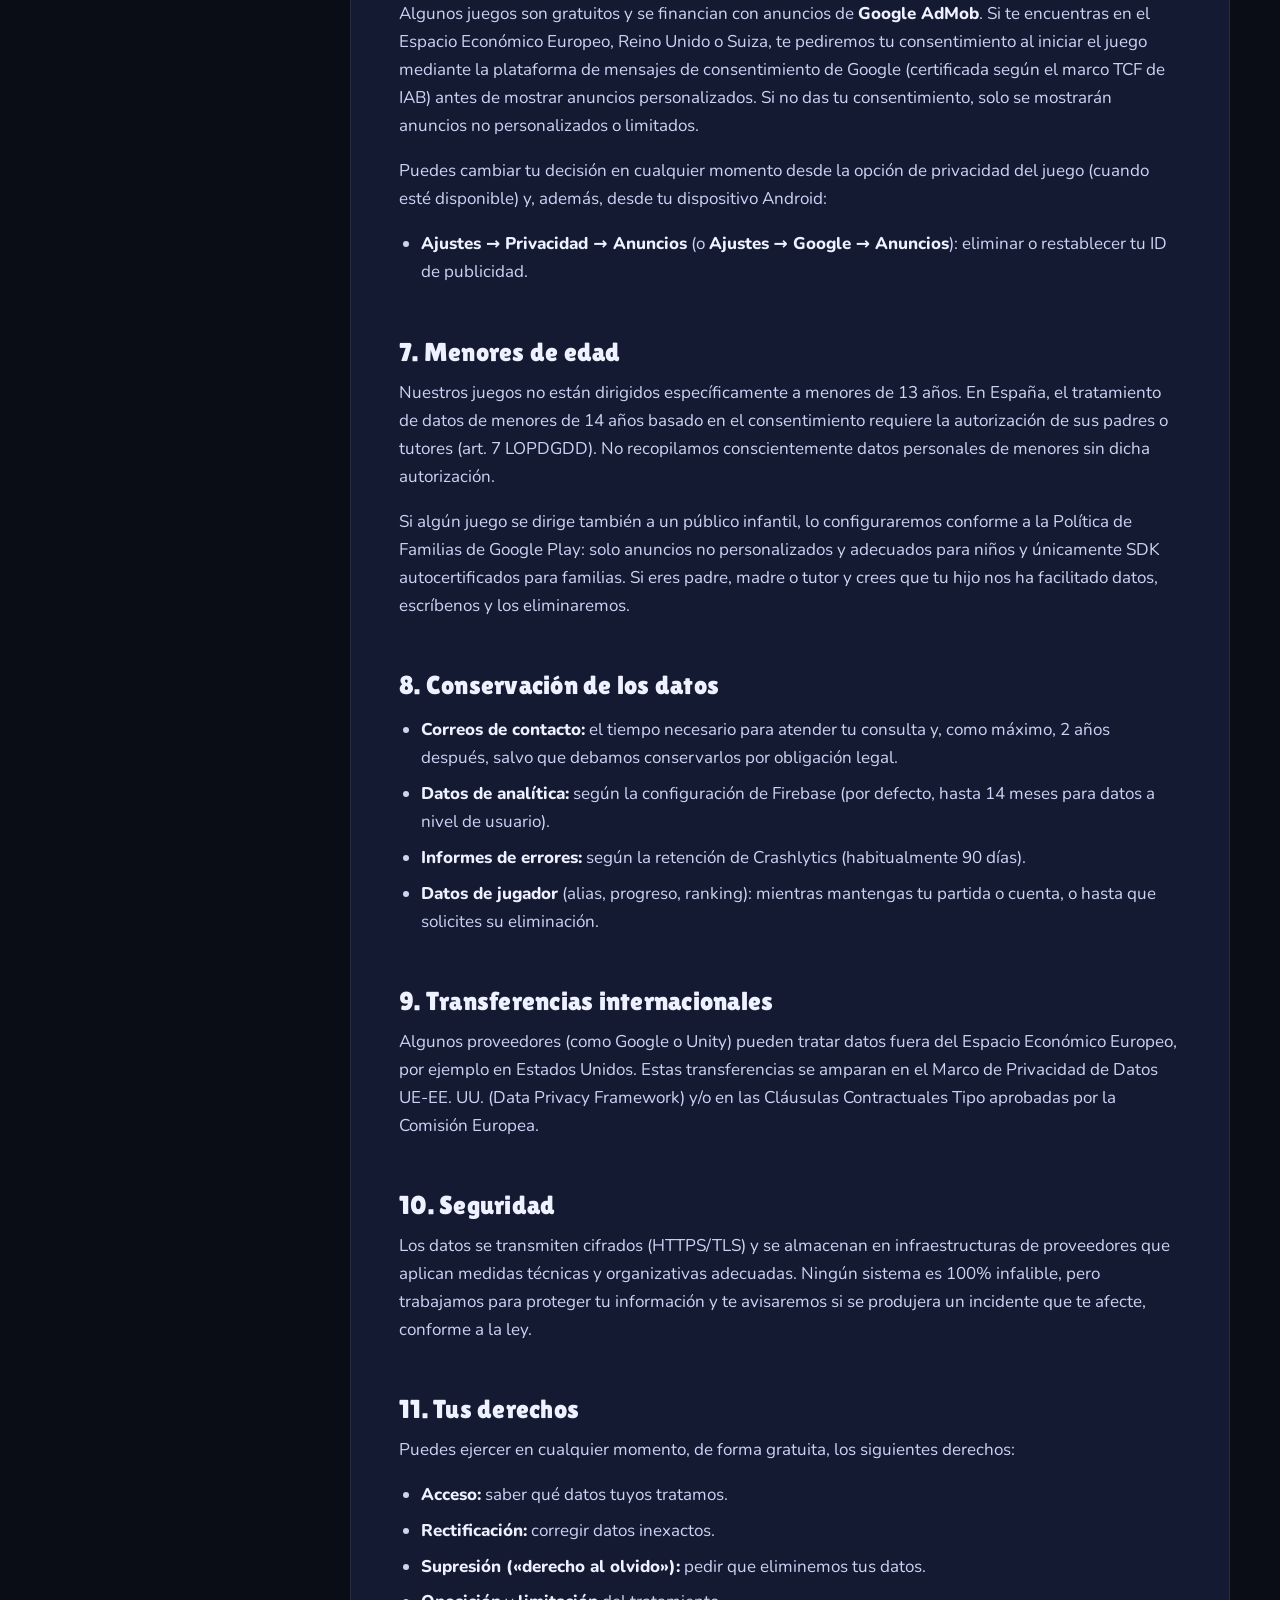
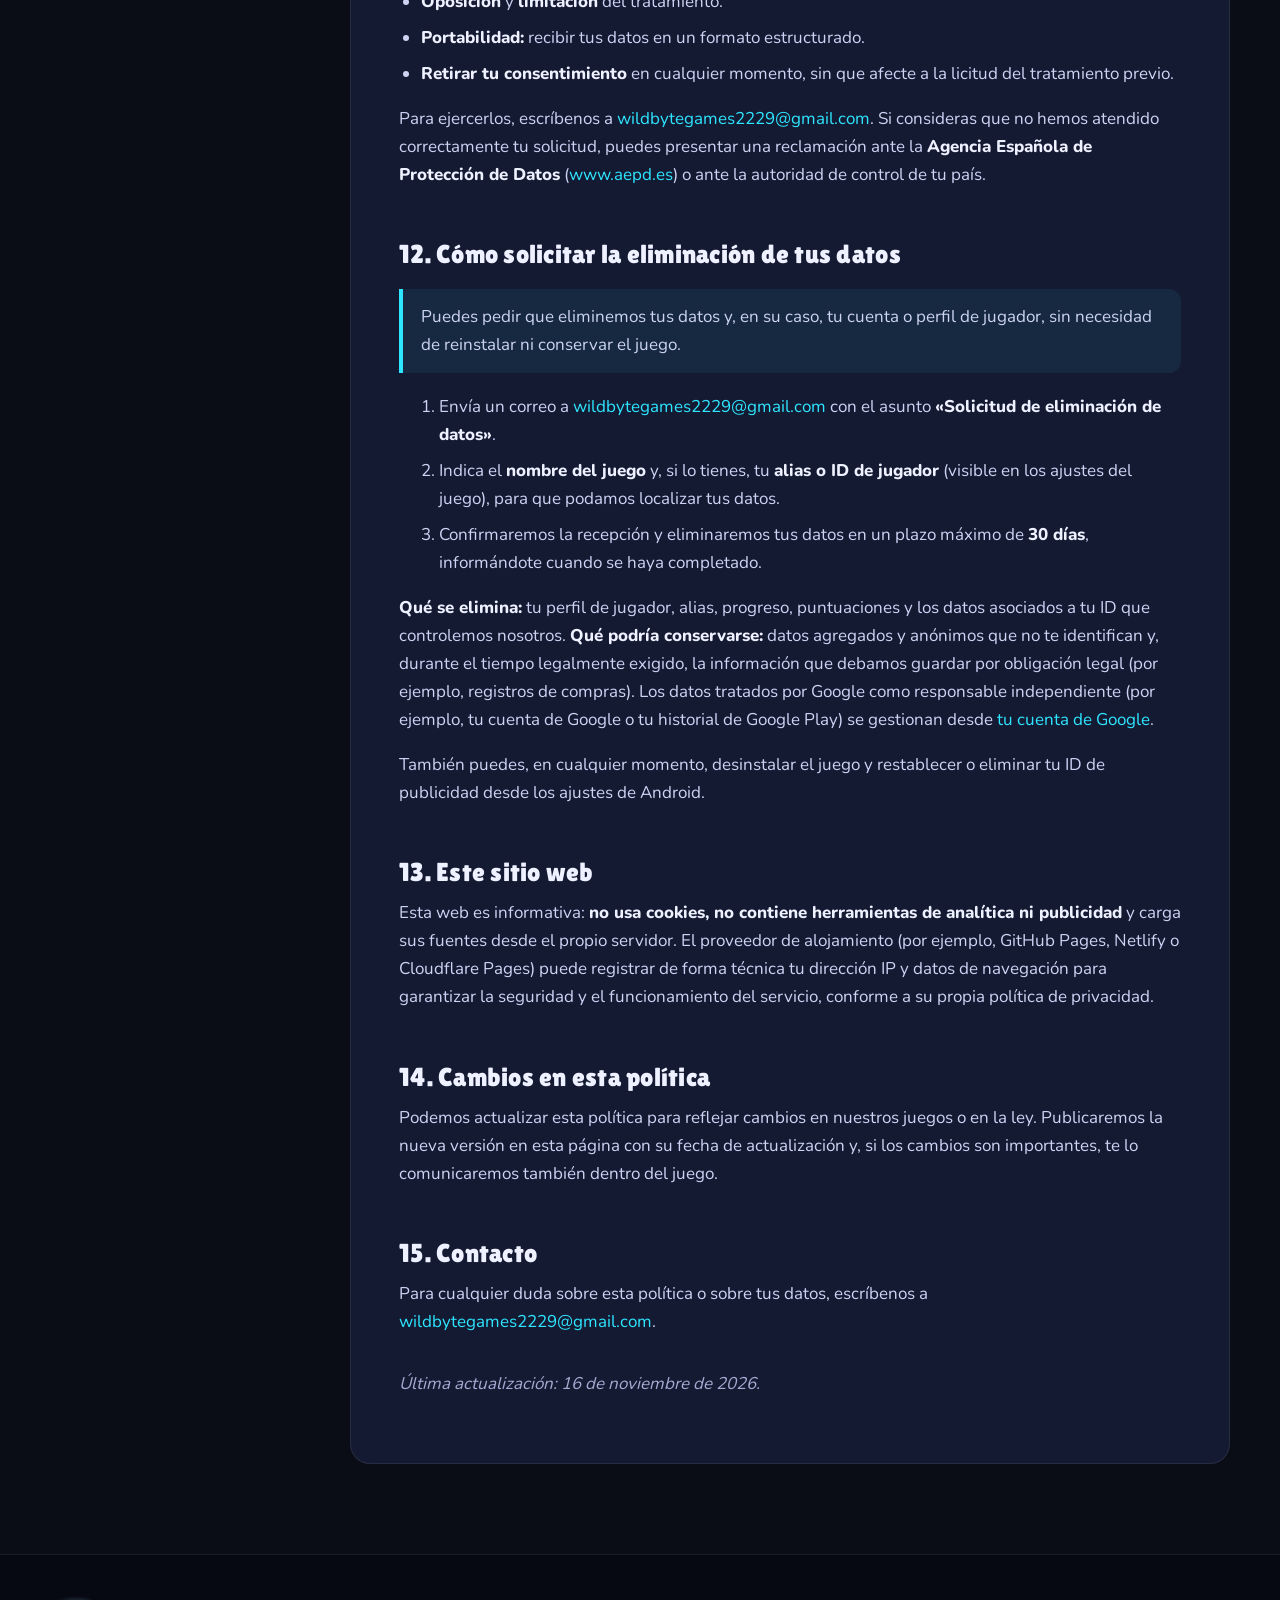
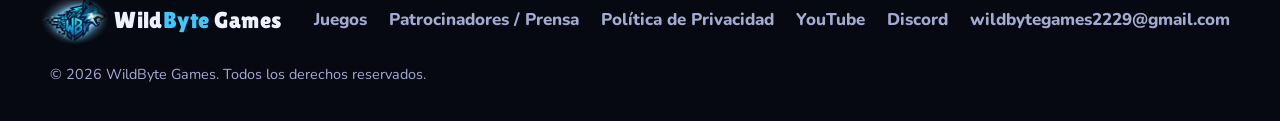
==== commit acdf578a: "Add files via upload" ====
--- a/privacidad.html
+++ b/privacidad.html
@@ -285,6 +285,7 @@
           <li><a href="index.html#patrocinadores">Patrocinadores / Prensa</a></li>
           <li><a href="privacidad.html">Política de Privacidad</a></li>
           <li><a href="https://youtube.com/@globalzoowarofpaws?si=9xZBjIema10RJPYS" target="_blank" rel="noopener">YouTube</a></li>
+          <li><a href="https://discord.gg/ux8AqJur8f" target="_blank" rel="noopener">Discord</a></li>
           <li><a class="footer-mail" href="mailto:wildbytegames2229@gmail.com">wildbytegames2229@gmail.com</a></li>
         </ul>
       </div>
--- a/css/styles.css
+++ b/css/styles.css
@@ -551,6 +551,10 @@
 /* ---------- Botón YouTube ---------- */
 .btn-youtube { background: #ff0033; color: #fff; box-shadow: 0 10px 26px -12px rgba(255, 0, 51, .8); }
 .btn-youtube:hover { background: #ff2a55; }
+.btn-discord { background: #5865f2; color: #fff; box-shadow: 0 10px 26px -12px rgba(88, 101, 242, .9); }
+.btn-discord:hover { background: #6b77ff; }
+.testers-actions .btn-discord { width: 100%; }
+.head-actions { display: flex; flex-wrap: wrap; gap: 10px; }
 
 /* Icono del juego: imagen completa sin marco */
 .game-icon-full { padding: 0; background: none; border: 0; border-radius: 14px; box-shadow: 0 6px 16px -6px rgba(0,0,0,.6); }
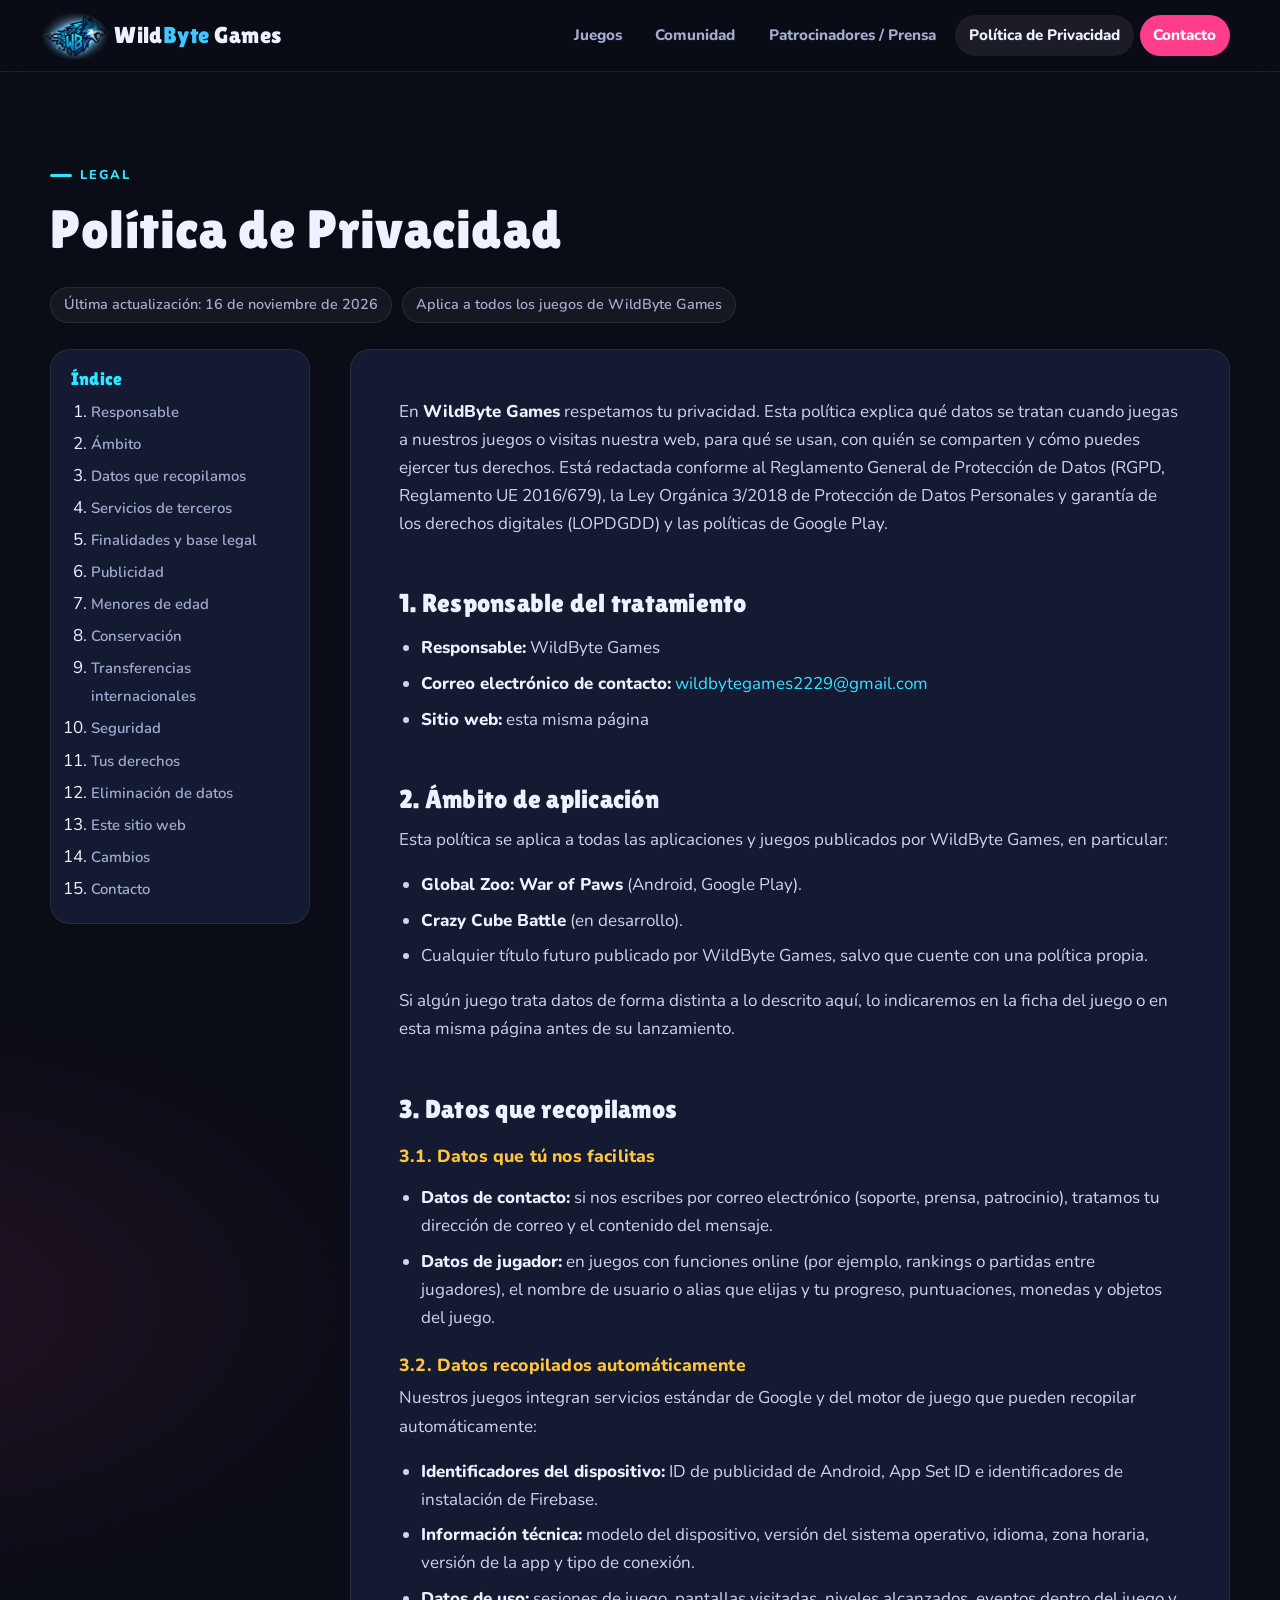
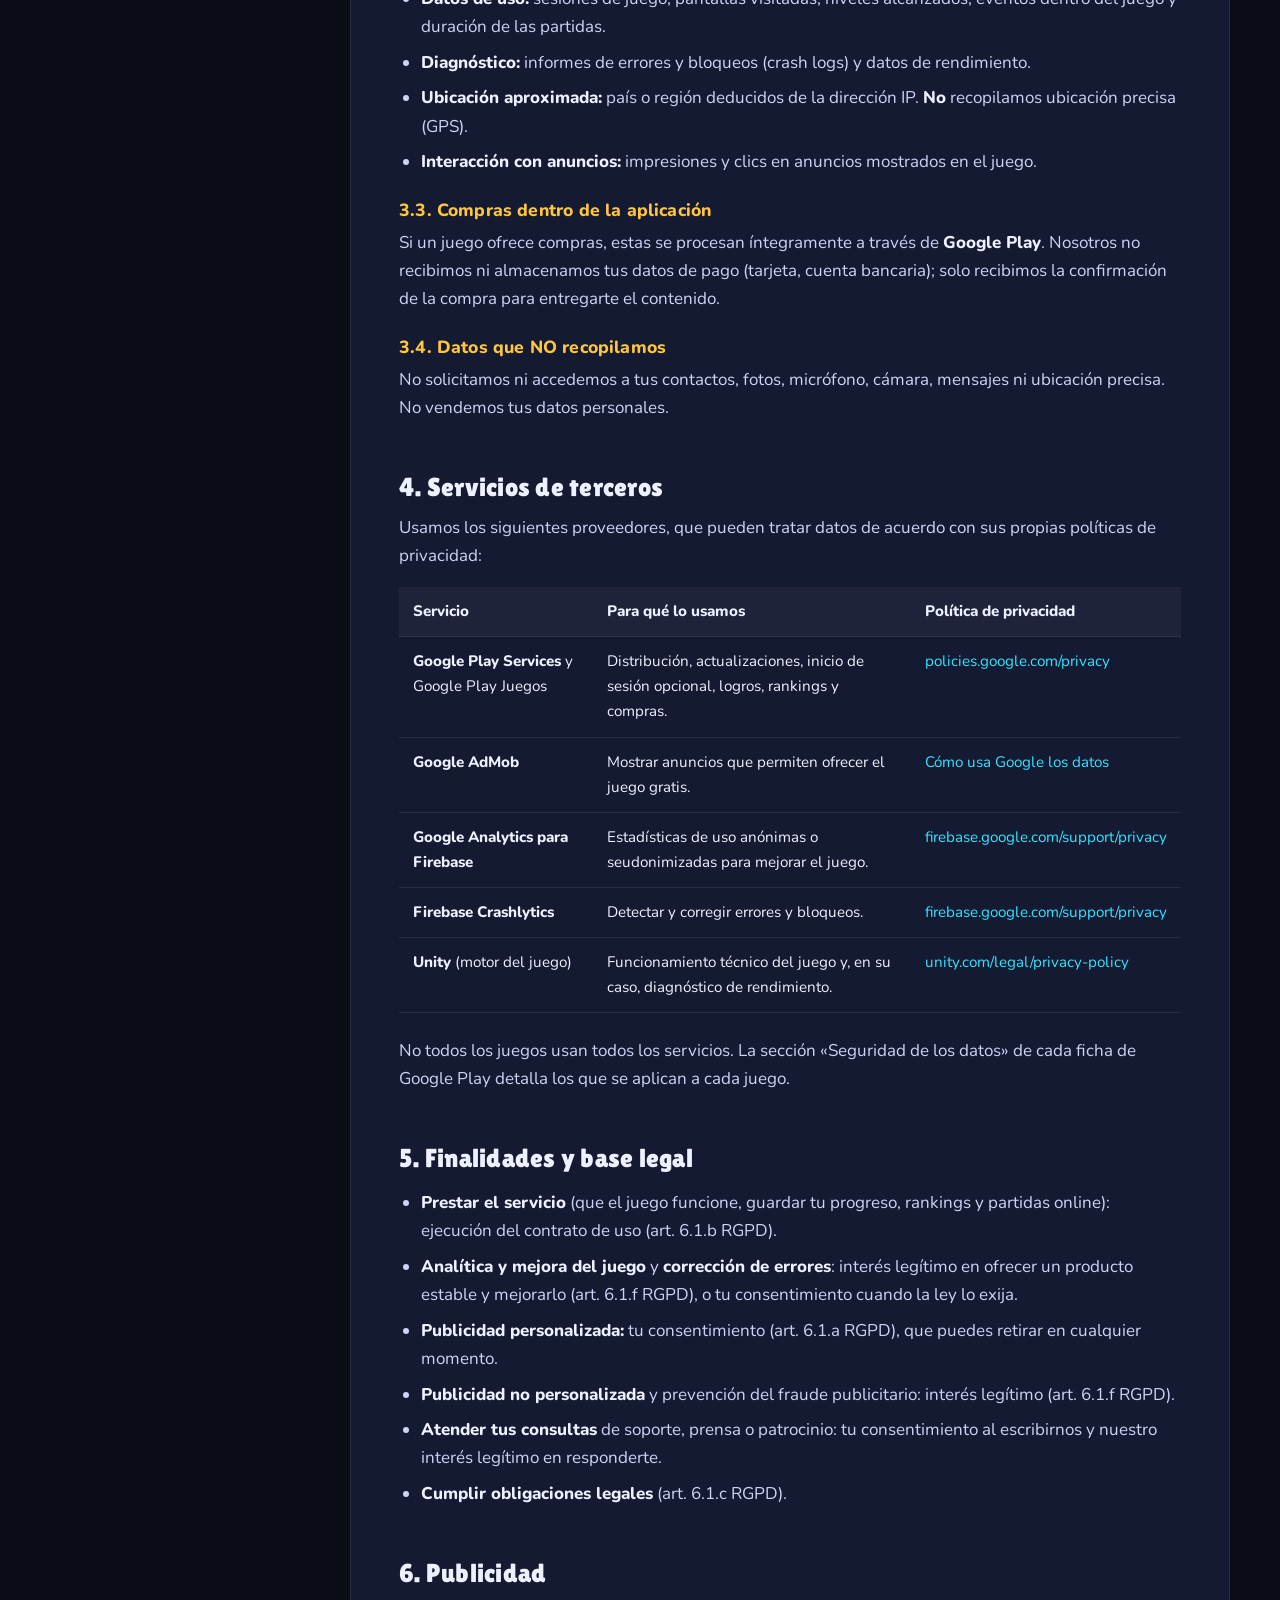
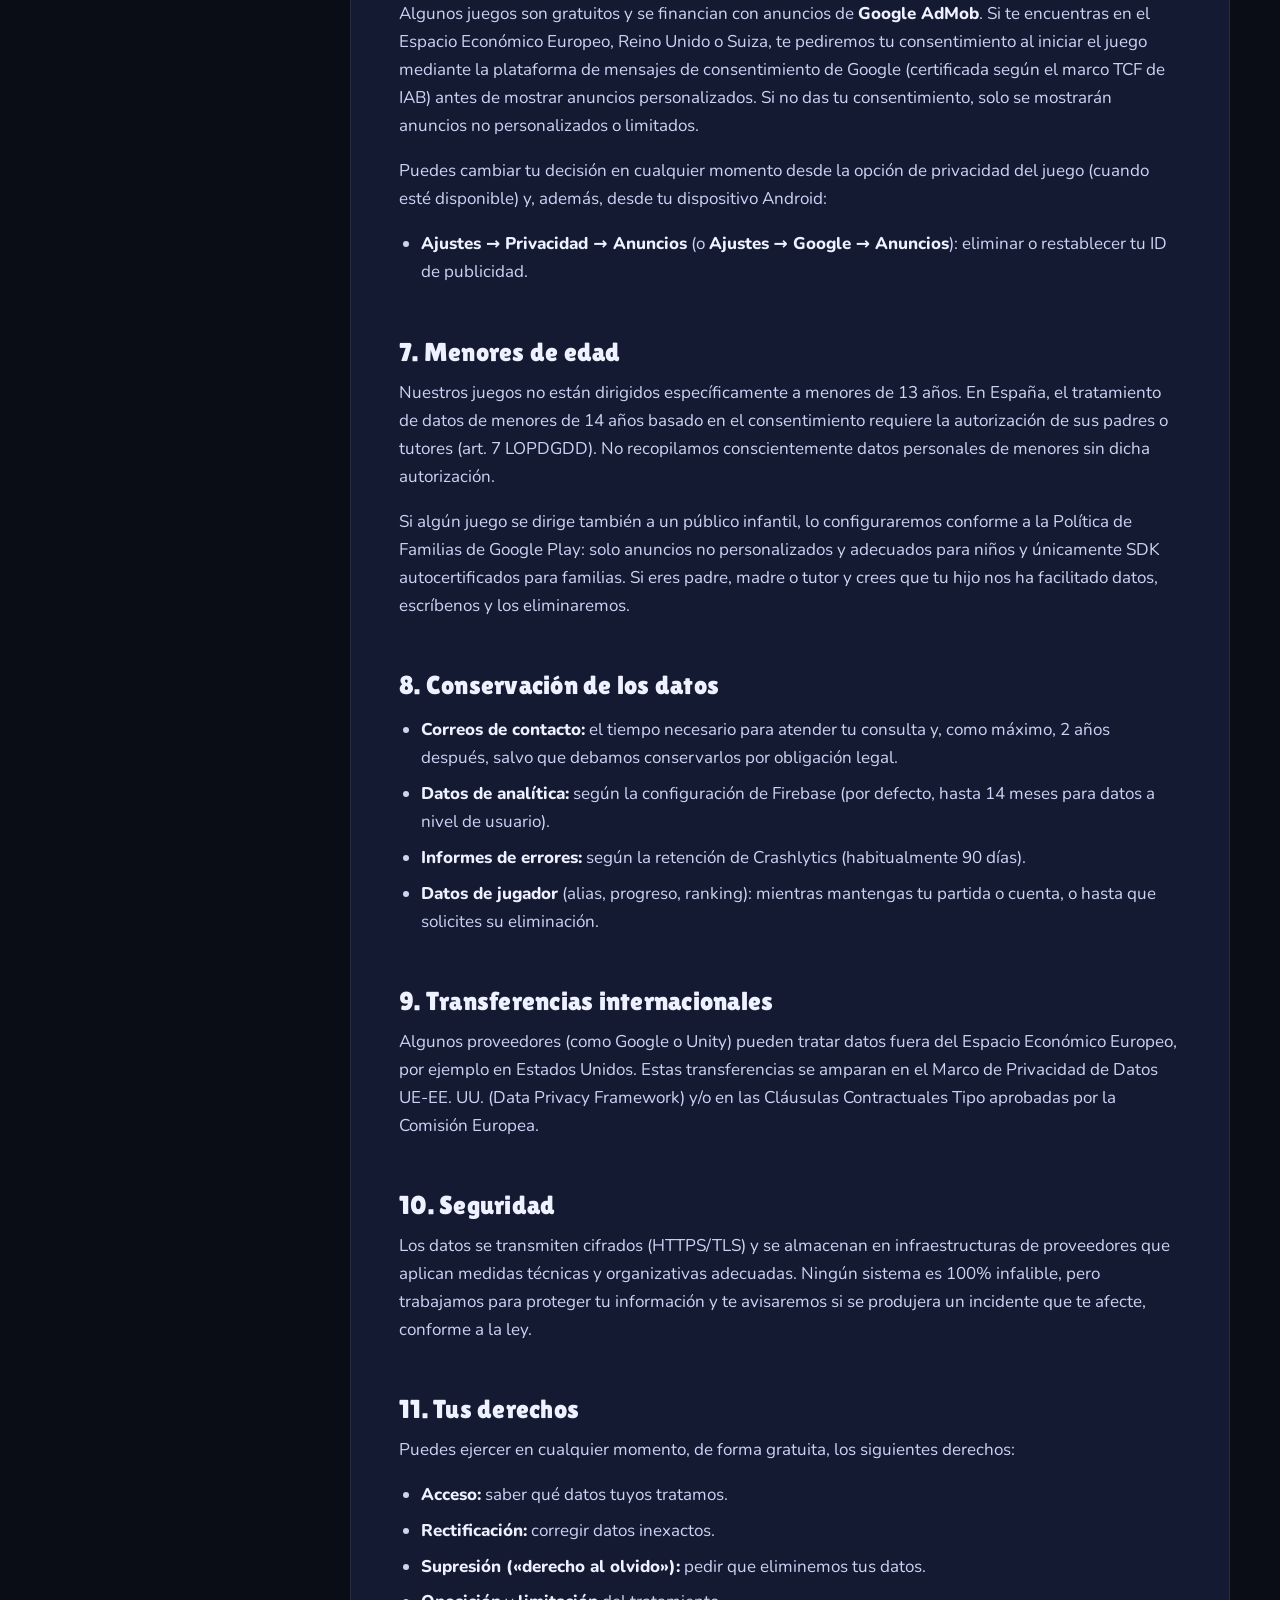
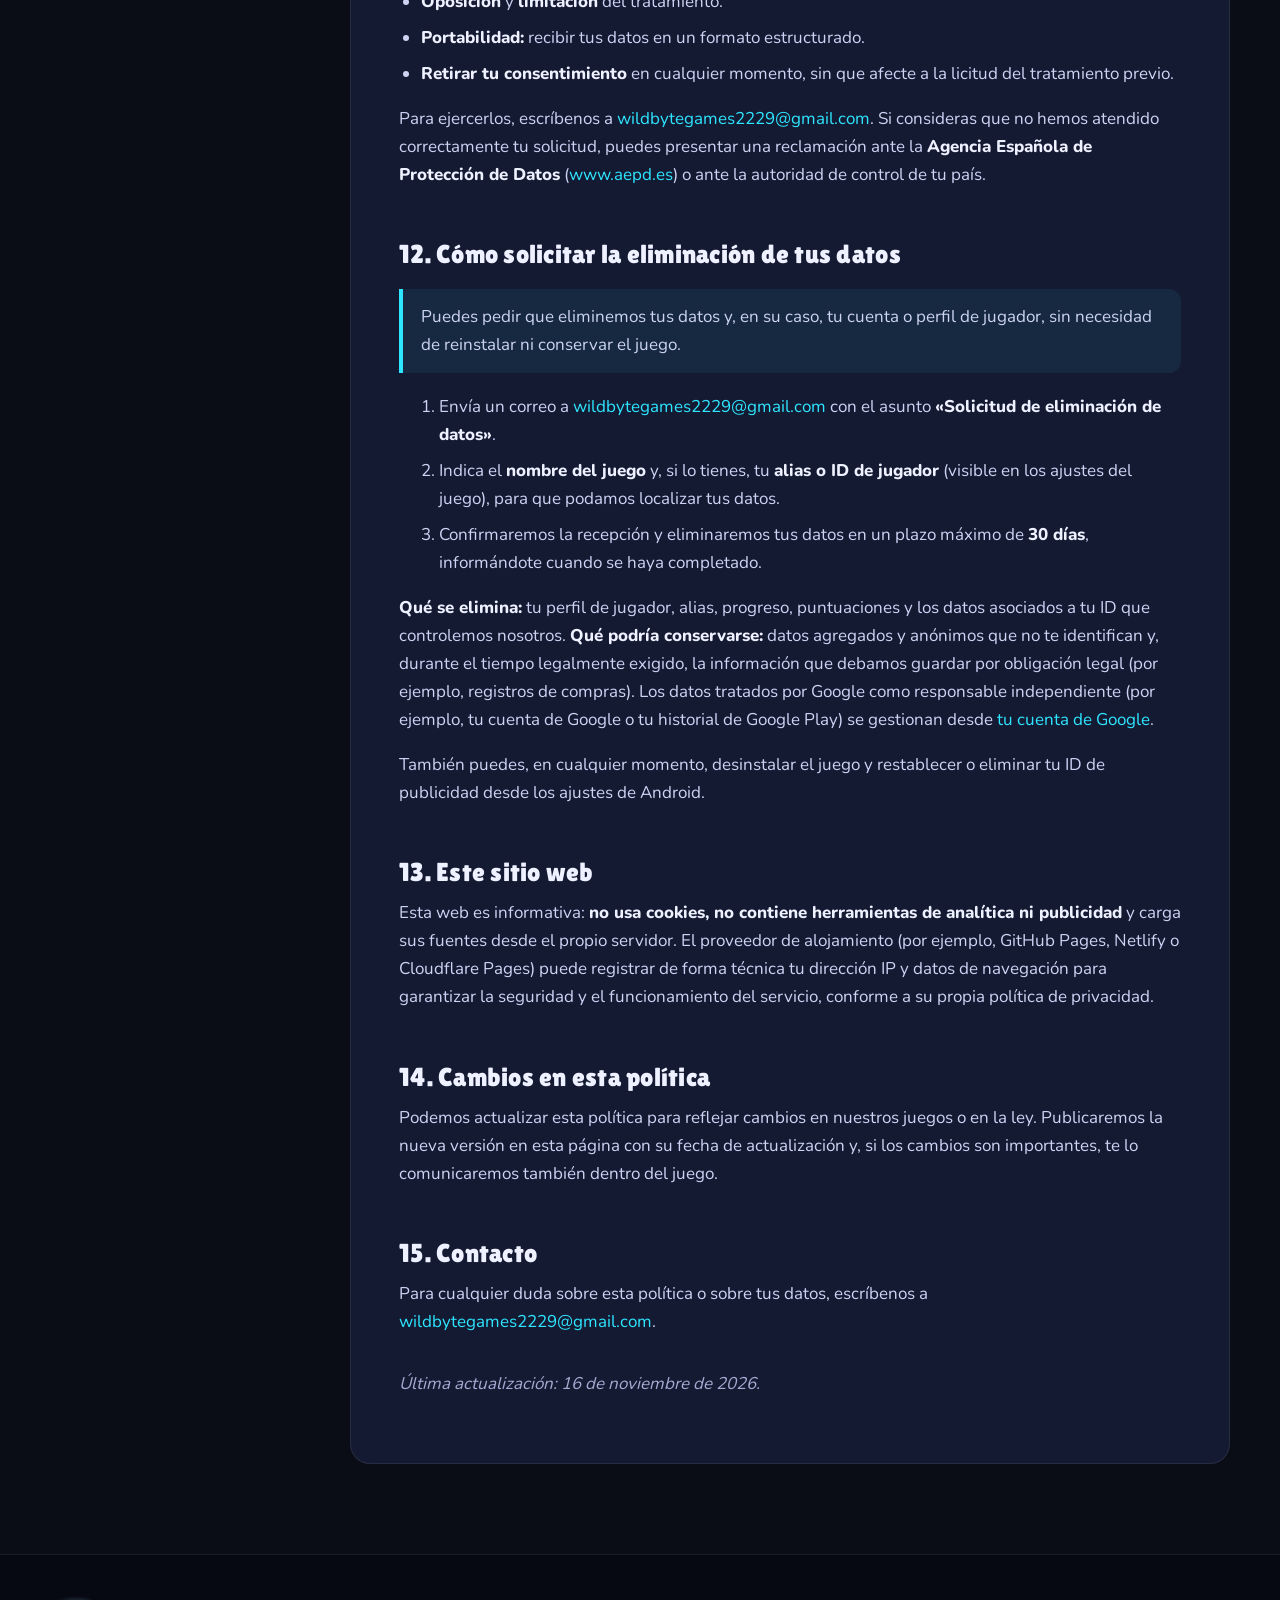
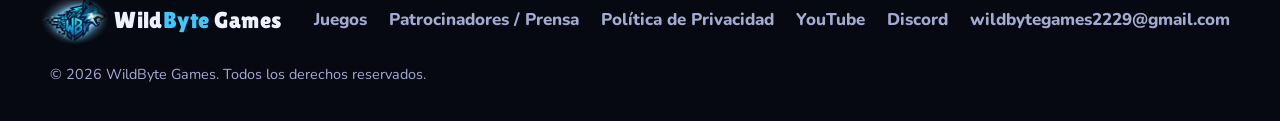
==== commit 58d57a89: "Add files via upload" ====
--- a/privacidad.html
+++ b/privacidad.html
@@ -24,6 +24,7 @@
       </button>
       <ul class="nav-links" id="nav-links">
         <li><a href="index.html#juegos">Juegos</a></li>
+        <li><a href="index.html#comunidad">Comunidad</a></li>
         <li><a href="index.html#patrocinadores">Patrocinadores / Prensa</a></li>
         <li><a href="privacidad.html" aria-current="page">Política de Privacidad</a></li>
         <li class="nav-cta"><a href="index.html#contacto">Contacto</a></li>
--- a/css/styles.css
+++ b/css/styles.css
@@ -127,7 +127,7 @@
 
 .nav-links { display: flex; align-items: center; gap: 6px; list-style: none; margin: 0; padding: 0; }
 .nav-links a {
-  display: block; color: var(--muted); font-weight: 800; font-size: .95rem;
+  display: block; white-space: nowrap; color: var(--muted); font-weight: 800; font-size: .95rem;
   padding: .55em .9em; border-radius: 999px; text-decoration: none;
   transition: color .2s, background .2s;
 }
@@ -150,7 +150,7 @@
 .nav-toggle[aria-expanded="true"] .nav-toggle-bars::before { transform: translateY(7px) rotate(45deg); }
 .nav-toggle[aria-expanded="true"] .nav-toggle-bars::after { transform: translateY(-7px) rotate(-45deg); }
 
-@media (max-width: 860px) {
+@media (max-width: 1120px) {
   .nav-toggle { display: inline-flex; }
   .nav-links {
     position: fixed; inset: var(--header-h) 0 auto 0;
@@ -695,6 +695,44 @@
 @keyframes step-pulse { 50% { box-shadow: 0 0 0 6px rgba(182, 242, 58, .18), 0 10px 30px -10px rgba(182, 242, 58, .8); } }
 .tester-note { margin: 0; font-size: .88rem; color: var(--lime); font-weight: 600; text-align: center; }
 
+/* ---------- Comunidad Discord ---------- */
+.community { padding-top: 0; }
+.community-card {
+  display: grid; grid-template-columns: 1.3fr 1fr; gap: clamp(24px, 4vw, 56px); align-items: center;
+  padding: clamp(26px, 4.5vw, 54px); border-radius: var(--radius); border: 1px solid rgba(88, 101, 242, .45);
+  background:
+    radial-gradient(600px 300px at 100% 0%, rgba(88, 101, 242, .30), transparent 70%),
+    radial-gradient(500px 260px at 0% 100%, rgba(46, 230, 255, .12), transparent 70%),
+    var(--panel);
+  box-shadow: var(--shadow);
+}
+.community-card > * { min-width: 0; }
+.community-perks { list-style: none; padding: 0; margin: 4px 0 24px; display: grid; grid-template-columns: 1fr 1fr; gap: 10px 22px; }
+.community-perks li { display: flex; gap: 10px; align-items: flex-start; font-weight: 700; font-size: .97rem; }
+.community-perks span { flex: none; width: 30px; height: 30px; display: grid; place-items: center; border-radius: 9px; background: rgba(88, 101, 242, .2); font-size: .95rem; }
+.community-note { margin: 14px 0 0; color: var(--muted); font-weight: 600; }
+.community-art { position: relative; display: grid; place-items: center; }
+.community-logo { width: 100%; max-width: 420px; }
+.community-bubbles { position: absolute; inset: 0; pointer-events: none; }
+.bubble {
+  position: absolute; white-space: nowrap; font-weight: 800; font-size: .85rem; color: #fff;
+  background: #5865f2; padding: 8px 13px; border-radius: 14px 14px 14px 4px;
+  box-shadow: 0 10px 24px -10px rgba(0, 0, 0, .7); animation: float 5s ease-in-out infinite;
+}
+.bubble.b1 { top: 4%; left: 0; }
+.bubble.b2 { top: 44%; right: -4%; background: #2b2f55; border: 1px solid rgba(255,255,255,.12); animation-delay: -1.7s; border-radius: 14px 14px 4px 14px; }
+.bubble.b3 { bottom: 4%; left: 8%; background: #23a55a; animation-delay: -3.2s; }
+@media (max-width: 900px) {
+  .community-card { grid-template-columns: 1fr; }
+  .community-art { order: -1; max-width: 420px; margin-inline: auto; width: 100%; }
+}
+@media (max-width: 640px) {
+  .community-perks { grid-template-columns: 1fr; }
+  .community .btn-lg { width: 100%; }
+  .bubble { font-size: .75rem; padding: 6px 10px; }
+  .bubble.b2 { right: 0; }
+}
+
 /* =========================================================
    AJUSTES PARA TABLETS Y MÓVILES
    ========================================================= */
@@ -703,7 +741,7 @@
 .hero-grid > *, .games-grid > *, .showcase > *, .legal-layout > *, .press-box > *, .contact-card > * { min-width: 0; }
 
 /* Menú móvil: si la pantalla es baja (móvil en horizontal), que se pueda desplazar */
-@media (max-width: 860px) {
+@media (max-width: 1120px) {
   .nav-links { max-height: calc(100dvh - var(--header-h)); overflow-y: auto; }
 }
 
